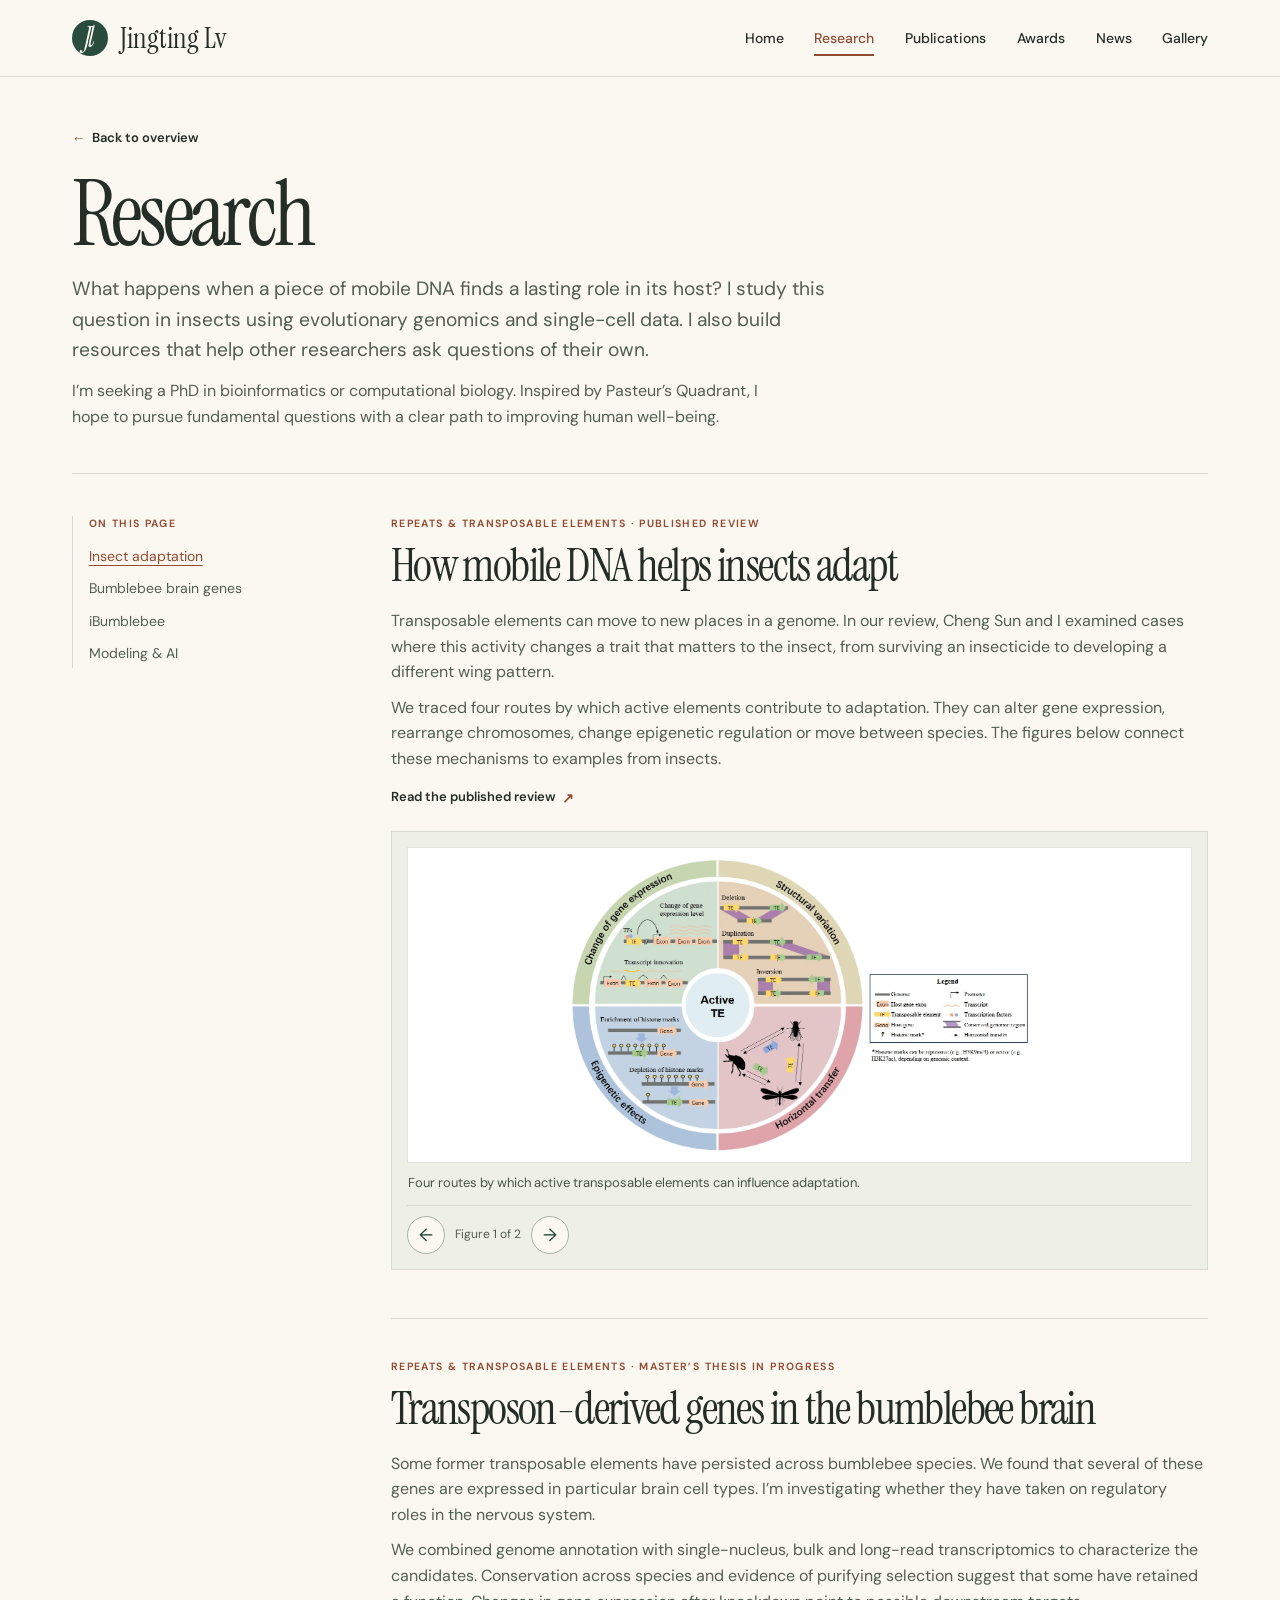
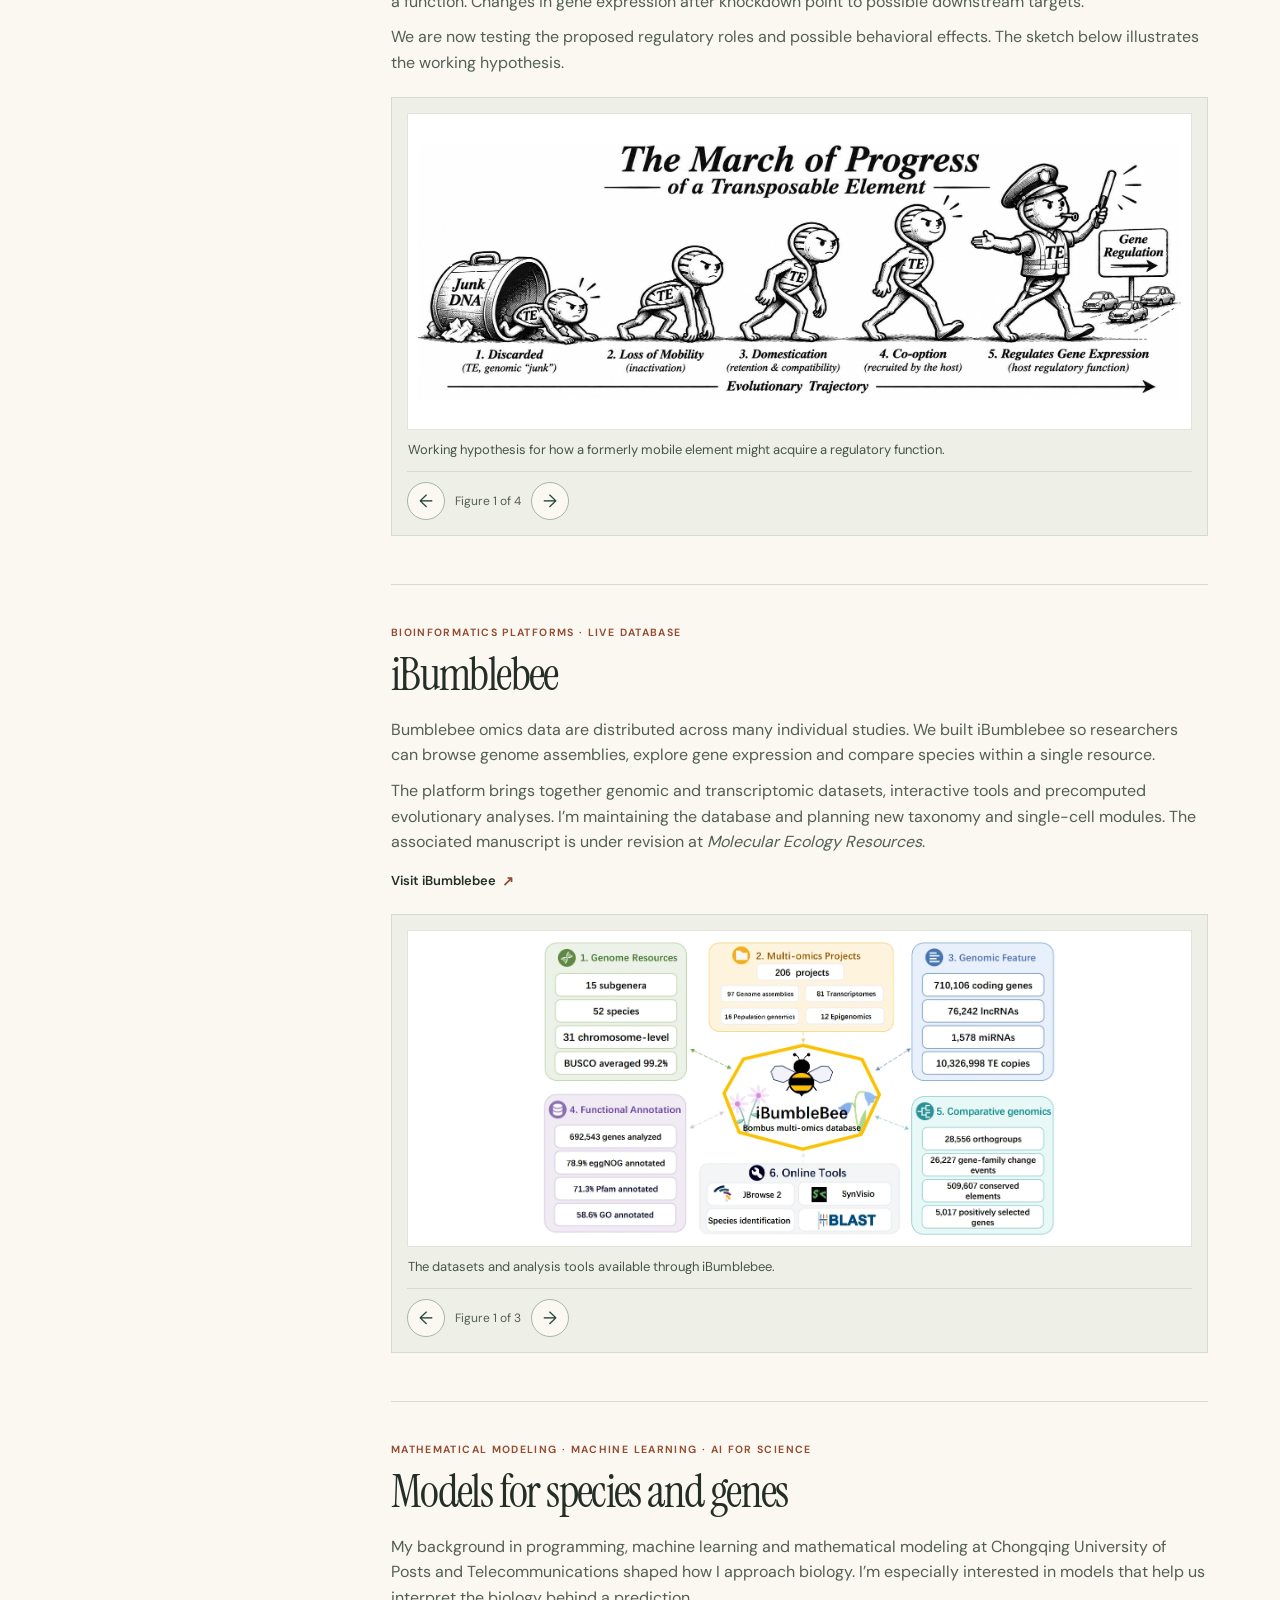
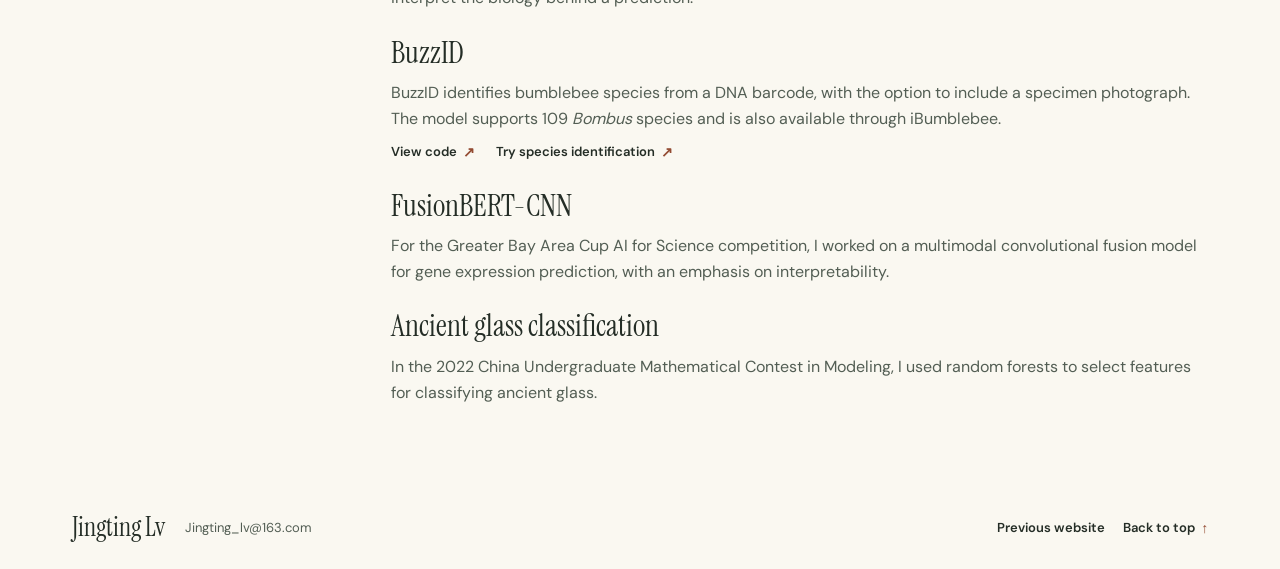
==== research.html @ 0dcce484 "Publish academic portfolio and preserve the previous site under old/" ====
<!doctype html>
<html lang="en">
<head>
  <meta charset="utf-8">
  <meta name="viewport" content="width=device-width, initial-scale=1">
  <meta name="theme-color" content="#faf8f1">
  <meta name="description" content="Jingting Lv’s research on transposable elements, bumblebee multi-omics and scientific machine learning, with figures and project links.">
  <title>Research · Jingting Lv</title>
  <link rel="icon" href="assets/favicon.png">
  <link rel="stylesheet" href="assets/site.css">
  <script src="assets/site.js" defer></script>
</head>
<body id="top">
  <a class="skip" href="#main">Skip to content</a>
  <header class="masthead">
    <div class="wrap header-inner">
      <a class="brand" href="index.html#home"><span class="monogram" aria-hidden="true">Jl</span>Jingting Lv</a>
      <button class="menu-toggle" type="button" aria-expanded="false" aria-controls="primary-nav">Menu <span aria-hidden="true">☰</span></button>
      <nav id="primary-nav" aria-label="Main navigation">
        <a href="index.html#home">Home</a><a href="#top" aria-current="page">Research</a><a href="index.html#publications">Publications</a><a href="index.html#awards">Awards</a><a href="index.html#news">News</a><a href="index.html#gallery">Gallery</a>
      </nav>
    </div>
  </header>

  <main id="main" class="wrap research-main">
    <header class="research-intro">
      <a class="more back" href="index.html#research"><span aria-hidden="true">←</span> Back to overview</a>
      <h1>Research</h1>
      <p>What happens when a piece of mobile DNA finds a lasting role in its host? I study this question in insects using evolutionary genomics and single-cell data. I also build resources that help other researchers ask questions of their own.</p>
      <p class="phd-interest">I’m seeking a PhD in bioinformatics or computational biology. Inspired by Pasteur’s Quadrant, I hope to pursue fundamental questions with a clear path to improving human well-being.</p>
    </header>
    <div class="research-layout">
      <nav class="contents" aria-label="Research projects">
        <p class="kicker">On this page</p>
        <a href="#insect-adaptation">Insect adaptation</a>
        <a href="#bumblebee-brain">Bumblebee brain genes</a>
        <a href="#ibumblebee">iBumblebee</a>
        <a href="#modeling">Modeling &amp; AI</a>
      </nav>
      <div class="research-articles">
        <article class="research-article" id="insect-adaptation">
          <p class="kicker">Repeats &amp; transposable elements · Published review</p>
          <h2>How mobile DNA helps insects adapt</h2>
          <p>Transposable elements can move to new places in a genome. In our review, Cheng Sun and I examined cases where this activity changes a trait that matters to the insect, from surviving an insecticide to developing a different wing pattern.</p>
          <p>We traced four routes by which active elements contribute to adaptation. They can alter gene expression, rearrange chromosomes, change epigenetic regulation or move between species. The figures below connect these mechanisms to examples from insects.</p>
          <a class="more" href="https://doi.org/10.1016/j.cois.2026.101619">Read the published review <span aria-hidden="true">↗</span></a>
          <div class="figure-set" aria-label="Review figures">
              <figure><a href="assets/images/te-mechanisms.webp" data-enlarge><img src="assets/images/te-mechanisms.webp" alt="Diagram of gene expression, structural variation, epigenetic effects and horizontal transfer." loading="lazy"></a><figcaption>Four routes by which active transposable elements can influence adaptation.</figcaption></figure>
              <figure><a href="assets/images/te-traits.webp" data-enlarge><img src="assets/images/te-traits.webp" alt="Six panels show insect traits associated with transposable element activity." loading="lazy"></a><figcaption>Examples include insecticide resistance, wing coloration and tolerance of harsh climates.</figcaption></figure>
          </div>
        </article>

        <article class="research-article" id="bumblebee-brain">
          <p class="kicker">Repeats &amp; transposable elements · Master’s thesis in progress</p>
          <h2>Transposon-derived genes in the bumblebee brain</h2>
          <p>Some former transposable elements have persisted across bumblebee species. We found that several of these genes are expressed in particular brain cell types. I’m investigating whether they have taken on regulatory roles in the nervous system.</p>
          <p>We combined genome annotation with single-nucleus, bulk and long-read transcriptomics to characterize the candidates. Conservation across species and evidence of purifying selection suggest that some have retained a function. Changes in gene expression after knockdown point to possible downstream targets.</p>
          <p>We are now testing the proposed regulatory roles and possible behavioral effects. The sketch below illustrates the working hypothesis.</p>
          <div class="figure-set" aria-label="Thesis figures">
              <figure><a href="assets/images/domestication.webp" data-enlarge><img src="assets/images/domestication.webp" alt="Conceptual illustration of a transposable element losing mobility and taking on a regulatory role." loading="lazy"></a><figcaption>Working hypothesis for how a formerly mobile element might acquire a regulatory function.</figcaption></figure>
              <figure><a href="assets/images/cell-expression.webp" data-enlarge><img src="assets/images/cell-expression.webp" alt="Heatmap comparing average expression across cell types." loading="lazy"></a><figcaption>Average expression of candidate genes across cell types.</figcaption></figure>
              <figure><a href="assets/images/gene-expression.webp" data-enlarge><img src="assets/images/gene-expression.webp" alt="Dot plot showing expression patterns of selected genes in brain cell populations." loading="lazy"></a><figcaption>Expression of selected genes across bumblebee brain cell populations.</figcaption></figure>
              <figure><a href="assets/images/evolution.webp" data-enlarge><img src="assets/images/evolution.webp" alt="Phylogenetic tree with inferred insertion events mapped onto branches." loading="lazy"></a><figcaption>Inferred timing of transposable element insertions across the species tree.</figcaption></figure>
          </div>
        </article>

        <article class="research-article" id="ibumblebee">
          <p class="kicker">Bioinformatics platforms · Live database</p>
          <h2>iBumblebee</h2>
          <p>Bumblebee omics data are distributed across many individual studies. We built iBumblebee so researchers can browse genome assemblies, explore gene expression and compare species within a single resource.</p>
          <p>The platform brings together genomic and transcriptomic datasets, interactive tools and precomputed evolutionary analyses. I’m maintaining the database and planning new taxonomy and single-cell modules. The associated manuscript is under revision at <i>Molecular Ecology Resources</i>.</p>
          <a class="more" href="https://ngdc.cncb.ac.cn/ibumblebee/">Visit iBumblebee <span aria-hidden="true">↗</span></a>
          <div class="figure-set" aria-label="Database figures">
              <figure><a href="assets/images/ibumblebee.webp" data-enlarge><img src="assets/images/ibumblebee.webp" alt="Overview of the genomic resources, omics projects, annotations and analysis tools in iBumblebee." loading="lazy"></a><figcaption>The datasets and analysis tools available through iBumblebee.</figcaption></figure>
              <figure><a href="assets/images/database-browser.webp" data-enlarge><img src="assets/images/database-browser.webp" alt="Examples of the genome browser, annotation results and comparative analyses." loading="lazy"></a><figcaption>Exploring genome annotations and comparative data in iBumblebee.</figcaption></figure>
              <figure><a href="assets/images/database-tools.webp" data-enlarge><img src="assets/images/database-tools.webp" alt="Examples of comparative genomics, species identification and genome comparison tools." loading="lazy"></a><figcaption>Comparative and identification tools available through the database.</figcaption></figure>
          </div>
        </article>

        <article class="research-article" id="modeling">
          <p class="kicker">Mathematical modeling · Machine learning · AI for Science</p>
          <h2>Models for species and genes</h2>
          <p>My background in programming, machine learning and mathematical modeling at Chongqing University of Posts and Telecommunications shaped how I approach biology. I’m especially interested in models that help us interpret the biology behind a prediction.</p>
          <h3>BuzzID</h3><p>BuzzID identifies bumblebee species from a DNA barcode, with the option to include a specimen photograph. The model supports 109 <i>Bombus</i> species and is also available through iBumblebee.</p>
          <div class="article-links"><a class="more" href="https://github.com/jingtinglv/Buzzid">View code <span aria-hidden="true">↗</span></a><a class="more" href="https://ngdc.cncb.ac.cn/ibumblebee/species-identification">Try species identification <span aria-hidden="true">↗</span></a></div>
          <h3>FusionBERT-CNN</h3><p>For the Greater Bay Area Cup AI for Science competition, I worked on a multimodal convolutional fusion model for gene expression prediction, with an emphasis on interpretability.</p>
          <h3>Ancient glass classification</h3><p>In the 2022 China Undergraduate Mathematical Contest in Modeling, I used random forests to select features for classifying ancient glass.</p>
        </article>
      </div>
    </div>
  </main>
  <footer><div class="wrap footer-inner"><div><strong>Jingting Lv</strong><a href="mailto:Jingting_lv@163.com">Jingting_lv@163.com</a></div><nav class="footer-links" aria-label="Footer"><a class="more" href="old/index.html">Previous website</a><a class="more" href="#top">Back to top <span aria-hidden="true">↑</span></a></nav></div></footer>
</body>
</html>
---- assets/site.css ----
@font-face {
  font-family: "Instrument Serif"; src: url("fonts/instrument-serif.woff2") format("woff2");
  font-weight: 400; font-style: normal; font-display: swap;
}
@font-face {
  font-family: "Instrument Serif"; src: url("fonts/instrument-serif-italic.woff2") format("woff2");
  font-weight: 400; font-style: italic; font-display: swap;
}
@font-face {
  font-family: "DM Sans"; src: url("fonts/dm-sans.woff2") format("woff2");
  font-weight: 100 1000; font-style: normal; font-display: swap;
}
:root {
  --paper: #faf8f1; --ink: #242d26; --muted: #535e54; --rule: #d9dacf;
  --pine: #294c3e; --rust: #934b32; --pale: #eeefe6;
  --serif: "Instrument Serif", Georgia, serif; --sans: "DM Sans", Arial, sans-serif;
  --gutter: clamp(22px, 5.6vw, 86px); --header: 76px;
}
* { box-sizing: border-box; }
html { scroll-padding-top: calc(var(--header) + 20px); }
body { margin: 0; color: var(--ink); background: var(--paper); font: 400 16px/1.6 var(--sans); }
button { font: inherit; }
a { color: inherit; text-decoration: none; }
a:hover { color: var(--rust); }
a:focus-visible, button:focus-visible { outline: 3px solid #aa623f; outline-offset: 4px; }
img { display: block; max-width: 100%; }
figure, p, ul, h1, h2, h3 { margin: 0; }
h1, h2, h3 { font-weight: 400; }
h1, h2, .project-card h3, .publication h3, .research-article h3 { font-family: var(--serif); }
h2 { font-size: clamp(42px, 4.2vw, 64px); line-height: 1.04; letter-spacing: -.035em; }
.wrap { width: min(1200px, calc(100% - 2 * var(--gutter))); margin-inline: auto; }
.skip { position: fixed; left: 15px; top: -90px; z-index: 30; padding: 10px 18px; background: white; }
.skip:focus { top: 8px; }
.masthead { position: sticky; z-index: 10; top: 0; border-bottom: 1px solid var(--rule); background: var(--paper); }
.header-inner { min-height: var(--header); display: flex; justify-content: space-between; align-items: center; gap: 18px; }
.brand { display: inline-flex; align-items: center; gap: 12px; font: 400 29px/1 var(--serif); white-space: nowrap; }
.monogram {
  width: 36px; height: 36px; display: inline-grid; place-content: center; padding-right: 3px;
  border-radius: 50%; background: var(--pine); color: var(--paper); font: italic 28px/.95 var(--serif); letter-spacing: -.11em;
}
#primary-nav { display: flex; align-items: center; gap: clamp(18px, 2.4vw, 36px); }
#primary-nav a { position: relative; font-size: 14px; font-weight: 500; line-height: 1.5; padding: 9px 0; }
#primary-nav a[aria-current] { color: var(--rust); }
#primary-nav a[aria-current]::after { content:""; position:absolute; height:2px; bottom:2px; left:0; right:0; background: currentColor; }
.menu-toggle { display: none; }
.hero {
  display: grid; grid-template-columns: minmax(0,1.2fr) minmax(0,1fr); align-items: center;
  gap: clamp(48px, 7vw, 114px); padding-block: clamp(54px,5.4vw,82px) clamp(58px,5.3vw,84px);
}
.availability { display: inline-flex; align-items: center; gap: 10px; font-size: 12px; font-weight: 650; line-height: 1.4; color: #405f47; }
.status-dot { width: 8px; height: 8px; border-radius: 50%; background: #587854; box-shadow: 0 0 0 4px #e5eadc; margin-left: 4px; }
.hero h1 { margin: 22px 0 20px; font-size: clamp(72px, 7.6vw, 116px); line-height: .92; letter-spacing: -.045em; }
.greeting { display: block; font-size: .47em; line-height: 1.12; letter-spacing: -.026em; margin-bottom: 6px; }
.hero h1 em { font-weight: 400; color: var(--rust); }
.intro { max-width: 53ch; font-size: clamp(16px, 1.21vw, 18px); line-height: 1.66; color: #465049; }
.intro strong { color: var(--ink); font-weight: 650; }
.interests { display: flex; flex-wrap: wrap; gap: 6px; max-width: 530px; margin: 19px 0 25px; list-style: none; padding: 0; }
.interests li { border: 1px solid #d8dbce; background: #f1f2e9; color: #445348; padding: 3px 10px; border-radius: 99px; font-size: 11.5px; line-height: 1.5; font-weight: 500; }
.profile-links, .article-links { display: flex; align-items: center; flex-wrap: wrap; gap: 12px 21px; }
.button { background: var(--pine); color: white; display: inline-flex; gap: 9px; align-items: center; padding: 11px 18px; border-radius: 5px; font-size: 13px; font-weight: 600; }
.button:hover { background: #183d30; color: white; }
.envelope { width: 15px; height: 11px; border: 1.3px solid currentColor; border-radius: 2px; position: relative; overflow: hidden; }
.envelope::before { content: ""; position: absolute; width: 9px; height: 9px; top: -6px; left: 1.4px; border-right: 1px solid; border-bottom: 1px solid; transform: rotate(45deg); }
.link, .more { display: inline-flex; align-items: center; gap: 6px; font-size: 13px; font-weight: 600; }
.link { padding: 7px 0; }
.link span, .more span { font-family: Arial, sans-serif; color: var(--rust); font-size: 1.08em; }
.more:hover, .link:hover { text-decoration: underline; text-underline-offset: 4px; }
.portrait-board { position: relative; isolation: isolate; width: 100%; padding: 28px 25px 27px 11px; }
.portrait-board::before {
  content: ""; position: absolute; z-index: -1; inset: 15px 1px 12px 9px; transform: rotate(2.8deg);
  border: 1px solid #c5c9b7; background-color: #e4e8d9;
  background-image: linear-gradient(#b8c5b566 1px, transparent 1px), linear-gradient(90deg,#b8c5b566 1px,transparent 1px); background-size: 15px 15px;
}
.portrait-print {
  position: relative; padding: 10px 10px 0; background: #fffef8; transform: rotate(-3deg);
  border: 1px solid #e3dfd2; box-shadow: 0 6px 14px -7px #3c392b66;
}
.portrait-print::before {
  content: ""; position: absolute; z-index: 1; width: 82px; height: 24px; top: -10px; left: calc(50% - 41px);
  transform: rotate(3.2deg); background: #dacba3cc; box-shadow: inset 0 1px 1px #fff6;
  clip-path: polygon(0 5%,98% 0,100% 14%,97% 28%,100% 43%,97% 56%,100% 73%,98% 87%,100% 98%,1% 100%,2% 83%,0 68%,2% 54%,0 40%,2% 26%);
}
.portrait-print img { width: 100%; height: auto; aspect-ratio: 1.16; object-fit: cover; object-position: 50% 51%; }
.portrait-print figcaption { display: flex; align-items: baseline; justify-content: space-between; gap: 10px; padding: 12px 7px 14px; font: italic 25px/1 var(--serif); }
.photo-place { font: 500 10.5px/1 var(--sans); text-transform: uppercase; letter-spacing: .12em; color: var(--muted); }
.now-band { background: var(--pine); color: #faf8ed; }
.now-inner { display: grid; grid-template-columns: 1.03fr 1.65fr 1fr 1fr; gap: 25px; padding-block: 32px 34px; }
.now-heading h2 { font-size: clamp(39px, 3.2vw, 50px); font-style: italic; letter-spacing: -.02em; }
.now-heading p { font-size: 12px; color: #c7d4bd; margin-top: 8px; }
.now-note { border-left: 1px solid #adc0a84a; padding: 2px 0 1px 23px; }
.now-note h3, .kicker, .news-entry time { font: 650 10.5px/1.5 var(--sans); text-transform: uppercase; letter-spacing: .13em; }
.now-note h3 { color: #d6dfb8; margin-bottom: 8px; }
.now-note p { color: #f1f3e7; font-size: 13.5px; line-height: 1.6; }
.now-note a { color: inherit; text-decoration: underline; text-underline-offset: 3px; }
.section, .paper-layout { padding-block: clamp(58px, 6.1vw, 92px); }
.section-head { display: flex; align-items: baseline; justify-content: space-between; flex-wrap: wrap; gap: 14px; margin-bottom: 30px; }
.project-grid { display: grid; grid-template-columns: repeat(3, minmax(0,1fr)); gap: clamp(18px,2.5vw,37px); }
.project-image { display: grid; place-items: center; border: 1px solid #d4d8c9; overflow: hidden; padding: 7.5%; aspect-ratio: 1.83; }
.project-image img { width: 100%; height: 100%; min-height: 0; object-fit: contain; mix-blend-mode: multiply; }
.project-image:hover { border-color: #839b87; }
.sage { background: #e6ebde; } .sand { background: #f3e9d6; } .blue { background: #e3ece8; }
.kicker { color: var(--rust); }
.project-card .kicker { margin: 20px 0 8px; }
.project-card h3 { font-size: clamp(29px,2.6vw,38px); line-height: 1.04; letter-spacing: -.025em; }
.project-card h3 a:hover, .publication h3 a:hover { text-decoration: underline; text-decoration-thickness: 1px; text-underline-offset: 4px; }
.project-card > p:last-child { color: var(--muted); font-size: 14px; margin-top: 11px; }
.project-extra { display: flex; align-items: center; justify-content: space-between; margin-top: 30px; border-top: 1px solid var(--rule); border-bottom: 1px solid var(--rule); padding: 13px 0; color: var(--pine); font-size: 14px; font-weight: 600; }
.project-extra span:last-child { font-size: 19px; color: var(--rust); }
.paper-band, .gallery-band { background: var(--pale); border-block: 1px solid var(--rule); }
.paper-layout, .split-section { display: grid; grid-template-columns: minmax(210px,.72fr) minmax(0,1.65fr); gap: clamp(32px,6vw,96px); }
.side-heading .more { margin-top: 20px; }
.publication + .publication { margin-top: 25px; padding-top: 24px; border-top: 1px solid #cbd2c1; }
.publication h3 { margin-block: 8px 10px; font-size: clamp(28px,2.8vw,41px); line-height: 1.1; letter-spacing: -.02em; }
.publication p:not(.kicker) { margin-top: 4px; font-size: 14px; color: var(--muted); }
.publication .more, .news-entry .more { margin-top: 12px; }
.award-list { list-style: none; padding: 0; }
.award-list li { display: grid; grid-template-columns: 88px 1fr; gap: 12px; padding: 15px 0; border-bottom: 1px solid var(--rule); }
.award-list li:first-child { padding-top: 0; } .award-list li:last-child { padding-bottom: 0; border: none; }
.award-list li > span { font-size: 12px; font-weight: 650; color: var(--rust); padding-top: 3px; }
.award-list h3 { font: 600 16px/1.45 var(--sans); }
.award-list p { margin-top: 2px; color: var(--muted); font-size: 13px; }
.ruled { border-top: 1px solid var(--rule); }
.news-entry time { color: var(--rust); }
.news-entry p { margin-top: 8px; max-width: 70ch; }
.gallery-grid { display: grid; grid-template-columns: 1fr 1.45fr; gap: clamp(17px,2.5vw,36px); }
.gallery-grid figure { display: flex; flex-direction: column; }
.gallery-grid a { height: clamp(200px, 22vw, 317px); border: 1px solid #d3d7c8; overflow: hidden; display: grid; place-items: center; }
.gallery-grid a img { width: 100%; height: 100%; min-height: 0; }
.gallery-photo img { object-fit: cover; object-position: 50% 42%; }
.gallery-illustration { padding: 18px; background: #faf8f0; }
.gallery-illustration img { object-fit: contain; mix-blend-mode: multiply; }
.gallery-grid figcaption { padding-top: 10px; font: italic 24px/1.2 var(--serif); }
[data-enlarge] { cursor: zoom-in; }
footer { background: var(--paper); }
.footer-inner { display: flex; justify-content: space-between; gap: 18px; align-items: center; padding-block: 26px; }
.footer-inner > div { display: flex; align-items: center; gap: 20px; }
.footer-links { display: flex; align-items: center; flex-wrap: wrap; justify-content: flex-end; gap: 5px 18px; }
.footer-inner strong { font: 26px/1.15 var(--serif); }
.footer-inner > div a { color: var(--muted); font-size: 13px; }
.footer-inner > div a:hover { text-decoration: underline; }

/* Research articles and their progressively enhanced figure galleries. */
.research-intro { max-width: 790px; padding-block: 48px 44px; }
.research-intro h1 { font-size: clamp(64px,7vw,105px); line-height: 1.02; font-weight: 400; letter-spacing: -.048em; margin-block: 18px 14px; }
.research-intro > p { color: var(--muted); font-size: clamp(16px,1.5vw,20px); max-width: 66ch; }
.research-intro > .phd-interest { margin-top: 12px; font-size: 16px; }
.research-layout { border-top: 1px solid var(--rule); display: grid; grid-template-columns: .64fr 2fr; gap: clamp(26px,4.5vw,80px); padding-block: 42px 72px; }
.contents { position: sticky; top: calc(var(--header) + 28px); align-self: start; display: grid; gap: 4px; border-left: 1px solid var(--rule); padding-left: 16px; }
.contents .kicker { margin-bottom: 6px; }
.contents a { font-size: 14px; color: var(--muted); width: fit-content; padding: 3px 0; }
.contents a[aria-current], .contents a:hover { color: var(--rust); text-decoration: underline; text-underline-offset: 4px; }
.research-article h2 { font-size: clamp(39px,3.6vw,56px); margin: 10px 0 18px; }
.research-article h3 { font-size: 30px; line-height: 1.15; margin-top: 25px; }
.research-article > p:not(.kicker) { color: var(--muted); margin-block: 10px; max-width: 74ch; }
.research-article > .more, .article-links { margin-top: 5px; }
.research-article + .research-article { border-top: 1px solid var(--rule); margin-top: 48px; padding-top: 40px; }
.figure-set { margin-top: 22px; padding: 15px; background: #eeefe6; border: 1px solid var(--rule); }
.figure-set figure + figure { margin-top: 16px; }
.figure-set.enhanced figure { margin: 0; }
.figure-set figure > a { display: grid; place-items: center; padding: 10px; background: #fff; border: 1px solid #e2e4da; }
.figure-set img { width: 100%; height: clamp(200px,23vw,330px); object-fit: contain; }
.figure-set figcaption { margin: 10px 1px 0; color: #475449; font-size: 13px; line-height: 1.5; }
.carousel-controls { display: flex; align-items: center; gap: 10px; border-top: 1px solid var(--rule); margin-top: 12px; padding-top: 10px; }
.carousel-controls button, .lightbox button { cursor: pointer; border: 1px solid #a8b6a6; background: var(--paper); color: var(--pine); border-radius: 50%; width: 38px; height: 38px; font: 18px/1 var(--sans); }
.carousel-controls button:hover, .lightbox button:hover { background: #dde4d8; }
.slide-count { color: var(--muted); font-size: 12px; font-variant-numeric: tabular-nums; }
.lightbox { width: fit-content; max-width: 94vw; max-height: 92vh; padding: 15px; color: var(--ink); background: var(--paper); border-radius: 7px; border: 1px solid var(--rule); box-shadow: 0 12px 60px #162b2670; }
.lightbox::backdrop { background: #18291fe6; }
.lightbox img { max-width: min(85vw,1250px); max-height: 71vh; object-fit: contain; margin: auto; }
.lightbox-bar { display: flex; justify-content: space-between; align-items: center; gap: 18px; margin-top: 12px; }
.lightbox-bar p { font-size: 14px; }
.lightbox button { flex: none; }
body:has(.lightbox[open]) { overflow: hidden; }
[hidden] { display: none !important; }

@media (max-width: 960px) {
  .hero { gap: 38px; grid-template-columns: 1.15fr 1fr; }
  .portrait-board { padding: 18px 13px 18px 4px; }
  .now-inner { gap: 17px; grid-template-columns: .85fr 1.45fr 1fr 1fr; }
  .now-note { padding-left: 16px; }
}
@media (max-width: 760px) {
  :root { --header: 64px; }
  .brand { font-size: 25px; gap: 8px; }
  .monogram { width: 32px; height: 32px; font-size: 25px; }
  .header-inner { flex-wrap: wrap; gap: 0; }
  #primary-nav { flex: 1 0 100%; flex-wrap: wrap; gap: 2px 20px; margin-bottom: 10px; }
  .header-inner > .brand { min-height: var(--header); }
  .menu-ready .menu-toggle { display: inline-flex; align-items: center; gap: 8px; padding: 8px 13px; color: var(--ink); background: transparent; border: 1px solid var(--rule); border-radius: 4px; cursor:pointer; font-size: 13px; }
  .menu-ready .menu-toggle[aria-expanded="false"] + #primary-nav { display:none; }
  .hero { grid-template-columns: 1fr; gap: 25px; padding-block: 42px 40px; }
  .hero h1 { font-size: clamp(71px,12vw,93px); margin: 18px 0; }
  .hero-copy { max-width: 610px; }
  .hero .intro { max-width: 60ch; }
  .portrait-board { justify-self: center; width: min(86%, 420px); }
  .portrait-print img { aspect-ratio: 1.38; }
  .interests { margin: 15px 0 18px; }
  .now-inner { grid-template-columns: 1fr 1.35fr; row-gap: 24px; padding-block: 27px; }
  .now-note:nth-child(3) { border: 0; padding-left: 0; }
  .project-grid { grid-template-columns: 1fr; gap: 23px; }
  .project-card { display: grid; grid-template-columns: minmax(116px,.75fr) minmax(0,1.3fr); gap: 0 20px; align-content: start; }
  .project-image { grid-row: 1 / span 3; align-self: start; aspect-ratio: 1.5; }
  .project-card .kicker { margin: 1px 0 4px; }
  .project-card h3 { font-size: 30px; }
  .project-card > p:last-child { margin-top: 5px; }
  .paper-layout, .split-section { grid-template-columns: 1fr; gap: 25px; }
  .side-heading .more { margin-top: 10px; }
  .research-layout { grid-template-columns: 1fr; gap: 24px; padding-top: 20px; }
  .contents { position: static; display: flex; align-items: baseline; flex-wrap: wrap; gap: 4px 15px; border-left: 0; border-bottom: 1px solid var(--rule); padding: 0 0 18px; }
  .contents .kicker { width: 100%; }
  .research-intro { padding-block: 32px; }
}
@media (max-width: 480px) {
  .intro { font-size: 16px; }
  .profile-links { gap: 6px 12px; }
  .profile-links .link { font-size: 12px; }
  .button { padding: 10px 12px; }
  .portrait-board { width: 89%; }
  .portrait-print figcaption { font-size: 21px; padding: 9px 3px 10px; }
  .photo-place { font-size: 9px; }
  .now-inner { grid-template-columns: 1fr; row-gap: 16px; }
  .now-heading { display: flex; align-items: baseline; justify-content: space-between; gap: 12px; }
  .now-note, .now-note:nth-child(3) { padding: 13px 0 0; border: 0; border-top: 1px solid #adc0a84a; }
  .now-note h3 { margin-bottom: 3px; }
  .project-card { display: block; }
  .project-image { aspect-ratio: 1.95; }
  .project-card .kicker { margin-top: 13px; }
  .gallery-grid { grid-template-columns: 1fr; gap: 23px; }
  .gallery-grid a { height: 210px; }
  .gallery-grid a.gallery-illustration { height: auto; aspect-ratio: 1.75; }
  .footer-inner > div { flex-direction: column; align-items: start; gap: 3px; }
  .award-list li { grid-template-columns: 69px minmax(0,1fr); gap: 8px; }
  .figure-set { padding: 9px; }
}
@media print {
  .masthead, .skip, .menu-toggle, .carousel-controls, .contents, .back, .lightbox, .footer-inner > .more { display: none !important; }
  body { background: white; }
  .wrap { width: 100%; }
  .research-layout { display: block; }
  .figure-set figure[hidden] { display: block !important; }
  .project-card, figure, .publication, .award-list li { break-inside: avoid; }
}
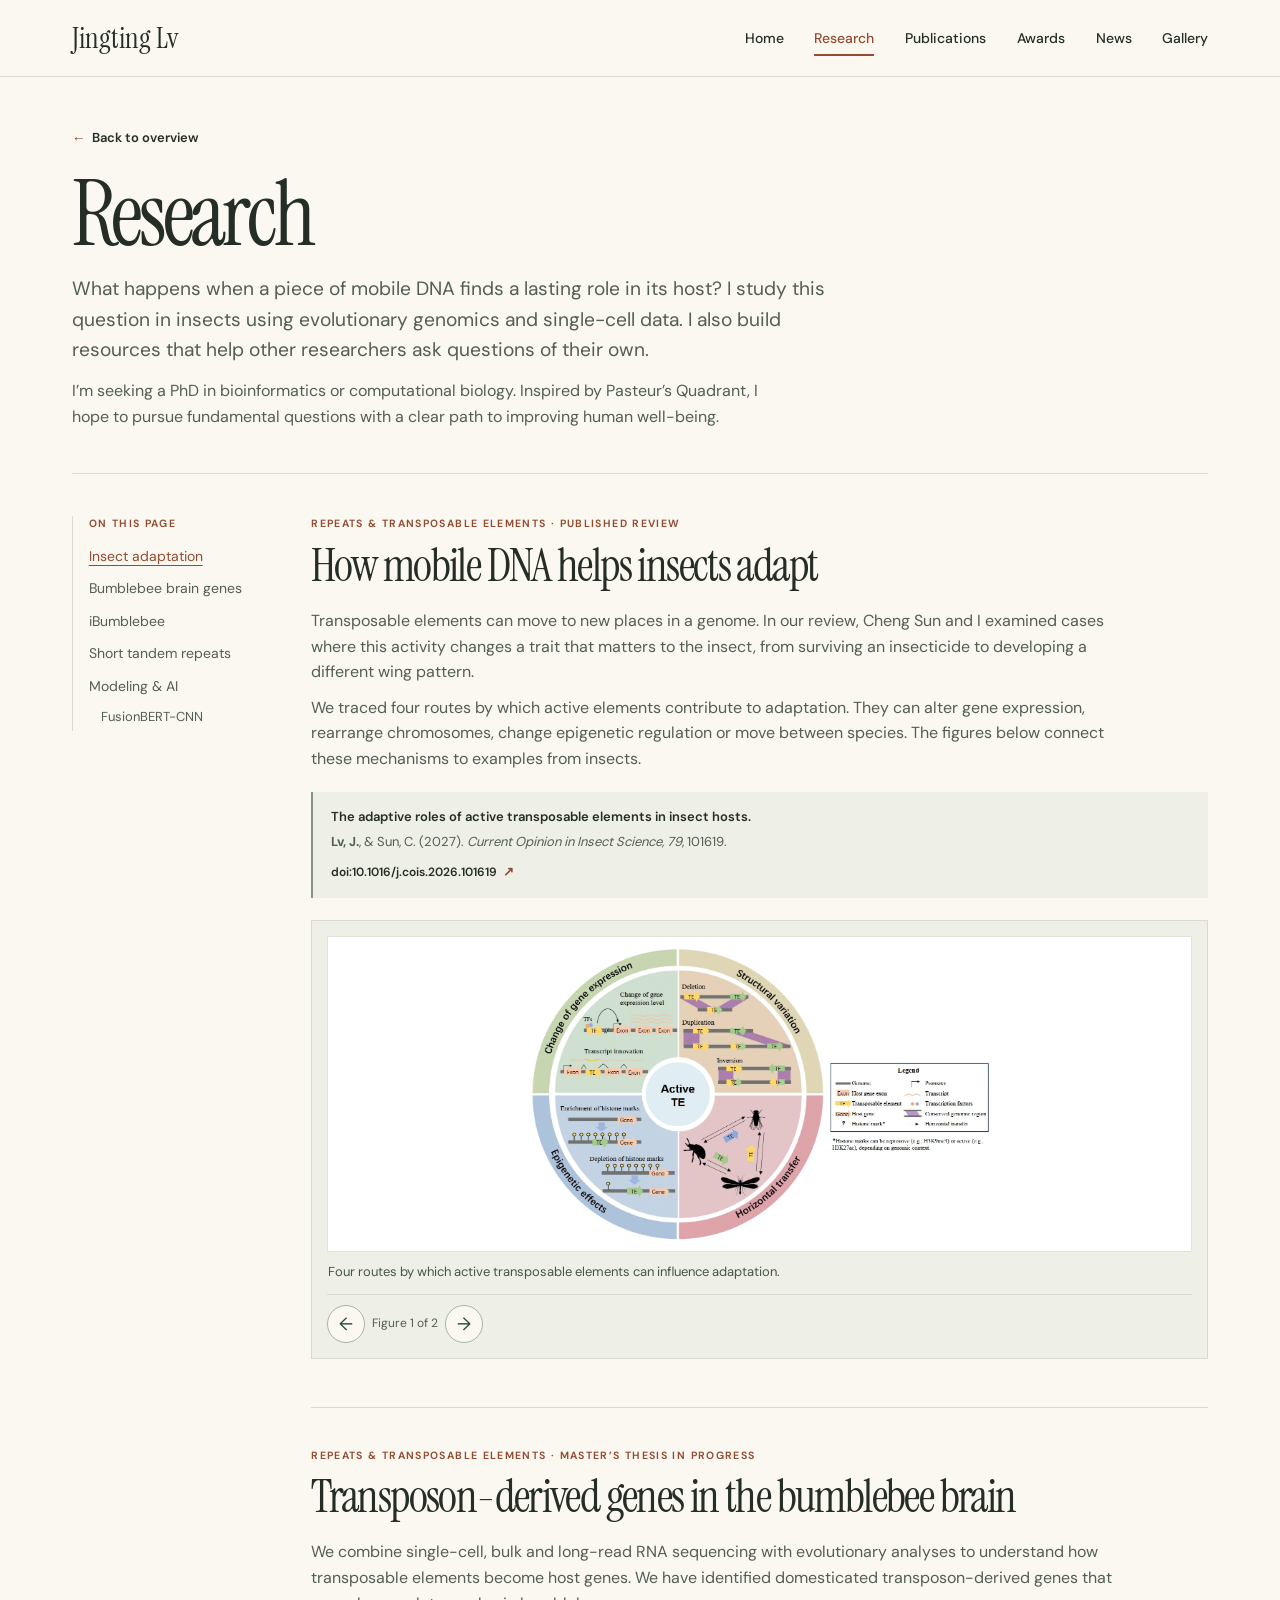
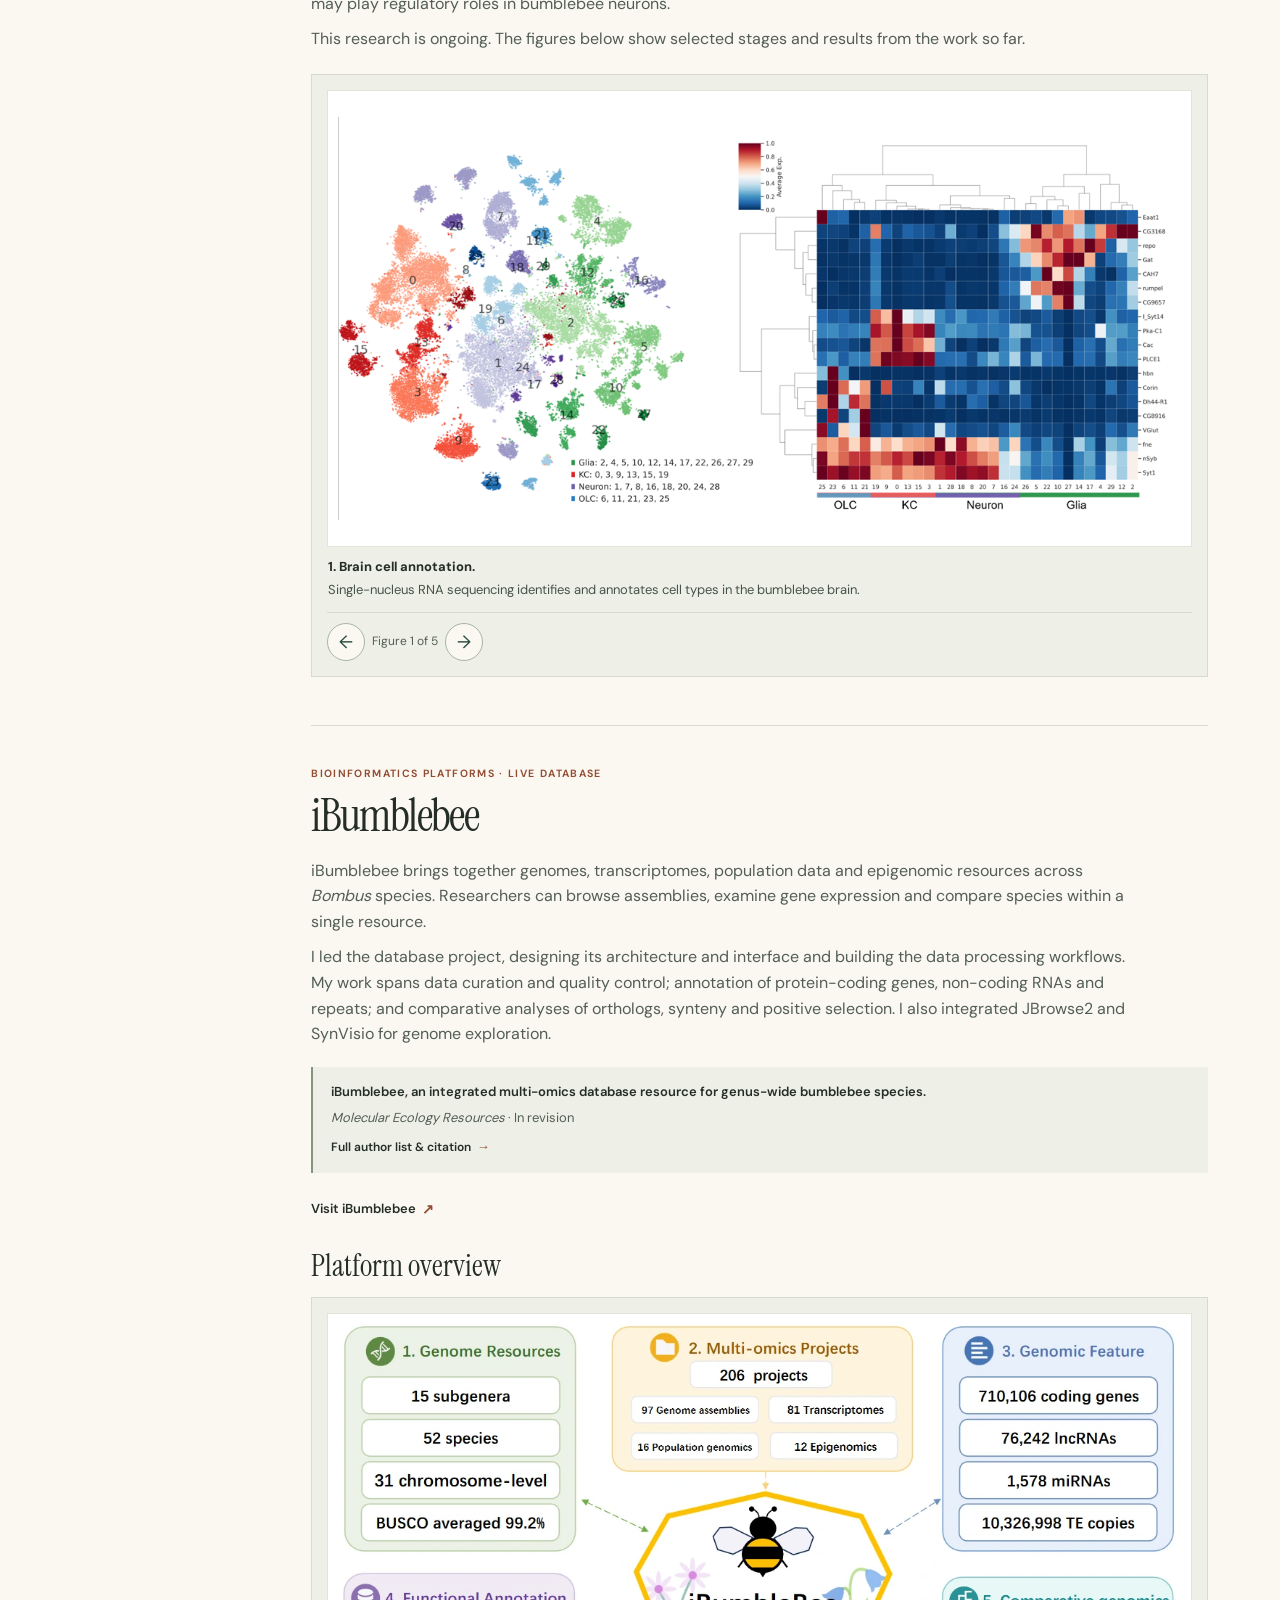
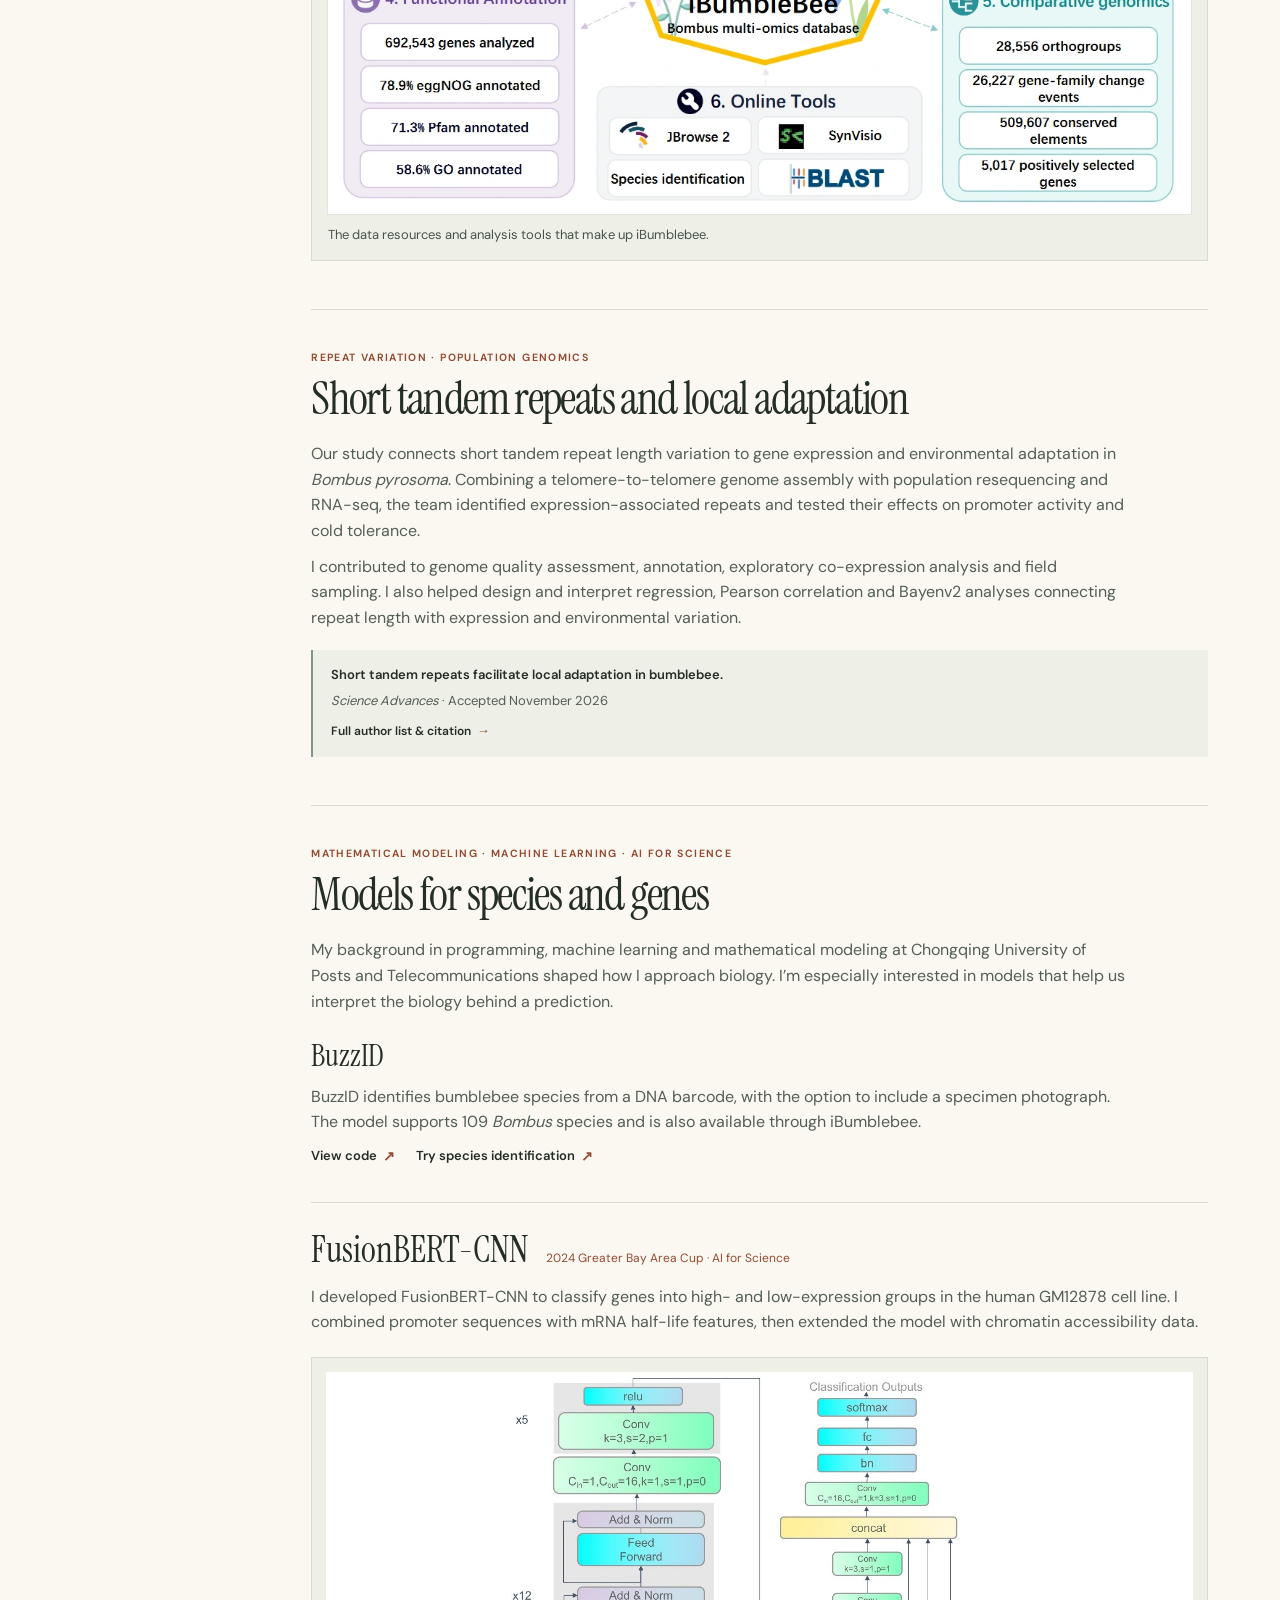
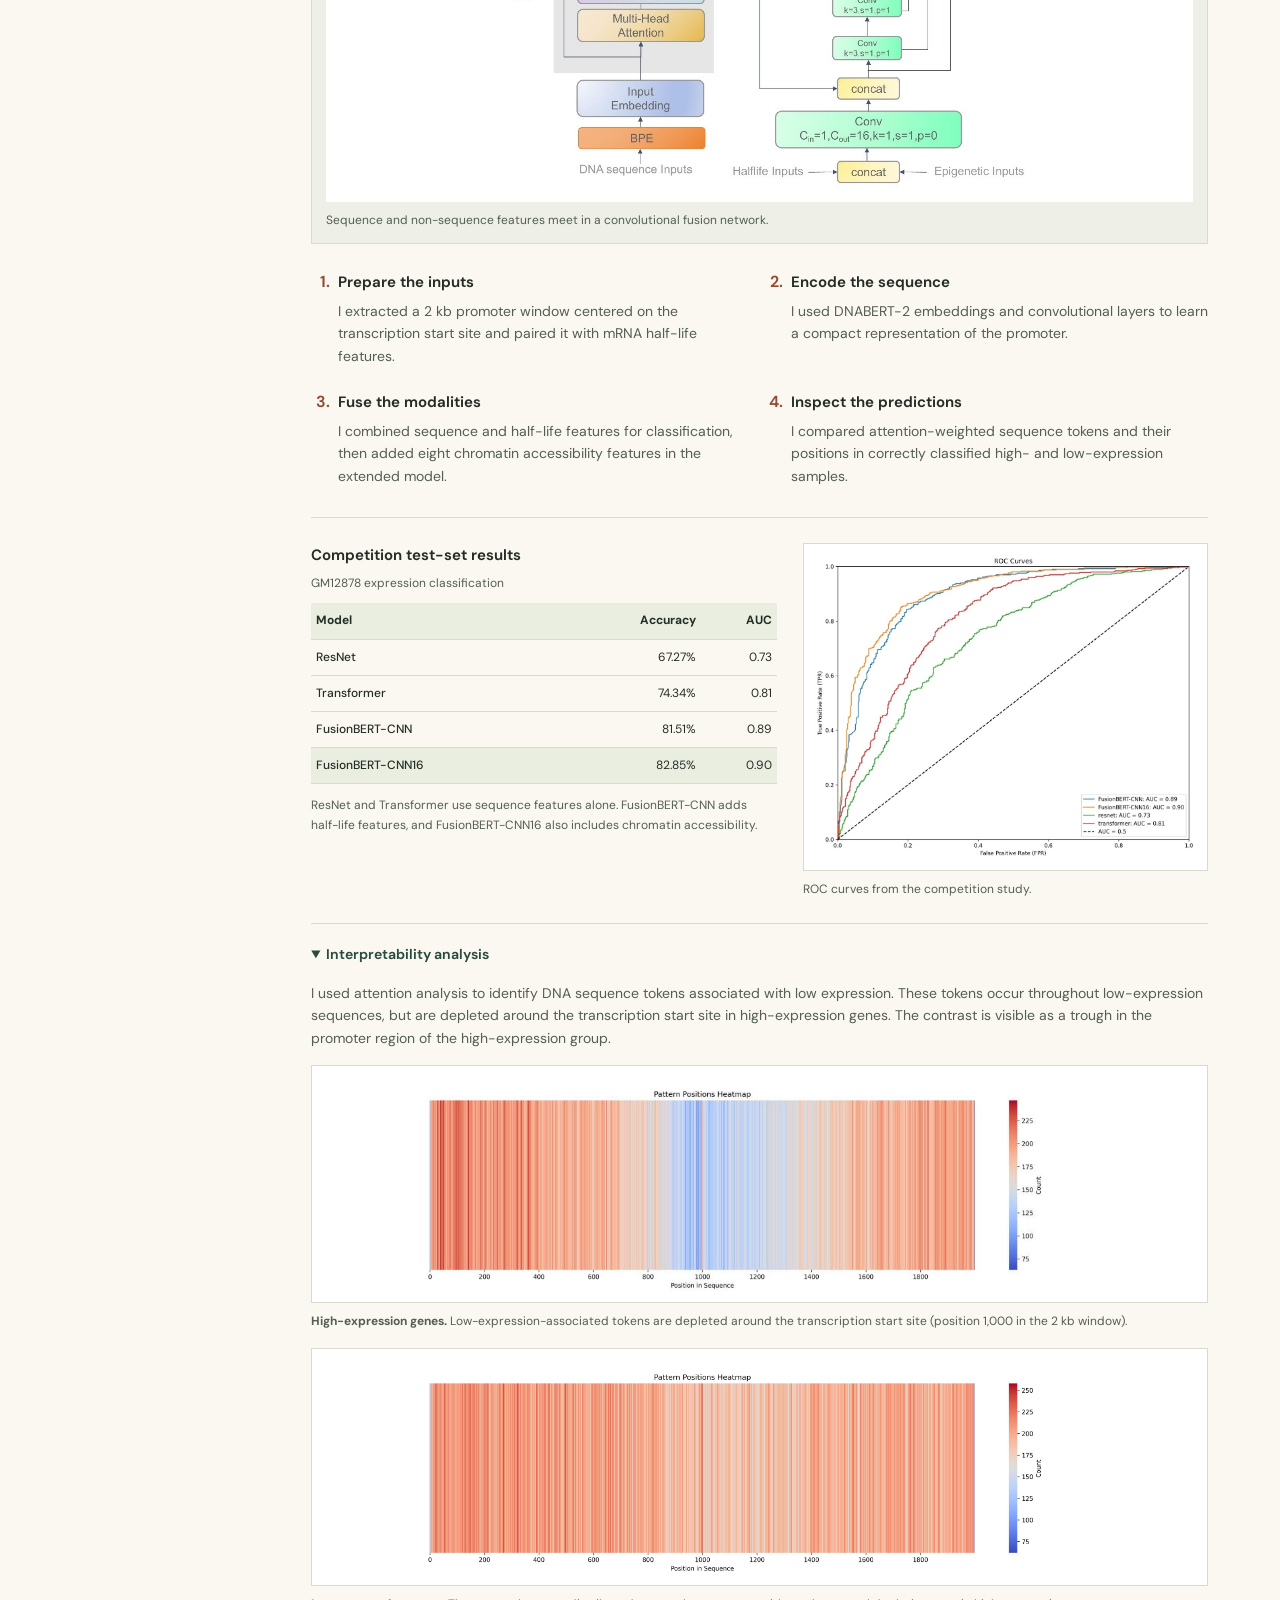
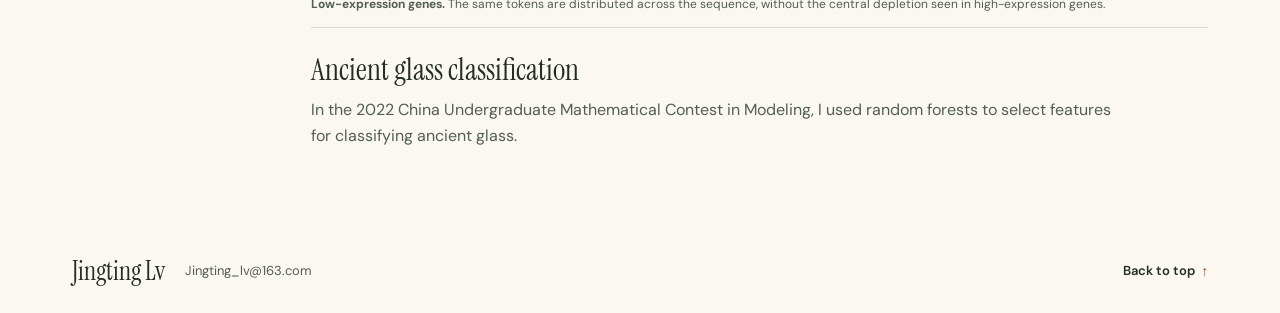
==== commit fecd1914: "Update research portfolio and preserve previous site versions" ====
--- a/research.html
+++ b/research.html
@@ -6,7 +6,6 @@
   <meta name="theme-color" content="#faf8f1">
   <meta name="description" content="Jingting Lv’s research on transposable elements, bumblebee multi-omics and scientific machine learning, with figures and project links.">
   <title>Research · Jingting Lv</title>
-  <link rel="icon" href="assets/favicon.png">
   <link rel="stylesheet" href="assets/site.css">
   <script src="assets/site.js" defer></script>
 </head>
@@ -14,7 +13,7 @@
   <a class="skip" href="#main">Skip to content</a>
   <header class="masthead">
     <div class="wrap header-inner">
-      <a class="brand" href="index.html#home"><span class="monogram" aria-hidden="true">Jl</span>Jingting Lv</a>
+      <a class="brand" href="index.html#home">Jingting Lv</a>
       <button class="menu-toggle" type="button" aria-expanded="false" aria-controls="primary-nav">Menu <span aria-hidden="true">☰</span></button>
       <nav id="primary-nav" aria-label="Main navigation">
         <a href="index.html#home">Home</a><a href="#top" aria-current="page">Research</a><a href="index.html#publications">Publications</a><a href="index.html#awards">Awards</a><a href="index.html#news">News</a><a href="index.html#gallery">Gallery</a>
@@ -35,7 +34,9 @@
         <a href="#insect-adaptation">Insect adaptation</a>
         <a href="#bumblebee-brain">Bumblebee brain genes</a>
         <a href="#ibumblebee">iBumblebee</a>
+        <a href="#short-tandem-repeats">Short tandem repeats</a>
         <a href="#modeling">Modeling &amp; AI</a>
+        <a href="#fusionbert" class="contents-sub">FusionBERT-CNN</a>
       </nav>
       <div class="research-articles">
         <article class="research-article" id="insect-adaptation">
@@ -43,38 +44,48 @@
           <h2>How mobile DNA helps insects adapt</h2>
           <p>Transposable elements can move to new places in a genome. In our review, Cheng Sun and I examined cases where this activity changes a trait that matters to the insect, from surviving an insecticide to developing a different wing pattern.</p>
           <p>We traced four routes by which active elements contribute to adaptation. They can alter gene expression, rearrange chromosomes, change epigenetic regulation or move between species. The figures below connect these mechanisms to examples from insects.</p>
-          <a class="more" href="https://doi.org/10.1016/j.cois.2026.101619">Read the published review <span aria-hidden="true">↗</span></a>
+          <aside class="article-paper" aria-label="Related publication"><p>The adaptive roles of active transposable elements in insect hosts.</p><p><strong>Lv, J.</strong>, &amp; Sun, C. (2027). <i>Current Opinion in Insect Science, 79</i>, 101619.</p><a class="more" href="https://doi.org/10.1016/j.cois.2026.101619">doi:10.1016/j.cois.2026.101619 <span aria-hidden="true">↗</span></a></aside>
           <div class="figure-set" aria-label="Review figures">
-              <figure><a href="assets/images/te-mechanisms.webp" data-enlarge><img src="assets/images/te-mechanisms.webp" alt="Diagram of gene expression, structural variation, epigenetic effects and horizontal transfer." loading="lazy"></a><figcaption>Four routes by which active transposable elements can influence adaptation.</figcaption></figure>
-              <figure><a href="assets/images/te-traits.webp" data-enlarge><img src="assets/images/te-traits.webp" alt="Six panels show insect traits associated with transposable element activity." loading="lazy"></a><figcaption>Examples include insecticide resistance, wing coloration and tolerance of harsh climates.</figcaption></figure>
+              <figure><a href="assets/images/te-mechanisms.webp" data-enlarge><img src="assets/images/te-mechanisms.webp" alt="Diagram of gene expression, structural variation, epigenetic effects and horizontal transfer." loading="lazy" width="1290" height="823"></a><figcaption>Four routes by which active transposable elements can influence adaptation.</figcaption></figure>
+              <figure><a href="assets/images/te-traits.webp" data-enlarge><img src="assets/images/te-traits.webp" alt="Six panels show insect traits associated with transposable element activity." loading="lazy" width="1391" height="685"></a><figcaption>Examples include insecticide resistance, wing coloration and tolerance of harsh climates.</figcaption></figure>
           </div>
         </article>
 
         <article class="research-article" id="bumblebee-brain">
           <p class="kicker">Repeats &amp; transposable elements · Master’s thesis in progress</p>
           <h2>Transposon-derived genes in the bumblebee brain</h2>
-          <p>Some former transposable elements have persisted across bumblebee species. We found that several of these genes are expressed in particular brain cell types. I’m investigating whether they have taken on regulatory roles in the nervous system.</p>
-          <p>We combined genome annotation with single-nucleus, bulk and long-read transcriptomics to characterize the candidates. Conservation across species and evidence of purifying selection suggest that some have retained a function. Changes in gene expression after knockdown point to possible downstream targets.</p>
-          <p>We are now testing the proposed regulatory roles and possible behavioral effects. The sketch below illustrates the working hypothesis.</p>
-          <div class="figure-set" aria-label="Thesis figures">
-              <figure><a href="assets/images/domestication.webp" data-enlarge><img src="assets/images/domestication.webp" alt="Conceptual illustration of a transposable element losing mobility and taking on a regulatory role." loading="lazy"></a><figcaption>Working hypothesis for how a formerly mobile element might acquire a regulatory function.</figcaption></figure>
-              <figure><a href="assets/images/cell-expression.webp" data-enlarge><img src="assets/images/cell-expression.webp" alt="Heatmap comparing average expression across cell types." loading="lazy"></a><figcaption>Average expression of candidate genes across cell types.</figcaption></figure>
-              <figure><a href="assets/images/gene-expression.webp" data-enlarge><img src="assets/images/gene-expression.webp" alt="Dot plot showing expression patterns of selected genes in brain cell populations." loading="lazy"></a><figcaption>Expression of selected genes across bumblebee brain cell populations.</figcaption></figure>
-              <figure><a href="assets/images/evolution.webp" data-enlarge><img src="assets/images/evolution.webp" alt="Phylogenetic tree with inferred insertion events mapped onto branches." loading="lazy"></a><figcaption>Inferred timing of transposable element insertions across the species tree.</figcaption></figure>
+          <p>We combine single-cell, bulk and long-read RNA sequencing with evolutionary analyses to understand how transposable elements become host genes. We have identified domesticated transposon-derived genes that may play regulatory roles in bumblebee neurons.</p>
+          <p>This research is ongoing. The figures below show selected stages and results from the work so far.</p>
+          <div class="figure-set thesis-figures" aria-label="Bumblebee brain research figures">
+              <figure><a href="assets/images/te-brain-1.png" data-enlarge><img src="assets/images/te-brain-1.png" alt="Single-nucleus RNA-seq annotation of the bumblebee brain, with cell clusters and marker-gene expression." loading="lazy" width="1113" height="533"></a><figcaption><strong>1. Brain cell annotation.</strong> Single-nucleus RNA sequencing identifies and annotates cell types in the bumblebee brain.</figcaption></figure>
+              <figure><a href="assets/images/te-brain-2.png" data-enlarge><img src="assets/images/te-brain-2.png" alt="Cell-type expression heatmap and violin plots for four domesticated transposon-derived genes." loading="lazy" width="1335" height="762"></a><figcaption><strong>2. Neuron-specific expression.</strong> The first four genes in the heatmap show neuron-specific expression. The violin plots below resolve their expression across neuronal cell types.</figcaption></figure>
+              <figure><a href="assets/images/te-brain-3.png" data-enlarge><img src="assets/images/te-brain-3.png" alt="Bulk RNA-seq expression profiles of domesticated transposon-derived genes across head and other tissues." loading="lazy" width="1152" height="912"></a><figcaption><strong>3. Tissue expression profiles.</strong> Bulk RNA-seq profiles reveal head-specific expression among domesticated transposon-derived genes.</figcaption></figure>
+              <figure><a href="assets/images/te-brain-4.png" data-enlarge><img src="assets/images/te-brain-4.png" alt="Long-read transcript evidence for independent expression of a mariner insertion within ARV1." loading="lazy" width="1295" height="913"></a><figcaption><strong>4. An independently expressed mariner insertion.</strong> Long-read sequencing resolves a mariner insertion within ARV1: the inserted element is expressed independently, without forming a chimeric ARV1–mariner transcript.</figcaption></figure>
+              <figure><a href="assets/images/te-brain-5.png" data-enlarge><img src="assets/images/te-brain-5.png" alt="Transcriptional activation domain predictions and the domain structure of a piggyBac-derived protein, showing the DDD-to-DDN catalytic motif change." loading="lazy" width="1807" height="694"></a><figcaption><strong>5. Domestication as a regulatory factor.</strong> The N-terminus of this piggyBac-derived protein may contain a transcriptional activation domain. The catalytic motif has degenerated from DDD to DDN, while the DNA-binding domain is retained, reflecting domestication as a regulatory factor.</figcaption></figure>
           </div>
         </article>
 
         <article class="research-article" id="ibumblebee">
           <p class="kicker">Bioinformatics platforms · Live database</p>
           <h2>iBumblebee</h2>
-          <p>Bumblebee omics data are distributed across many individual studies. We built iBumblebee so researchers can browse genome assemblies, explore gene expression and compare species within a single resource.</p>
-          <p>The platform brings together genomic and transcriptomic datasets, interactive tools and precomputed evolutionary analyses. I’m maintaining the database and planning new taxonomy and single-cell modules. The associated manuscript is under revision at <i>Molecular Ecology Resources</i>.</p>
+          <p>iBumblebee brings together genomes, transcriptomes, population data and epigenomic resources across <i>Bombus</i> species. Researchers can browse assemblies, examine gene expression and compare species within a single resource.</p>
+          <p>I led the database project, designing its architecture and interface and building the data processing workflows. My work spans data curation and quality control; annotation of protein-coding genes, non-coding RNAs and repeats; and comparative analyses of orthologs, synteny and positive selection. I also integrated JBrowse2 and SynVisio for genome exploration.</p>
+          <aside class="article-paper" aria-label="Related manuscript"><p>iBumblebee, an integrated multi-omics database resource for genus-wide bumblebee species.</p><p><i>Molecular Ecology Resources</i> · In revision</p><a class="more" href="index.html#pub-ibumblebee">Full author list &amp; citation <span aria-hidden="true">→</span></a></aside>
           <a class="more" href="https://ngdc.cncb.ac.cn/ibumblebee/">Visit iBumblebee <span aria-hidden="true">↗</span></a>
-          <div class="figure-set" aria-label="Database figures">
-              <figure><a href="assets/images/ibumblebee.webp" data-enlarge><img src="assets/images/ibumblebee.webp" alt="Overview of the genomic resources, omics projects, annotations and analysis tools in iBumblebee." loading="lazy"></a><figcaption>The datasets and analysis tools available through iBumblebee.</figcaption></figure>
-              <figure><a href="assets/images/database-browser.webp" data-enlarge><img src="assets/images/database-browser.webp" alt="Examples of the genome browser, annotation results and comparative analyses." loading="lazy"></a><figcaption>Exploring genome annotations and comparative data in iBumblebee.</figcaption></figure>
-              <figure><a href="assets/images/database-tools.webp" data-enlarge><img src="assets/images/database-tools.webp" alt="Examples of comparative genomics, species identification and genome comparison tools." loading="lazy"></a><figcaption>Comparative and identification tools available through the database.</figcaption></figure>
-          </div>
+          <section class="database-overview" aria-labelledby="overview-title">
+              <h3 id="overview-title">Platform overview</h3>
+              <div class="figure-set" aria-label="Database architecture">
+                <figure><a href="assets/images/ibumblebee.webp" data-enlarge><img src="assets/images/ibumblebee.webp" width="1157" height="662" alt="Architecture overview of genomic resources, annotations and analysis tools in iBumblebee." loading="lazy"></a><figcaption>The data resources and analysis tools that make up iBumblebee.</figcaption></figure>
+              </div>
+          </section>
+        </article>
+
+        <article class="research-article" id="short-tandem-repeats">
+          <p class="kicker">Repeat variation · Population genomics</p>
+          <h2>Short tandem repeats and local adaptation</h2>
+          <p>Our study connects short tandem repeat length variation to gene expression and environmental adaptation in <i>Bombus pyrosoma</i>. Combining a telomere-to-telomere genome assembly with population resequencing and RNA-seq, the team identified expression-associated repeats and tested their effects on promoter activity and cold tolerance.</p>
+          <p>I contributed to genome quality assessment, annotation, exploratory co-expression analysis and field sampling. I also helped design and interpret regression, Pearson correlation and Bayenv2 analyses connecting repeat length with expression and environmental variation.</p>
+          <aside class="article-paper" aria-label="Related publication"><p>Short tandem repeats facilitate local adaptation in bumblebee.</p><p><i>Science Advances</i> · Accepted November 2026</p><a class="more" href="index.html#pub-str">Full author list &amp; citation <span aria-hidden="true">→</span></a></aside>
         </article>
 
         <article class="research-article" id="modeling">
@@ -83,12 +94,50 @@
           <p>My background in programming, machine learning and mathematical modeling at Chongqing University of Posts and Telecommunications shaped how I approach biology. I’m especially interested in models that help us interpret the biology behind a prediction.</p>
           <h3>BuzzID</h3><p>BuzzID identifies bumblebee species from a DNA barcode, with the option to include a specimen photograph. The model supports 109 <i>Bombus</i> species and is also available through iBumblebee.</p>
           <div class="article-links"><a class="more" href="https://github.com/jingtinglv/Buzzid">View code <span aria-hidden="true">↗</span></a><a class="more" href="https://ngdc.cncb.ac.cn/ibumblebee/species-identification">Try species identification <span aria-hidden="true">↗</span></a></div>
-          <h3>FusionBERT-CNN</h3><p>For the Greater Bay Area Cup AI for Science competition, I worked on a multimodal convolutional fusion model for gene expression prediction, with an emphasis on interpretability.</p>
+          <section class="fusion-project" id="fusionbert" aria-labelledby="fusion-title">
+            <div class="fusion-heading"><h3 id="fusion-title">FusionBERT-CNN</h3><p>2024 Greater Bay Area Cup · AI for Science</p></div>
+            <p>I developed FusionBERT-CNN to classify genes into high- and low-expression groups in the human GM12878 cell line. I combined promoter sequences with mRNA half-life features, then extended the model with chromatin accessibility data.</p>
+            <figure class="model-architecture">
+              <a href="assets/images/fusion-architecture.jpg" data-enlarge><img src="assets/images/fusion-architecture.jpg" width="1386" height="780" alt="FusionBERT-CNN architecture, showing the DNABERT-2 sequence encoder, convolutional feature extraction, multimodal fusion and expression classifier." loading="lazy"></a>
+              <figcaption>Sequence and non-sequence features meet in a convolutional fusion network.</figcaption>
+            </figure>
+            <ol class="method-steps">
+              <li><h4>Prepare the inputs</h4><p>I extracted a 2 kb promoter window centered on the transcription start site and paired it with mRNA half-life features.</p></li>
+              <li><h4>Encode the sequence</h4><p>I used DNABERT-2 embeddings and convolutional layers to learn a compact representation of the promoter.</p></li>
+              <li><h4>Fuse the modalities</h4><p>I combined sequence and half-life features for classification, then added eight chromatin accessibility features in the extended model.</p></li>
+              <li><h4>Inspect the predictions</h4><p>I compared attention-weighted sequence tokens and their positions in correctly classified high- and low-expression samples.</p></li>
+            </ol>
+            <div class="model-results">
+              <div>
+                <h4>Competition test-set results</h4>
+                <table>
+                  <caption>GM12878 expression classification</caption>
+                  <thead><tr><th scope="col">Model</th><th scope="col">Accuracy</th><th scope="col">AUC</th></tr></thead>
+                  <tbody>
+                    <tr><th scope="row">ResNet</th><td>67.27%</td><td>0.73</td></tr>
+                    <tr><th scope="row">Transformer</th><td>74.34%</td><td>0.81</td></tr>
+                    <tr><th scope="row">FusionBERT-CNN</th><td>81.51%</td><td>0.89</td></tr>
+                    <tr><th scope="row">FusionBERT-CNN16</th><td>82.85%</td><td>0.90</td></tr>
+                  </tbody>
+                </table>
+                <p class="result-note">ResNet and Transformer use sequence features alone. FusionBERT-CNN adds half-life features, and FusionBERT-CNN16 also includes chromatin accessibility.</p>
+              </div>
+              <figure class="roc-figure"><a href="assets/images/fusion-roc.jpg" data-enlarge><img src="assets/images/fusion-roc.jpg" width="1147" height="917" alt="ROC curves for ResNet, Transformer, FusionBERT-CNN and FusionBERT-CNN16 on the competition test set." loading="lazy"></a><figcaption>ROC curves from the competition study.</figcaption></figure>
+            </div>
+            <details class="attention-details" open>
+              <summary>Interpretability analysis</summary>
+              <p>I used attention analysis to identify DNA sequence tokens associated with low expression. These tokens occur throughout low-expression sequences, but are depleted around the transcription start site in high-expression genes. The contrast is visible as a trough in the promoter region of the high-expression group.</p>
+              <div class="attention-figures">
+                <figure><a href="assets/images/fusion-low-tokens-high-expression.jpg" data-enlarge><img src="assets/images/fusion-low-tokens-high-expression.jpg" width="1267" height="317" alt="Position counts of low-expression-associated DNA tokens in high-expression sequences, showing depletion around the transcription start site." loading="lazy"></a><figcaption><strong>High-expression genes.</strong> Low-expression-associated tokens are depleted around the transcription start site (position 1,000 in the 2 kb window).</figcaption></figure>
+                <figure><a href="assets/images/fusion-low-tokens-low-expression.jpg" data-enlarge><img src="assets/images/fusion-low-tokens-low-expression.jpg" width="6000" height="1500" alt="Position counts of the same low-expression-associated tokens distributed throughout low-expression sequences." loading="lazy"></a><figcaption><strong>Low-expression genes.</strong> The same tokens are distributed across the sequence, without the central depletion seen in high-expression genes.</figcaption></figure>
+              </div>
+            </details>
+          </section>
           <h3>Ancient glass classification</h3><p>In the 2022 China Undergraduate Mathematical Contest in Modeling, I used random forests to select features for classifying ancient glass.</p>
         </article>
       </div>
     </div>
   </main>
-  <footer><div class="wrap footer-inner"><div><strong>Jingting Lv</strong><a href="mailto:Jingting_lv@163.com">Jingting_lv@163.com</a></div><nav class="footer-links" aria-label="Footer"><a class="more" href="old/index.html">Previous website</a><a class="more" href="#top">Back to top <span aria-hidden="true">↑</span></a></nav></div></footer>
+  <footer><div class="wrap footer-inner"><div><strong>Jingting Lv</strong><a href="mailto:Jingting_lv@163.com">Jingting_lv@163.com</a></div><nav class="footer-links" aria-label="Footer"><a class="more" href="#top">Back to top <span aria-hidden="true">↑</span></a></nav></div></footer>
 </body>
 </html>
--- a/assets/site.css
+++ b/assets/site.css
@@ -34,10 +34,6 @@
 .masthead { position: sticky; z-index: 10; top: 0; border-bottom: 1px solid var(--rule); background: var(--paper); }
 .header-inner { min-height: var(--header); display: flex; justify-content: space-between; align-items: center; gap: 18px; }
 .brand { display: inline-flex; align-items: center; gap: 12px; font: 400 29px/1 var(--serif); white-space: nowrap; }
-.monogram {
-  width: 36px; height: 36px; display: inline-grid; place-content: center; padding-right: 3px;
-  border-radius: 50%; background: var(--pine); color: var(--paper); font: italic 28px/.95 var(--serif); letter-spacing: -.11em;
-}
 #primary-nav { display: flex; align-items: center; gap: clamp(18px, 2.4vw, 36px); }
 #primary-nav a { position: relative; font-size: 14px; font-weight: 500; line-height: 1.5; padding: 9px 0; }
 #primary-nav a[aria-current] { color: var(--rust); }
@@ -97,15 +93,12 @@
 .project-grid { display: grid; grid-template-columns: repeat(3, minmax(0,1fr)); gap: clamp(18px,2.5vw,37px); }
 .project-image { display: grid; place-items: center; border: 1px solid #d4d8c9; overflow: hidden; padding: 7.5%; aspect-ratio: 1.83; }
 .project-image img { width: 100%; height: 100%; min-height: 0; object-fit: contain; mix-blend-mode: multiply; }
-.project-image:hover { border-color: #839b87; }
 .sage { background: #e6ebde; } .sand { background: #f3e9d6; } .blue { background: #e3ece8; }
 .kicker { color: var(--rust); }
 .project-card .kicker { margin: 20px 0 8px; }
 .project-card h3 { font-size: clamp(29px,2.6vw,38px); line-height: 1.04; letter-spacing: -.025em; }
-.project-card h3 a:hover, .publication h3 a:hover { text-decoration: underline; text-decoration-thickness: 1px; text-underline-offset: 4px; }
-.project-card > p:last-child { color: var(--muted); font-size: 14px; margin-top: 11px; }
-.project-extra { display: flex; align-items: center; justify-content: space-between; margin-top: 30px; border-top: 1px solid var(--rule); border-bottom: 1px solid var(--rule); padding: 13px 0; color: var(--pine); font-size: 14px; font-weight: 600; }
-.project-extra span:last-child { font-size: 19px; color: var(--rust); }
+.project-card:hover h3, .publication h3 a:hover { text-decoration: underline; text-decoration-thickness: 1px; text-underline-offset: 4px; }
+.project-card > .project-summary { color: var(--muted); font-size: 14px; margin-top: 11px; }
 .paper-band, .gallery-band { background: var(--pale); border-block: 1px solid var(--rule); }
 .paper-layout, .split-section { display: grid; grid-template-columns: minmax(210px,.72fr) minmax(0,1.65fr); gap: clamp(32px,6vw,96px); }
 .side-heading .more { margin-top: 20px; }
@@ -144,7 +137,7 @@
 .research-intro h1 { font-size: clamp(64px,7vw,105px); line-height: 1.02; font-weight: 400; letter-spacing: -.048em; margin-block: 18px 14px; }
 .research-intro > p { color: var(--muted); font-size: clamp(16px,1.5vw,20px); max-width: 66ch; }
 .research-intro > .phd-interest { margin-top: 12px; font-size: 16px; }
-.research-layout { border-top: 1px solid var(--rule); display: grid; grid-template-columns: .64fr 2fr; gap: clamp(26px,4.5vw,80px); padding-block: 42px 72px; }
+.research-layout { border-top: 1px solid var(--rule); display: grid; grid-template-columns: .42fr 2fr; gap: clamp(26px,4vw,58px); padding-block: 42px 72px; }
 .contents { position: sticky; top: calc(var(--header) + 28px); align-self: start; display: grid; gap: 4px; border-left: 1px solid var(--rule); padding-left: 16px; }
 .contents .kicker { margin-bottom: 6px; }
 .contents a { font-size: 14px; color: var(--muted); width: fit-content; padding: 3px 0; }
@@ -173,6 +166,79 @@
 body:has(.lightbox[open]) { overflow: hidden; }
 [hidden] { display: none !important; }
 
+/* Project entry points and research figures. */
+.research-heading { align-items: center; }
+.research-heading p { color: var(--muted); margin-top: 12px; font-size: 14px; }
+.project-card { display: flex; flex-direction: column; min-width: 0; border: 1px solid var(--rule); background: #fdfbf5; }
+.project-card:hover { color: var(--ink); border-color: #829780; }
+.project-card .project-image { border: 0; border-bottom: 1px solid var(--rule); }
+.project-card .kicker { margin-inline: 16px; }
+.project-card h3 { padding-inline: 16px; }
+.project-card .project-summary { padding: 0 16px 20px; }
+.project-cta { display: flex; align-items: center; justify-content: space-between; gap: 12px; margin-top: auto; padding: 13px 16px; background: #e9eee1; color: var(--pine); border-top: 1px solid var(--rule); font-size: 13px; font-weight: 650; }
+.project-card:hover .project-cta { background: #dfe7d3; }
+.project-cta > span, .model-cta > span { font: 18px/1 Arial, sans-serif; }
+.model-preview { display: grid; grid-template-columns: 135px minmax(0,1fr) auto; align-items: center; gap: 24px; margin-top: 28px; padding: 20px 23px; border: 1px solid var(--rule); background: #eeefe6; }
+.model-preview > img { width: 135px; height: 100px; object-fit: contain; background: white; }
+.model-preview h3 { font: 34px/1.1 var(--serif); margin-block: 4px 7px; }
+.model-preview p:not(.kicker) { font-size: 14px; color: var(--muted); max-width: 58ch; }
+.model-cta { display: inline-flex; align-items: center; gap: 16px; font-size: 13px; color: var(--pine); font-weight: 650; }
+.model-preview:hover { border-color: #829780; color: var(--ink); }
+.model-preview:hover .model-cta { text-decoration: underline; text-underline-offset: 4px; }
+.contents .contents-sub { margin-left: 12px; font-size: 13px; }
+ .database-overview { margin-top: 28px; }
+.database-overview h3 { font-size: 30px; margin-top: 0; }
+.database-overview .figure-set { margin-top: 14px; }
+.database-overview .figure-set img { height: auto; max-height: 480px; }
+.thesis-figures img { height: clamp(270px,34vw,450px); }
+.thesis-figures figcaption strong { display: block; color: var(--ink); margin-bottom: 4px; }
+.project-publication { margin: auto 16px 20px; padding-top: 13px; border-top: 1px solid var(--rule); color: var(--ink); font-size: 12px; line-height: 1.55; }
+.project-publication p + p { margin-top: 6px; color: var(--rust); }
+.project-publication + .project-cta { margin-top: 0; }
+.paper-preview { display: grid; grid-template-columns: minmax(0,1fr) auto; align-items: center; gap: 24px; margin-top: 28px; padding: 24px; border-block: 1px solid var(--rule); }
+.paper-preview h3 { font: 34px/1.12 var(--serif); margin: 6px 0 10px; max-width: 38ch; }
+.paper-preview p:not(.kicker) { font-size: 14px; color: var(--muted); }
+.paper-preview:hover { color: var(--ink); background: #f2f1e8; }
+.paper-preview:hover h3 { text-decoration: underline; text-decoration-thickness: 1px; text-underline-offset: 4px; }
+.article-paper { margin: 20px 0; padding: 15px 18px; border-left: 2px solid #829780; background: #eeefe6; font-size: 13px; }
+.article-paper p:first-child { font-weight: 600; }
+.article-paper p + p { margin-top: 5px; color: var(--muted); }
+.article-paper .more { margin-top: 9px; font-size: 12px; }
+.publication .citation-authors { line-height: 1.8; }
+.carousel-controls { flex-wrap: wrap; }
+.carousel-controls button { min-width: 38px; flex-shrink: 0; }
+.figure-set .carousel-controls { gap: 7px; }
+.fusion-project { margin-top: 35px; padding-top: 26px; border-top: 1px solid var(--rule); }
+.fusion-heading { display: flex; flex-wrap: wrap; align-items: baseline; gap: 8px 18px; }
+.fusion-heading h3 { margin: 0; font-size: 36px; }
+.fusion-heading p { color: var(--rust); font-size: 12px; }
+.fusion-project > p { margin-top: 13px; color: var(--muted); }
+.model-architecture { margin-top: 22px; background: #eeefe6; padding: 14px; border: 1px solid var(--rule); }
+.model-architecture a { display: block; background: white; }
+.model-architecture img { width: 100%; height: auto; max-height: 430px; object-fit: contain; }
+.model-architecture figcaption, .roc-figure figcaption, .attention-figures figcaption { margin-top: 9px; font-size: 12px; line-height: 1.5; color: var(--muted); }
+.method-steps { display: grid; grid-template-columns: repeat(2,minmax(0,1fr)); gap: 22px 32px; list-style: decimal; padding-left: 23px; margin-block: 25px 30px; }
+.method-steps li { padding-left: 4px; }
+.method-steps li::marker { color: var(--rust); font-weight: 650; }
+.method-steps h4, .model-results h4 { font-size: 15px; font-weight: 650; margin: 0 0 6px; }
+.method-steps p { font-size: 14px; color: var(--muted); }
+.model-results { display: grid; grid-template-columns: minmax(0,1.15fr) minmax(0,1fr); gap: 26px; align-items: start; border-top: 1px solid var(--rule); padding-top: 25px; }
+.model-results table { width: 100%; border-collapse: collapse; font-size: 12px; font-variant-numeric: tabular-nums; }
+.model-results caption { text-align: left; color: var(--muted); font-size: 12px; padding-block: 1px 10px; }
+.model-results th, .model-results td { padding: 8px 5px; border-bottom: 1px solid var(--rule); text-align: right; }
+.model-results th:first-child { text-align: left; }
+.model-results tbody th { font-weight: 500; }
+.model-results tr:last-child { background: #e9eee1; }
+.result-note { color: var(--muted); font-size: 12px; margin-top: 12px; }
+.roc-figure a { display: block; background: white; border: 1px solid var(--rule); padding: 8px; }
+.roc-figure img { width: 100%; height: auto; }
+.attention-details { margin-top: 25px; padding: 14px 0; border-block: 1px solid var(--rule); }
+.attention-details summary { width: fit-content; cursor: pointer; color: var(--pine); font-size: 14px; font-weight: 650; padding: 5px 0; }
+.attention-details summary:focus-visible { outline: 3px solid #aa623f; outline-offset: 4px; }
+.attention-details > p { font-size: 14px; color: var(--muted); margin-block: 12px 16px; }
+.attention-figures { display: grid; gap: 18px; }
+.attention-figures a { display: block; border: 1px solid var(--rule); padding: 8px; background: white; }
+.attention-figures img { width: 100%; height: auto; }
 @media (max-width: 960px) {
   .hero { gap: 38px; grid-template-columns: 1.15fr 1fr; }
   .portrait-board { padding: 18px 13px 18px 4px; }
@@ -182,8 +248,7 @@
 @media (max-width: 760px) {
   :root { --header: 64px; }
   .brand { font-size: 25px; gap: 8px; }
-  .monogram { width: 32px; height: 32px; font-size: 25px; }
-  .header-inner { flex-wrap: wrap; gap: 0; }
+    .header-inner { flex-wrap: wrap; gap: 0; }
   #primary-nav { flex: 1 0 100%; flex-wrap: wrap; gap: 2px 20px; margin-bottom: 10px; }
   .header-inner > .brand { min-height: var(--header); }
   .menu-ready .menu-toggle { display: inline-flex; align-items: center; gap: 8px; padding: 8px 13px; color: var(--ink); background: transparent; border: 1px solid var(--rule); border-radius: 4px; cursor:pointer; font-size: 13px; }
@@ -198,11 +263,18 @@
   .now-inner { grid-template-columns: 1fr 1.35fr; row-gap: 24px; padding-block: 27px; }
   .now-note:nth-child(3) { border: 0; padding-left: 0; }
   .project-grid { grid-template-columns: 1fr; gap: 23px; }
-  .project-card { display: grid; grid-template-columns: minmax(116px,.75fr) minmax(0,1.3fr); gap: 0 20px; align-content: start; }
+   .project-card { display: grid; grid-template-columns: minmax(116px,.75fr) minmax(0,1.3fr); gap: 0 6px; align-content: start; }
+  .project-card .project-cta { grid-column: 1 / -1; margin-top: 12px; }
+  .project-publication { grid-column: 2; margin-top: 0; }
+  .project-card .kicker { padding-top: 12px; }
+  .model-preview { grid-template-columns: 100px minmax(0,1fr); gap: 14px 20px; padding: 16px; }
+  .model-preview > img { width: 100px; height: 85px; }
+  .model-cta { grid-column: 2; }
+
   .project-image { grid-row: 1 / span 3; align-self: start; aspect-ratio: 1.5; }
-  .project-card .kicker { margin: 1px 0 4px; }
+  .project-card .kicker { margin: 1px 16px 4px; }
   .project-card h3 { font-size: 30px; }
-  .project-card > p:last-child { margin-top: 5px; }
+  .project-card > .project-summary { margin-top: 5px; }
   .paper-layout, .split-section { grid-template-columns: 1fr; gap: 25px; }
   .side-heading .more { margin-top: 10px; }
   .research-layout { grid-template-columns: 1fr; gap: 24px; padding-top: 20px; }
@@ -222,7 +294,9 @@
   .now-heading { display: flex; align-items: baseline; justify-content: space-between; gap: 12px; }
   .now-note, .now-note:nth-child(3) { padding: 13px 0 0; border: 0; border-top: 1px solid #adc0a84a; }
   .now-note h3 { margin-bottom: 3px; }
-  .project-card { display: block; }
+  .project-card { display: flex; }
+  .project-card .project-cta { margin-top: auto; }
+  .project-card .kicker { padding-top: 0; }
   .project-image { aspect-ratio: 1.95; }
   .project-card .kicker { margin-top: 13px; }
   .gallery-grid { grid-template-columns: 1fr; gap: 23px; }
@@ -232,6 +306,19 @@
   .award-list li { grid-template-columns: 69px minmax(0,1fr); gap: 8px; }
   .figure-set { padding: 9px; }
 }
+@media (max-width: 620px) {
+  .model-preview { grid-template-columns: 77px minmax(0,1fr); gap: 12px; padding: 14px; }
+  .model-preview > img { width: 77px; height: 72px; }
+  .model-preview h3 { font-size: 28px; }
+  .model-preview .kicker { font-size: 9px; }
+  .model-preview p:not(.kicker) { font-size: 12px; }
+  .model-results, .method-steps { grid-template-columns: minmax(0,1fr); }
+  .paper-preview { grid-template-columns: 1fr; gap: 14px; padding: 22px 16px; }
+  .paper-preview h3 { font-size: 30px; }
+  .paper-preview .model-cta { grid-column: auto; }
+  .model-results { gap: 18px; }
+  .method-steps { gap: 18px; }
+}
 @media print {
   .masthead, .skip, .menu-toggle, .carousel-controls, .contents, .back, .lightbox, .footer-inner > .more { display: none !important; }
   body { background: white; }
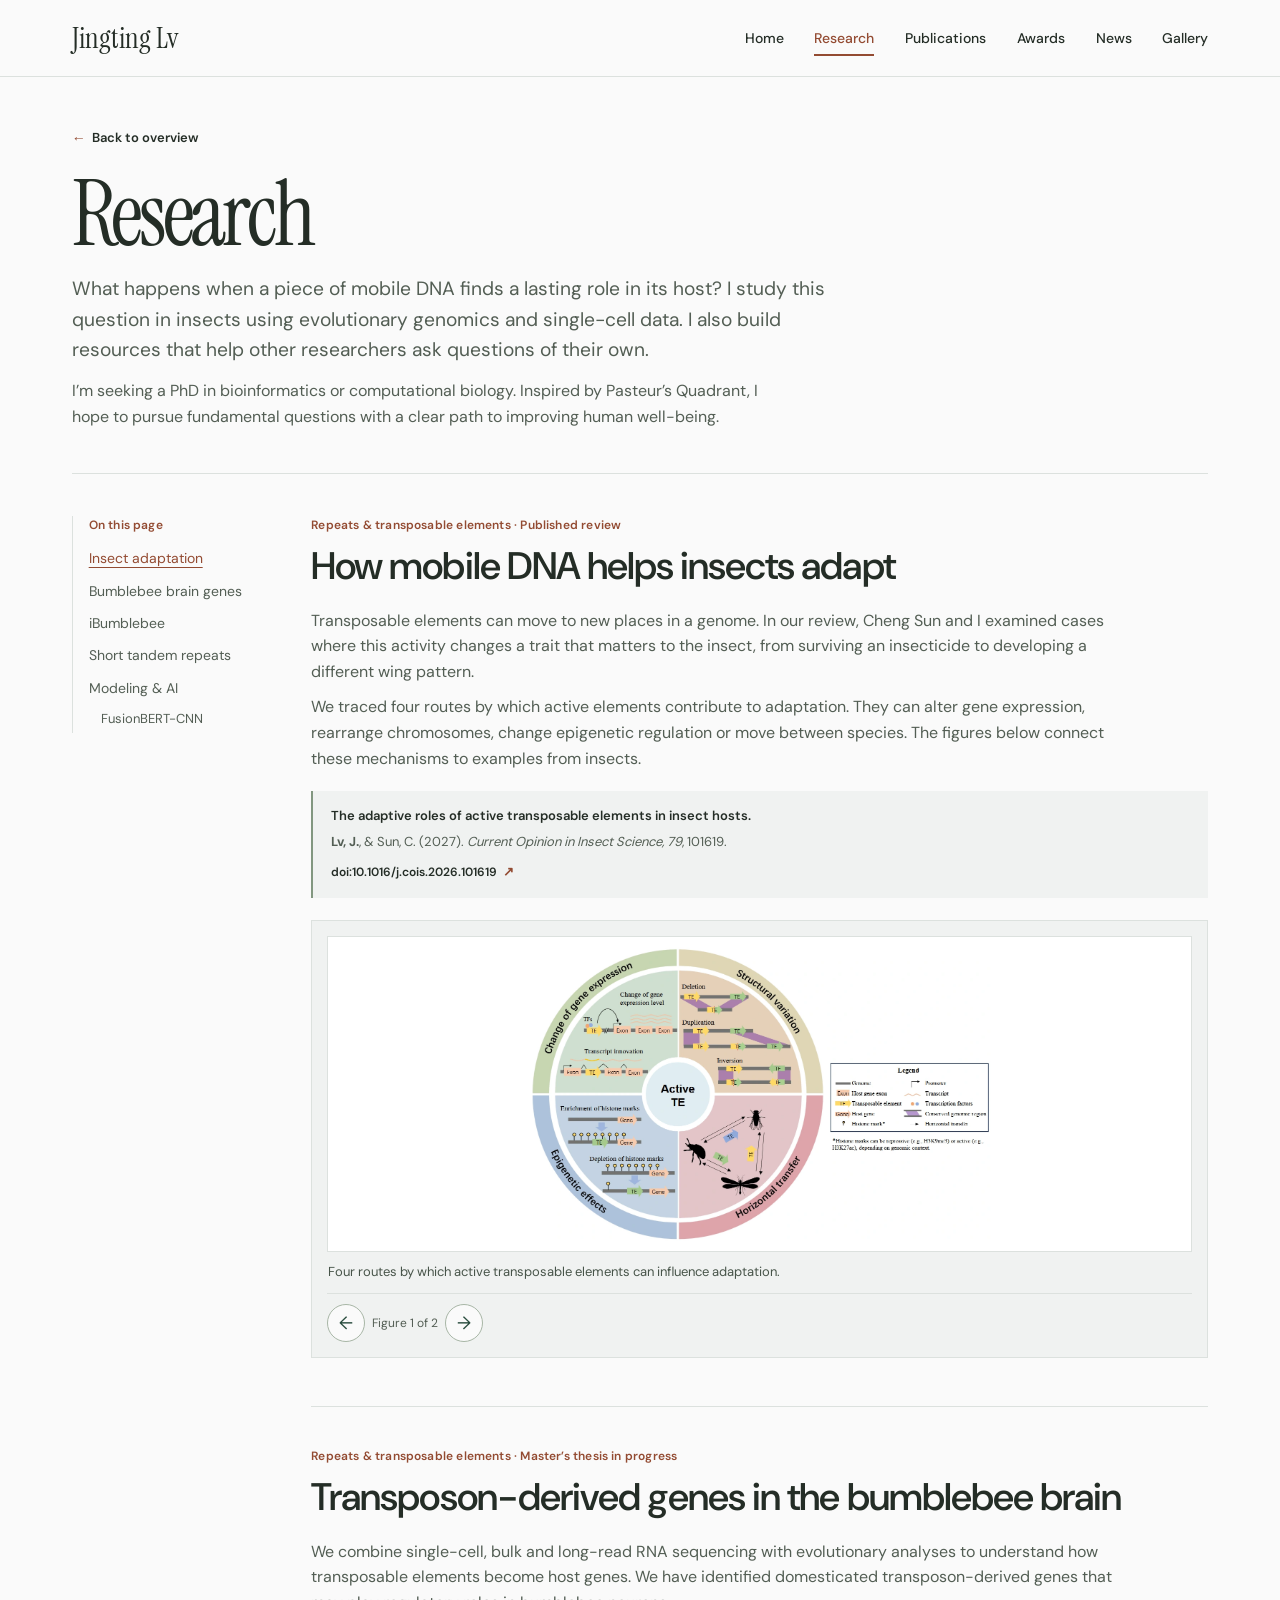
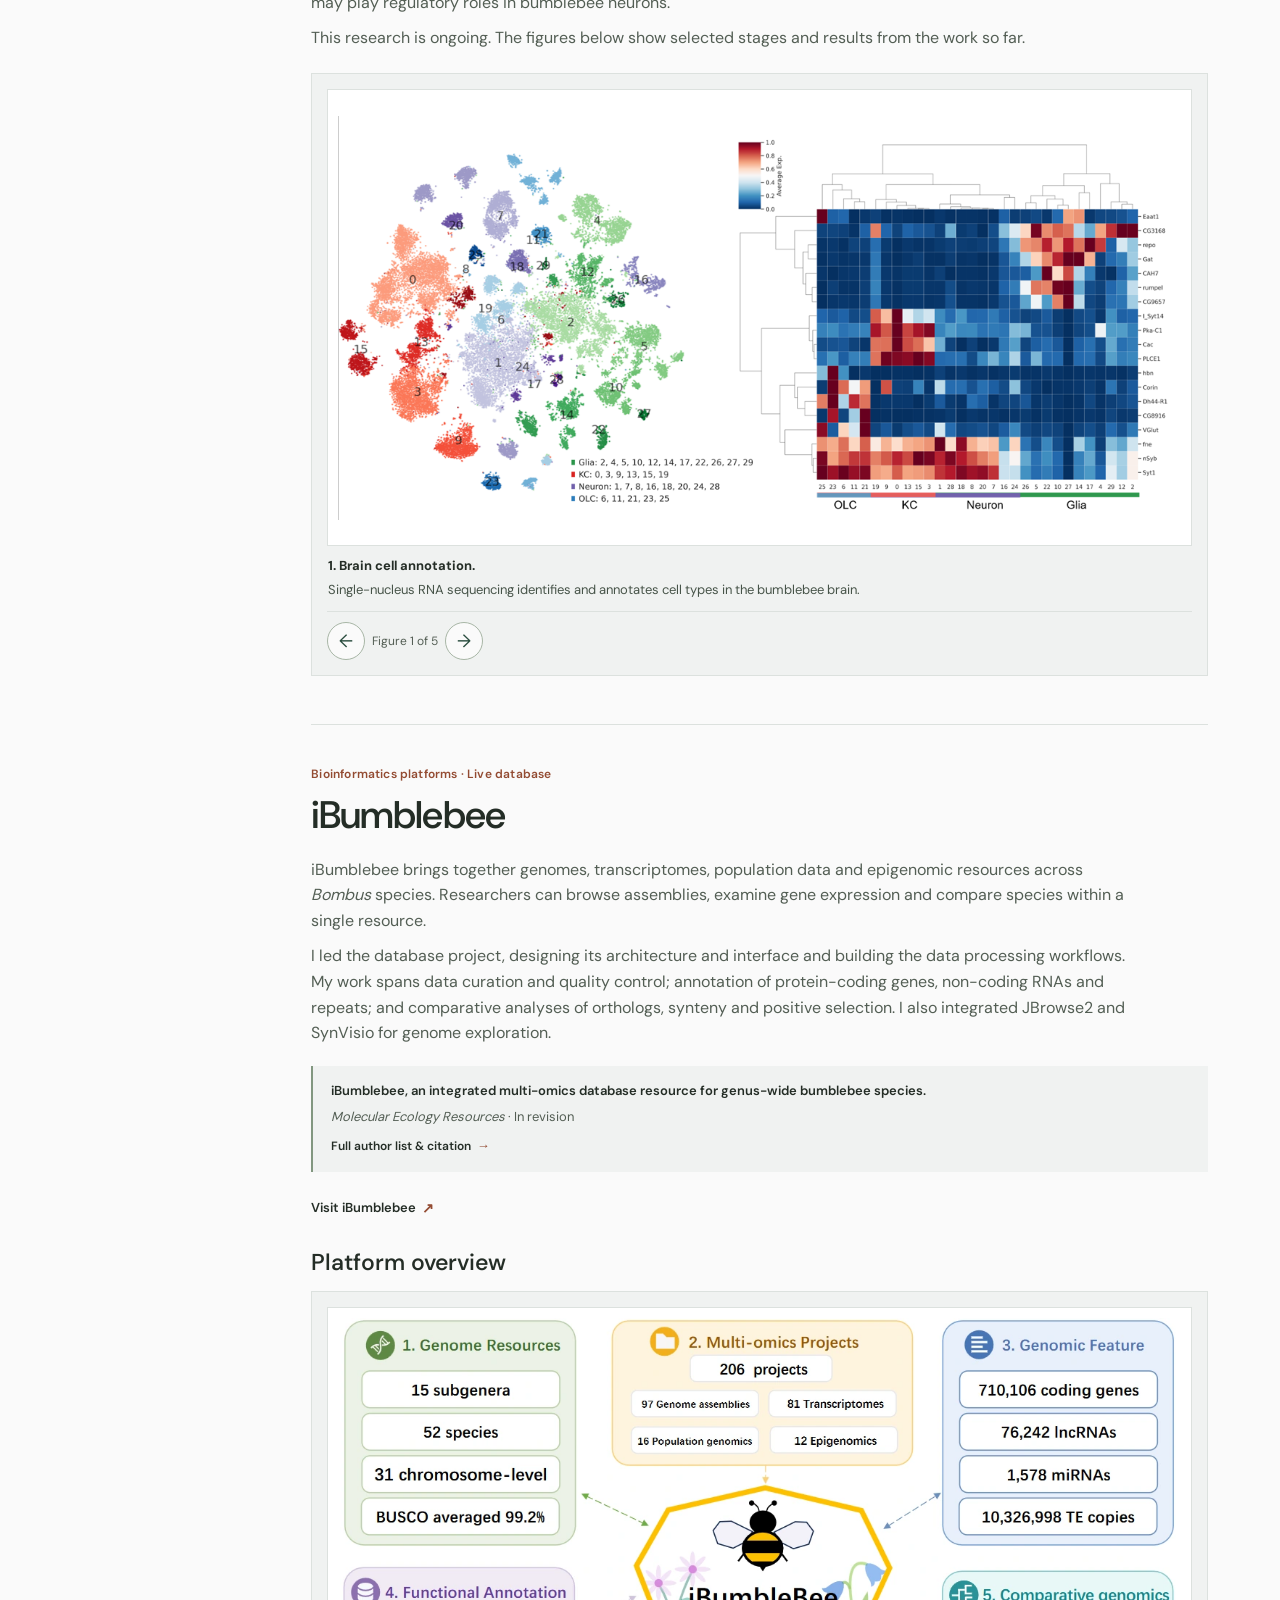
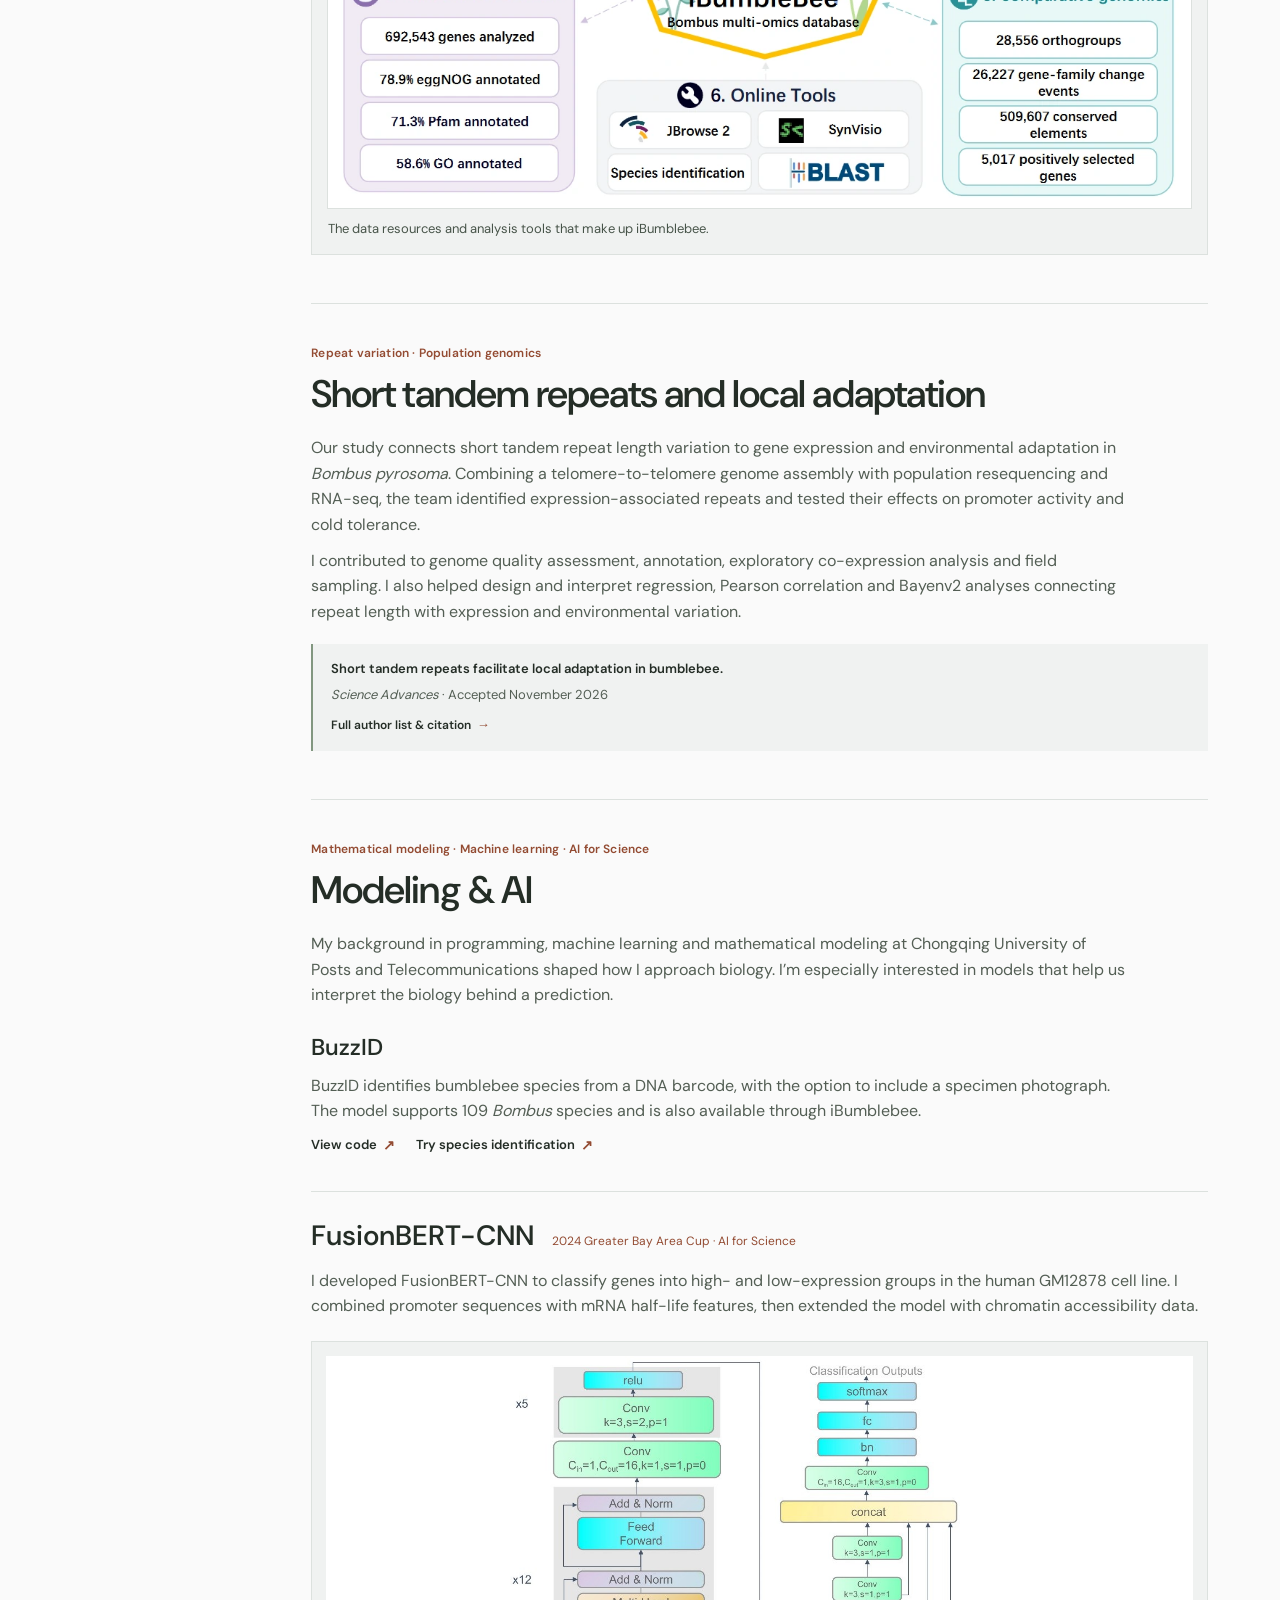
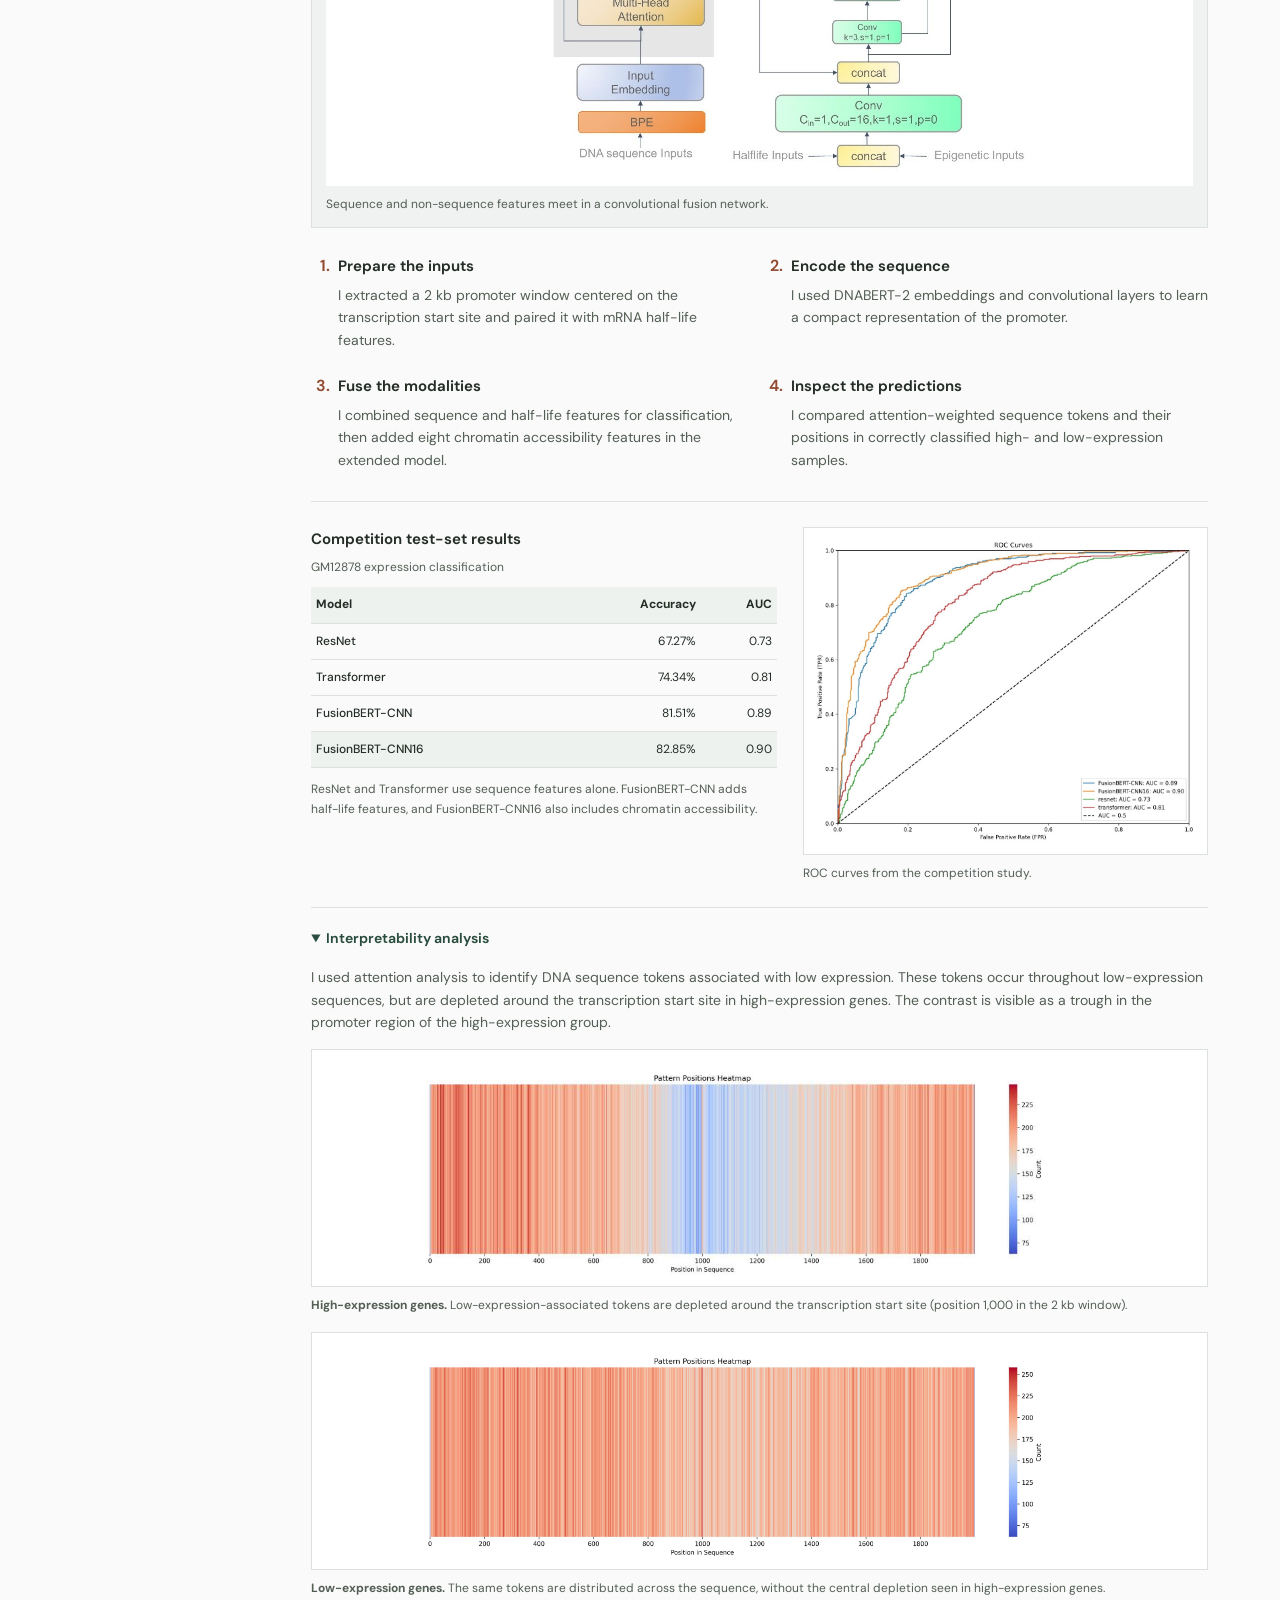
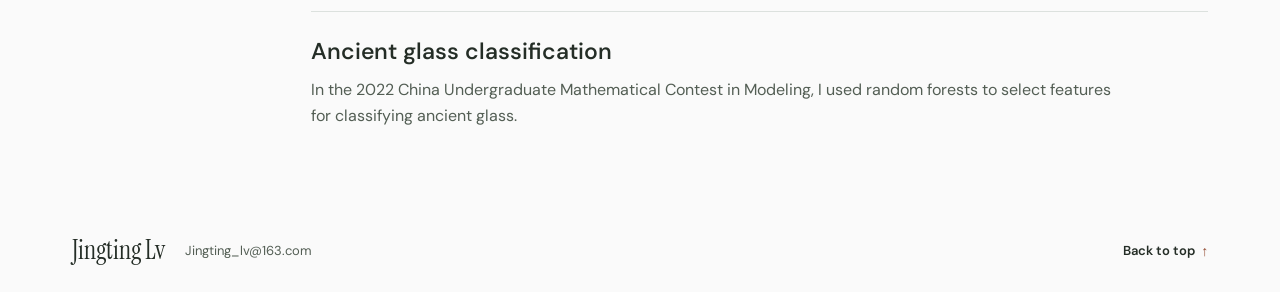
==== commit f52d9159: "Refine portfolio typography, colors and gallery" ====
--- a/research.html
+++ b/research.html
@@ -3,7 +3,7 @@
 <head>
   <meta charset="utf-8">
   <meta name="viewport" content="width=device-width, initial-scale=1">
-  <meta name="theme-color" content="#faf8f1">
+  <meta name="theme-color" content="#fafafa">
   <meta name="description" content="Jingting Lv’s research on transposable elements, bumblebee multi-omics and scientific machine learning, with figures and project links.">
   <title>Research · Jingting Lv</title>
   <link rel="stylesheet" href="assets/site.css">
@@ -90,7 +90,7 @@
 
         <article class="research-article" id="modeling">
           <p class="kicker">Mathematical modeling · Machine learning · AI for Science</p>
-          <h2>Models for species and genes</h2>
+          <h2>Modeling &amp; AI</h2>
           <p>My background in programming, machine learning and mathematical modeling at Chongqing University of Posts and Telecommunications shaped how I approach biology. I’m especially interested in models that help us interpret the biology behind a prediction.</p>
           <h3>BuzzID</h3><p>BuzzID identifies bumblebee species from a DNA barcode, with the option to include a specimen photograph. The model supports 109 <i>Bombus</i> species and is also available through iBumblebee.</p>
           <div class="article-links"><a class="more" href="https://github.com/jingtinglv/Buzzid">View code <span aria-hidden="true">↗</span></a><a class="more" href="https://ngdc.cncb.ac.cn/ibumblebee/species-identification">Try species identification <span aria-hidden="true">↗</span></a></div>
--- a/assets/site.css
+++ b/assets/site.css
@@ -11,8 +11,8 @@
   font-weight: 100 1000; font-style: normal; font-display: swap;
 }
 :root {
-  --paper: #faf8f1; --ink: #242d26; --muted: #535e54; --rule: #d9dacf;
-  --pine: #294c3e; --rust: #934b32; --pale: #eeefe6;
+  --paper: #fafafa; --ink: #242d26; --muted: #535e54; --rule: #dce1de;
+  --pine: #294c3e; --rust: #934b32; --pale: #f0f2f1; --surface: #fff; --soft: #edf2ef;
   --serif: "Instrument Serif", Georgia, serif; --sans: "DM Sans", Arial, sans-serif;
   --gutter: clamp(22px, 5.6vw, 86px); --header: 76px;
 }
@@ -25,9 +25,9 @@
 a:focus-visible, button:focus-visible { outline: 3px solid #aa623f; outline-offset: 4px; }
 img { display: block; max-width: 100%; }
 figure, p, ul, h1, h2, h3 { margin: 0; }
-h1, h2, h3 { font-weight: 400; }
-h1, h2, .project-card h3, .publication h3, .research-article h3 { font-family: var(--serif); }
-h2 { font-size: clamp(42px, 4.2vw, 64px); line-height: 1.04; letter-spacing: -.035em; }
+h1, h2, h3 { font-weight: 550; }
+.hero h1, .research-intro h1 { font-family: var(--serif); font-weight: 400; }
+h2 { font-size: clamp(30px, 3.2vw, 44px); line-height: 1.18; letter-spacing: -.025em; }
 .wrap { width: min(1200px, calc(100% - 2 * var(--gutter))); margin-inline: auto; }
 .skip { position: fixed; left: 15px; top: -90px; z-index: 30; padding: 10px 18px; background: white; }
 .skip:focus { top: 8px; }
@@ -44,14 +44,14 @@
   gap: clamp(48px, 7vw, 114px); padding-block: clamp(54px,5.4vw,82px) clamp(58px,5.3vw,84px);
 }
 .availability { display: inline-flex; align-items: center; gap: 10px; font-size: 12px; font-weight: 650; line-height: 1.4; color: #405f47; }
-.status-dot { width: 8px; height: 8px; border-radius: 50%; background: #587854; box-shadow: 0 0 0 4px #e5eadc; margin-left: 4px; }
+.status-dot { width: 8px; height: 8px; border-radius: 50%; background: #587854; box-shadow: 0 0 0 4px #e7eee9; margin-left: 4px; }
 .hero h1 { margin: 22px 0 20px; font-size: clamp(72px, 7.6vw, 116px); line-height: .92; letter-spacing: -.045em; }
 .greeting { display: block; font-size: .47em; line-height: 1.12; letter-spacing: -.026em; margin-bottom: 6px; }
 .hero h1 em { font-weight: 400; color: var(--rust); }
 .intro { max-width: 53ch; font-size: clamp(16px, 1.21vw, 18px); line-height: 1.66; color: #465049; }
 .intro strong { color: var(--ink); font-weight: 650; }
-.interests { display: flex; flex-wrap: wrap; gap: 6px; max-width: 530px; margin: 19px 0 25px; list-style: none; padding: 0; }
-.interests li { border: 1px solid #d8dbce; background: #f1f2e9; color: #445348; padding: 3px 10px; border-radius: 99px; font-size: 11.5px; line-height: 1.5; font-weight: 500; }
+.interests { display: flex; flex-wrap: wrap; gap: 5px; max-width: 530px; margin: 19px 0 25px; list-style: none; padding: 0; }
+.interests li { border: 1px solid var(--rule); background: var(--pale); color: #445348; padding: 2px 8px; border-radius: 99px; font-size: 10.5px; line-height: 1.5; font-weight: 500; }
 .profile-links, .article-links { display: flex; align-items: center; flex-wrap: wrap; gap: 12px 21px; }
 .button { background: var(--pine); color: white; display: inline-flex; gap: 9px; align-items: center; padding: 11px 18px; border-radius: 5px; font-size: 13px; font-weight: 600; }
 .button:hover { background: #183d30; color: white; }
@@ -64,46 +64,45 @@
 .portrait-board { position: relative; isolation: isolate; width: 100%; padding: 28px 25px 27px 11px; }
 .portrait-board::before {
   content: ""; position: absolute; z-index: -1; inset: 15px 1px 12px 9px; transform: rotate(2.8deg);
-  border: 1px solid #c5c9b7; background-color: #e4e8d9;
-  background-image: linear-gradient(#b8c5b566 1px, transparent 1px), linear-gradient(90deg,#b8c5b566 1px,transparent 1px); background-size: 15px 15px;
+  border: 1px solid #c9d3cd; background-color: #e6ede9;
+  background-image: linear-gradient(#b6c8bd66 1px, transparent 1px), linear-gradient(90deg,#b6c8bd66 1px,transparent 1px); background-size: 15px 15px;
 }
 .portrait-print {
-  position: relative; padding: 10px 10px 0; background: #fffef8; transform: rotate(-3deg);
-  border: 1px solid #e3dfd2; box-shadow: 0 6px 14px -7px #3c392b66;
+  position: relative; padding: 10px 10px 0; background: var(--surface); transform: rotate(-3deg);
+  border: 1px solid var(--rule); box-shadow: 0 6px 14px -7px #3c392b66;
 }
 .portrait-print::before {
   content: ""; position: absolute; z-index: 1; width: 82px; height: 24px; top: -10px; left: calc(50% - 41px);
-  transform: rotate(3.2deg); background: #dacba3cc; box-shadow: inset 0 1px 1px #fff6;
+  transform: rotate(3.2deg); background: #cdd5d0cc; box-shadow: inset 0 1px 1px #fff6;
   clip-path: polygon(0 5%,98% 0,100% 14%,97% 28%,100% 43%,97% 56%,100% 73%,98% 87%,100% 98%,1% 100%,2% 83%,0 68%,2% 54%,0 40%,2% 26%);
 }
 .portrait-print img { width: 100%; height: auto; aspect-ratio: 1.16; object-fit: cover; object-position: 50% 51%; }
 .portrait-print figcaption { display: flex; align-items: baseline; justify-content: space-between; gap: 10px; padding: 12px 7px 14px; font: italic 25px/1 var(--serif); }
 .photo-place { font: 500 10.5px/1 var(--sans); text-transform: uppercase; letter-spacing: .12em; color: var(--muted); }
-.now-band { background: var(--pine); color: #faf8ed; }
+.now-band { background: var(--pine); color: #f7f9f8; }
 .now-inner { display: grid; grid-template-columns: 1.03fr 1.65fr 1fr 1fr; gap: 25px; padding-block: 32px 34px; }
-.now-heading h2 { font-size: clamp(39px, 3.2vw, 50px); font-style: italic; letter-spacing: -.02em; }
-.now-heading p { font-size: 12px; color: #c7d4bd; margin-top: 8px; }
+.now-heading h2 { font-size: clamp(27px, 2.5vw, 34px); letter-spacing: -.02em; }
+.now-heading p { font-size: 12px; color: #c9d9d0; margin-top: 8px; }
 .now-note { border-left: 1px solid #adc0a84a; padding: 2px 0 1px 23px; }
-.now-note h3, .kicker, .news-entry time { font: 650 10.5px/1.5 var(--sans); text-transform: uppercase; letter-spacing: .13em; }
-.now-note h3 { color: #d6dfb8; margin-bottom: 8px; }
-.now-note p { color: #f1f3e7; font-size: 13.5px; line-height: 1.6; }
+.now-note h3, .kicker, .news-entry time { font: 600 12px/1.5 var(--sans); letter-spacing: .015em; }
+.now-note h3 { color: #d9e6df; margin-bottom: 8px; }
+.now-note p { color: #f3f6f4; font-size: 13.5px; line-height: 1.6; }
 .now-note a { color: inherit; text-decoration: underline; text-underline-offset: 3px; }
 .section, .paper-layout { padding-block: clamp(58px, 6.1vw, 92px); }
 .section-head { display: flex; align-items: baseline; justify-content: space-between; flex-wrap: wrap; gap: 14px; margin-bottom: 30px; }
 .project-grid { display: grid; grid-template-columns: repeat(3, minmax(0,1fr)); gap: clamp(18px,2.5vw,37px); }
-.project-image { display: grid; place-items: center; border: 1px solid #d4d8c9; overflow: hidden; padding: 7.5%; aspect-ratio: 1.83; }
-.project-image img { width: 100%; height: 100%; min-height: 0; object-fit: contain; mix-blend-mode: multiply; }
-.sage { background: #e6ebde; } .sand { background: #f3e9d6; } .blue { background: #e3ece8; }
+.project-image { display: grid; place-items: center; border: 1px solid var(--rule); overflow: hidden; padding: 7.5%; aspect-ratio: 1.83; }
+.project-image img { width: 100%; height: 100%; min-height: 0; object-fit: contain; }
 .kicker { color: var(--rust); }
 .project-card .kicker { margin: 20px 0 8px; }
-.project-card h3 { font-size: clamp(29px,2.6vw,38px); line-height: 1.04; letter-spacing: -.025em; }
+.project-card h3 { font-size: clamp(22px,1.9vw,28px); line-height: 1.25; letter-spacing: -.018em; }
 .project-card:hover h3, .publication h3 a:hover { text-decoration: underline; text-decoration-thickness: 1px; text-underline-offset: 4px; }
 .project-card > .project-summary { color: var(--muted); font-size: 14px; margin-top: 11px; }
 .paper-band, .gallery-band { background: var(--pale); border-block: 1px solid var(--rule); }
 .paper-layout, .split-section { display: grid; grid-template-columns: minmax(210px,.72fr) minmax(0,1.65fr); gap: clamp(32px,6vw,96px); }
 .side-heading .more { margin-top: 20px; }
-.publication + .publication { margin-top: 25px; padding-top: 24px; border-top: 1px solid #cbd2c1; }
-.publication h3 { margin-block: 8px 10px; font-size: clamp(28px,2.8vw,41px); line-height: 1.1; letter-spacing: -.02em; }
+.publication + .publication { margin-top: 25px; padding-top: 24px; border-top: 1px solid var(--rule); }
+.publication h3 { margin-block: 8px 10px; font-size: clamp(21px,2vw,27px); line-height: 1.35; letter-spacing: -.015em; }
 .publication p:not(.kicker) { margin-top: 4px; font-size: 14px; color: var(--muted); }
 .publication .more, .news-entry .more { margin-top: 12px; }
 .award-list { list-style: none; padding: 0; }
@@ -115,14 +114,14 @@
 .ruled { border-top: 1px solid var(--rule); }
 .news-entry time { color: var(--rust); }
 .news-entry p { margin-top: 8px; max-width: 70ch; }
-.gallery-grid { display: grid; grid-template-columns: 1fr 1.45fr; gap: clamp(17px,2.5vw,36px); }
+.gallery-grid { display: grid; grid-template-columns: repeat(2, minmax(0, 1fr)); gap: clamp(17px,2.5vw,36px); }
 .gallery-grid figure { display: flex; flex-direction: column; }
-.gallery-grid a { height: clamp(200px, 22vw, 317px); border: 1px solid #d3d7c8; overflow: hidden; display: grid; place-items: center; }
+.gallery-grid a { height: clamp(200px, 22vw, 317px); border: 1px solid var(--rule); overflow: hidden; display: grid; place-items: center; }
 .gallery-grid a img { width: 100%; height: 100%; min-height: 0; }
 .gallery-photo img { object-fit: cover; object-position: 50% 42%; }
-.gallery-illustration { padding: 18px; background: #faf8f0; }
-.gallery-illustration img { object-fit: contain; mix-blend-mode: multiply; }
-.gallery-grid figcaption { padding-top: 10px; font: italic 24px/1.2 var(--serif); }
+.gallery-illustration { padding: 18px; background: var(--surface); }
+.gallery-illustration img { object-fit: contain; }
+.gallery-grid figcaption { padding-top: 10px; font: 500 14px/1.4 var(--sans); }
 [data-enlarge] { cursor: zoom-in; }
 footer { background: var(--paper); }
 .footer-inner { display: flex; justify-content: space-between; gap: 18px; align-items: center; padding-block: 26px; }
@@ -142,20 +141,20 @@
 .contents .kicker { margin-bottom: 6px; }
 .contents a { font-size: 14px; color: var(--muted); width: fit-content; padding: 3px 0; }
 .contents a[aria-current], .contents a:hover { color: var(--rust); text-decoration: underline; text-underline-offset: 4px; }
-.research-article h2 { font-size: clamp(39px,3.6vw,56px); margin: 10px 0 18px; }
-.research-article h3 { font-size: 30px; line-height: 1.15; margin-top: 25px; }
+.research-article h2 { font-size: clamp(28px,3vw,40px); margin: 10px 0 18px; }
+.research-article h3 { font-size: 23px; line-height: 1.3; margin-top: 25px; }
 .research-article > p:not(.kicker) { color: var(--muted); margin-block: 10px; max-width: 74ch; }
 .research-article > .more, .article-links { margin-top: 5px; }
 .research-article + .research-article { border-top: 1px solid var(--rule); margin-top: 48px; padding-top: 40px; }
-.figure-set { margin-top: 22px; padding: 15px; background: #eeefe6; border: 1px solid var(--rule); }
+.figure-set { margin-top: 22px; padding: 15px; background: var(--pale); border: 1px solid var(--rule); }
 .figure-set figure + figure { margin-top: 16px; }
 .figure-set.enhanced figure { margin: 0; }
-.figure-set figure > a { display: grid; place-items: center; padding: 10px; background: #fff; border: 1px solid #e2e4da; }
+.figure-set figure > a { display: grid; place-items: center; padding: 10px; background: #fff; border: 1px solid var(--rule); }
 .figure-set img { width: 100%; height: clamp(200px,23vw,330px); object-fit: contain; }
 .figure-set figcaption { margin: 10px 1px 0; color: #475449; font-size: 13px; line-height: 1.5; }
 .carousel-controls { display: flex; align-items: center; gap: 10px; border-top: 1px solid var(--rule); margin-top: 12px; padding-top: 10px; }
 .carousel-controls button, .lightbox button { cursor: pointer; border: 1px solid #a8b6a6; background: var(--paper); color: var(--pine); border-radius: 50%; width: 38px; height: 38px; font: 18px/1 var(--sans); }
-.carousel-controls button:hover, .lightbox button:hover { background: #dde4d8; }
+.carousel-controls button:hover, .lightbox button:hover { background: #e2ebe6; }
 .slide-count { color: var(--muted); font-size: 12px; font-variant-numeric: tabular-nums; }
 .lightbox { width: fit-content; max-width: 94vw; max-height: 92vh; padding: 15px; color: var(--ink); background: var(--paper); border-radius: 7px; border: 1px solid var(--rule); box-shadow: 0 12px 60px #162b2670; }
 .lightbox::backdrop { background: #18291fe6; }
@@ -169,25 +168,25 @@
 /* Project entry points and research figures. */
 .research-heading { align-items: center; }
 .research-heading p { color: var(--muted); margin-top: 12px; font-size: 14px; }
-.project-card { display: flex; flex-direction: column; min-width: 0; border: 1px solid var(--rule); background: #fdfbf5; }
+.project-card { display: flex; flex-direction: column; min-width: 0; border: 1px solid var(--rule); background: var(--surface); }
 .project-card:hover { color: var(--ink); border-color: #829780; }
 .project-card .project-image { border: 0; border-bottom: 1px solid var(--rule); }
 .project-card .kicker { margin-inline: 16px; }
 .project-card h3 { padding-inline: 16px; }
 .project-card .project-summary { padding: 0 16px 20px; }
-.project-cta { display: flex; align-items: center; justify-content: space-between; gap: 12px; margin-top: auto; padding: 13px 16px; background: #e9eee1; color: var(--pine); border-top: 1px solid var(--rule); font-size: 13px; font-weight: 650; }
-.project-card:hover .project-cta { background: #dfe7d3; }
+.project-cta { display: flex; align-items: center; justify-content: space-between; gap: 12px; margin-top: auto; padding: 13px 16px; background: var(--soft); color: var(--pine); border-top: 1px solid var(--rule); font-size: 13px; font-weight: 650; }
+.project-card:hover .project-cta { background: #e2ebe6; }
 .project-cta > span, .model-cta > span { font: 18px/1 Arial, sans-serif; }
-.model-preview { display: grid; grid-template-columns: 135px minmax(0,1fr) auto; align-items: center; gap: 24px; margin-top: 28px; padding: 20px 23px; border: 1px solid var(--rule); background: #eeefe6; }
+.model-preview { display: grid; grid-template-columns: 135px minmax(0,1fr) auto; align-items: center; gap: 24px; margin-top: 28px; padding: 20px 23px; border: 1px solid var(--rule); background: var(--pale); }
 .model-preview > img { width: 135px; height: 100px; object-fit: contain; background: white; }
-.model-preview h3 { font: 34px/1.1 var(--serif); margin-block: 4px 7px; }
+.model-preview h3 { font: 550 25px/1.25 var(--sans); margin-block: 4px 7px; }
 .model-preview p:not(.kicker) { font-size: 14px; color: var(--muted); max-width: 58ch; }
 .model-cta { display: inline-flex; align-items: center; gap: 16px; font-size: 13px; color: var(--pine); font-weight: 650; }
 .model-preview:hover { border-color: #829780; color: var(--ink); }
 .model-preview:hover .model-cta { text-decoration: underline; text-underline-offset: 4px; }
 .contents .contents-sub { margin-left: 12px; font-size: 13px; }
  .database-overview { margin-top: 28px; }
-.database-overview h3 { font-size: 30px; margin-top: 0; }
+.database-overview h3 { font-size: 23px; margin-top: 0; }
 .database-overview .figure-set { margin-top: 14px; }
 .database-overview .figure-set img { height: auto; max-height: 480px; }
 .thesis-figures img { height: clamp(270px,34vw,450px); }
@@ -196,11 +195,11 @@
 .project-publication p + p { margin-top: 6px; color: var(--rust); }
 .project-publication + .project-cta { margin-top: 0; }
 .paper-preview { display: grid; grid-template-columns: minmax(0,1fr) auto; align-items: center; gap: 24px; margin-top: 28px; padding: 24px; border-block: 1px solid var(--rule); }
-.paper-preview h3 { font: 34px/1.12 var(--serif); margin: 6px 0 10px; max-width: 38ch; }
+.paper-preview h3 { font: 550 26px/1.3 var(--sans); margin: 6px 0 10px; max-width: 44ch; }
 .paper-preview p:not(.kicker) { font-size: 14px; color: var(--muted); }
-.paper-preview:hover { color: var(--ink); background: #f2f1e8; }
+.paper-preview:hover { color: var(--ink); background: var(--pale); }
 .paper-preview:hover h3 { text-decoration: underline; text-decoration-thickness: 1px; text-underline-offset: 4px; }
-.article-paper { margin: 20px 0; padding: 15px 18px; border-left: 2px solid #829780; background: #eeefe6; font-size: 13px; }
+.article-paper { margin: 20px 0; padding: 15px 18px; border-left: 2px solid #829780; background: var(--pale); font-size: 13px; }
 .article-paper p:first-child { font-weight: 600; }
 .article-paper p + p { margin-top: 5px; color: var(--muted); }
 .article-paper .more { margin-top: 9px; font-size: 12px; }
@@ -210,10 +209,10 @@
 .figure-set .carousel-controls { gap: 7px; }
 .fusion-project { margin-top: 35px; padding-top: 26px; border-top: 1px solid var(--rule); }
 .fusion-heading { display: flex; flex-wrap: wrap; align-items: baseline; gap: 8px 18px; }
-.fusion-heading h3 { margin: 0; font-size: 36px; }
+.fusion-heading h3 { margin: 0; font-size: 28px; }
 .fusion-heading p { color: var(--rust); font-size: 12px; }
 .fusion-project > p { margin-top: 13px; color: var(--muted); }
-.model-architecture { margin-top: 22px; background: #eeefe6; padding: 14px; border: 1px solid var(--rule); }
+.model-architecture { margin-top: 22px; background: var(--pale); padding: 14px; border: 1px solid var(--rule); }
 .model-architecture a { display: block; background: white; }
 .model-architecture img { width: 100%; height: auto; max-height: 430px; object-fit: contain; }
 .model-architecture figcaption, .roc-figure figcaption, .attention-figures figcaption { margin-top: 9px; font-size: 12px; line-height: 1.5; color: var(--muted); }
@@ -228,7 +227,7 @@
 .model-results th, .model-results td { padding: 8px 5px; border-bottom: 1px solid var(--rule); text-align: right; }
 .model-results th:first-child { text-align: left; }
 .model-results tbody th { font-weight: 500; }
-.model-results tr:last-child { background: #e9eee1; }
+.model-results tr:last-child { background: var(--soft); }
 .result-note { color: var(--muted); font-size: 12px; margin-top: 12px; }
 .roc-figure a { display: block; background: white; border: 1px solid var(--rule); padding: 8px; }
 .roc-figure img { width: 100%; height: auto; }
@@ -273,7 +272,7 @@
 
   .project-image { grid-row: 1 / span 3; align-self: start; aspect-ratio: 1.5; }
   .project-card .kicker { margin: 1px 16px 4px; }
-  .project-card h3 { font-size: 30px; }
+  .project-card h3 { font-size: 24px; }
   .project-card > .project-summary { margin-top: 5px; }
   .paper-layout, .split-section { grid-template-columns: 1fr; gap: 25px; }
   .side-heading .more { margin-top: 10px; }
@@ -309,12 +308,12 @@
 @media (max-width: 620px) {
   .model-preview { grid-template-columns: 77px minmax(0,1fr); gap: 12px; padding: 14px; }
   .model-preview > img { width: 77px; height: 72px; }
-  .model-preview h3 { font-size: 28px; }
-  .model-preview .kicker { font-size: 9px; }
+  .model-preview h3 { font-size: 23px; }
+  .model-preview .kicker { font-size: 11px; }
   .model-preview p:not(.kicker) { font-size: 12px; }
   .model-results, .method-steps { grid-template-columns: minmax(0,1fr); }
   .paper-preview { grid-template-columns: 1fr; gap: 14px; padding: 22px 16px; }
-  .paper-preview h3 { font-size: 30px; }
+  .paper-preview h3 { font-size: 24px; }
   .paper-preview .model-cta { grid-column: auto; }
   .model-results { gap: 18px; }
   .method-steps { gap: 18px; }
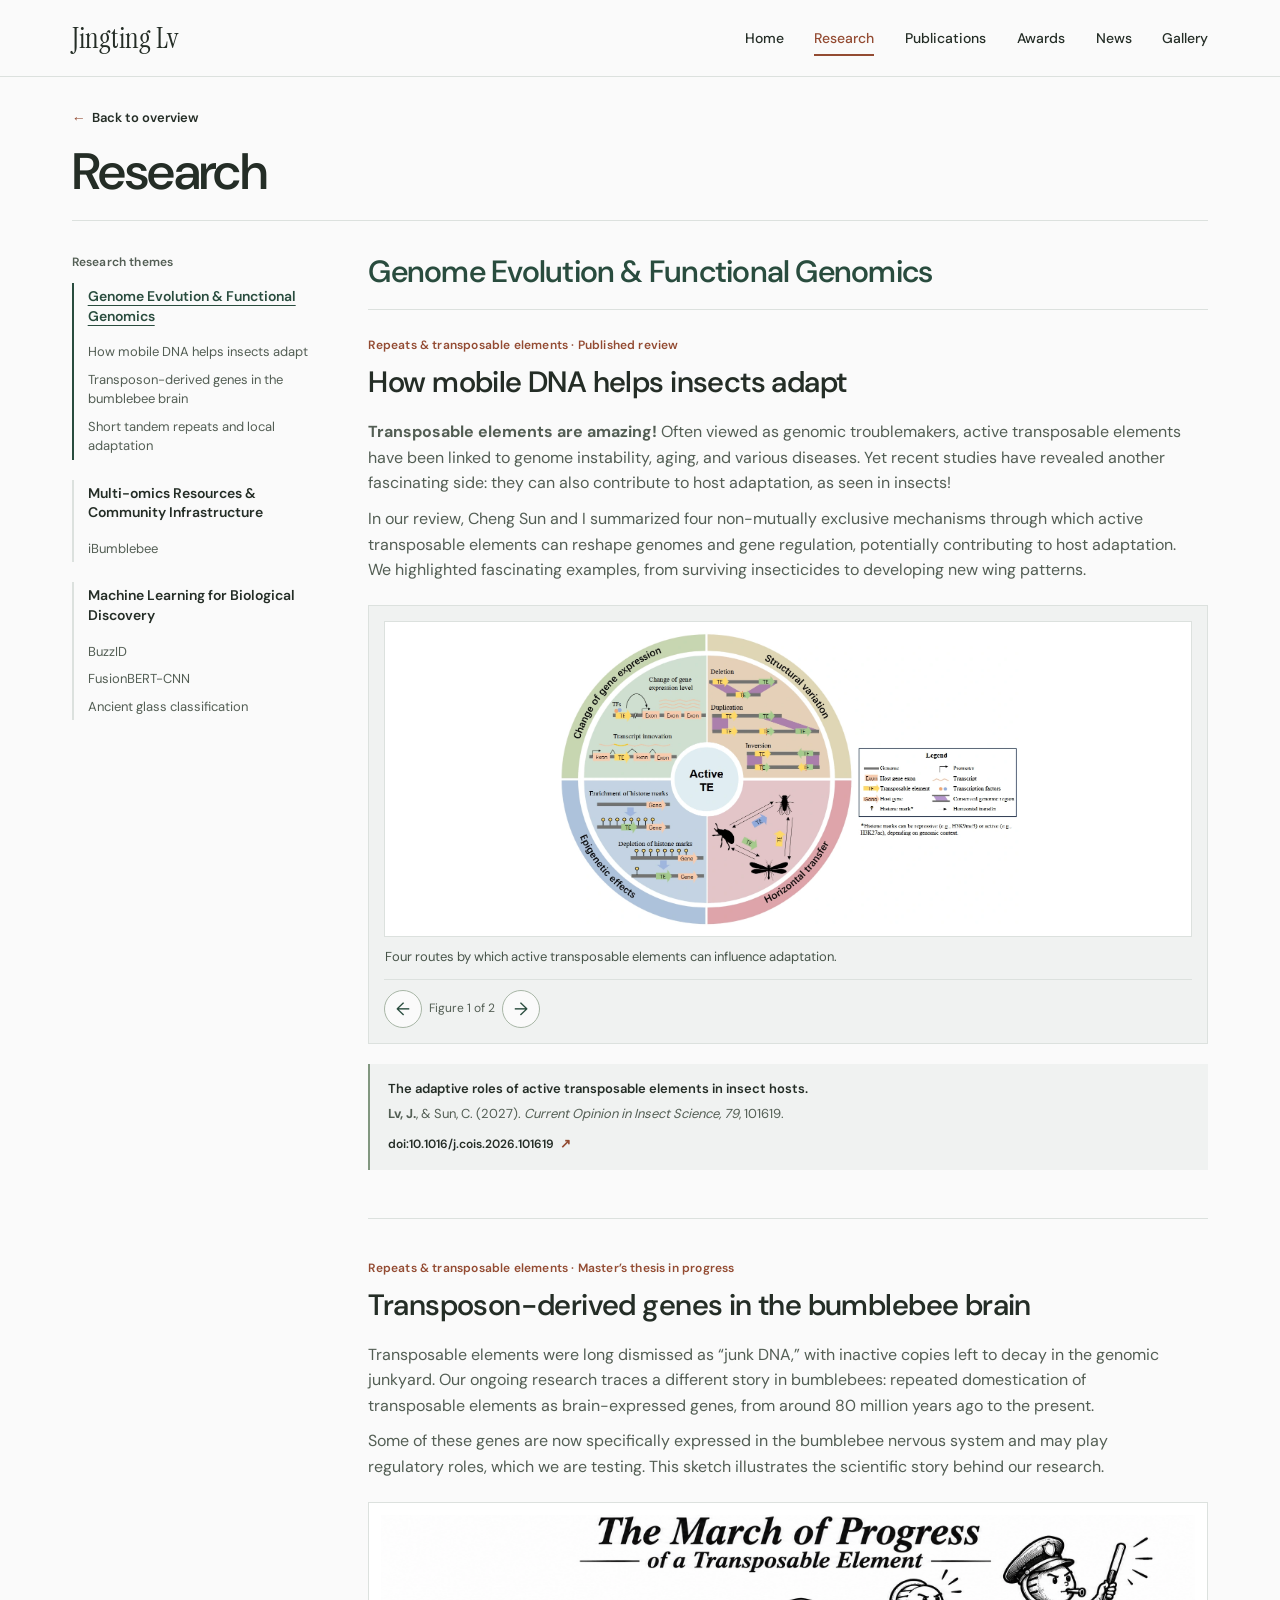
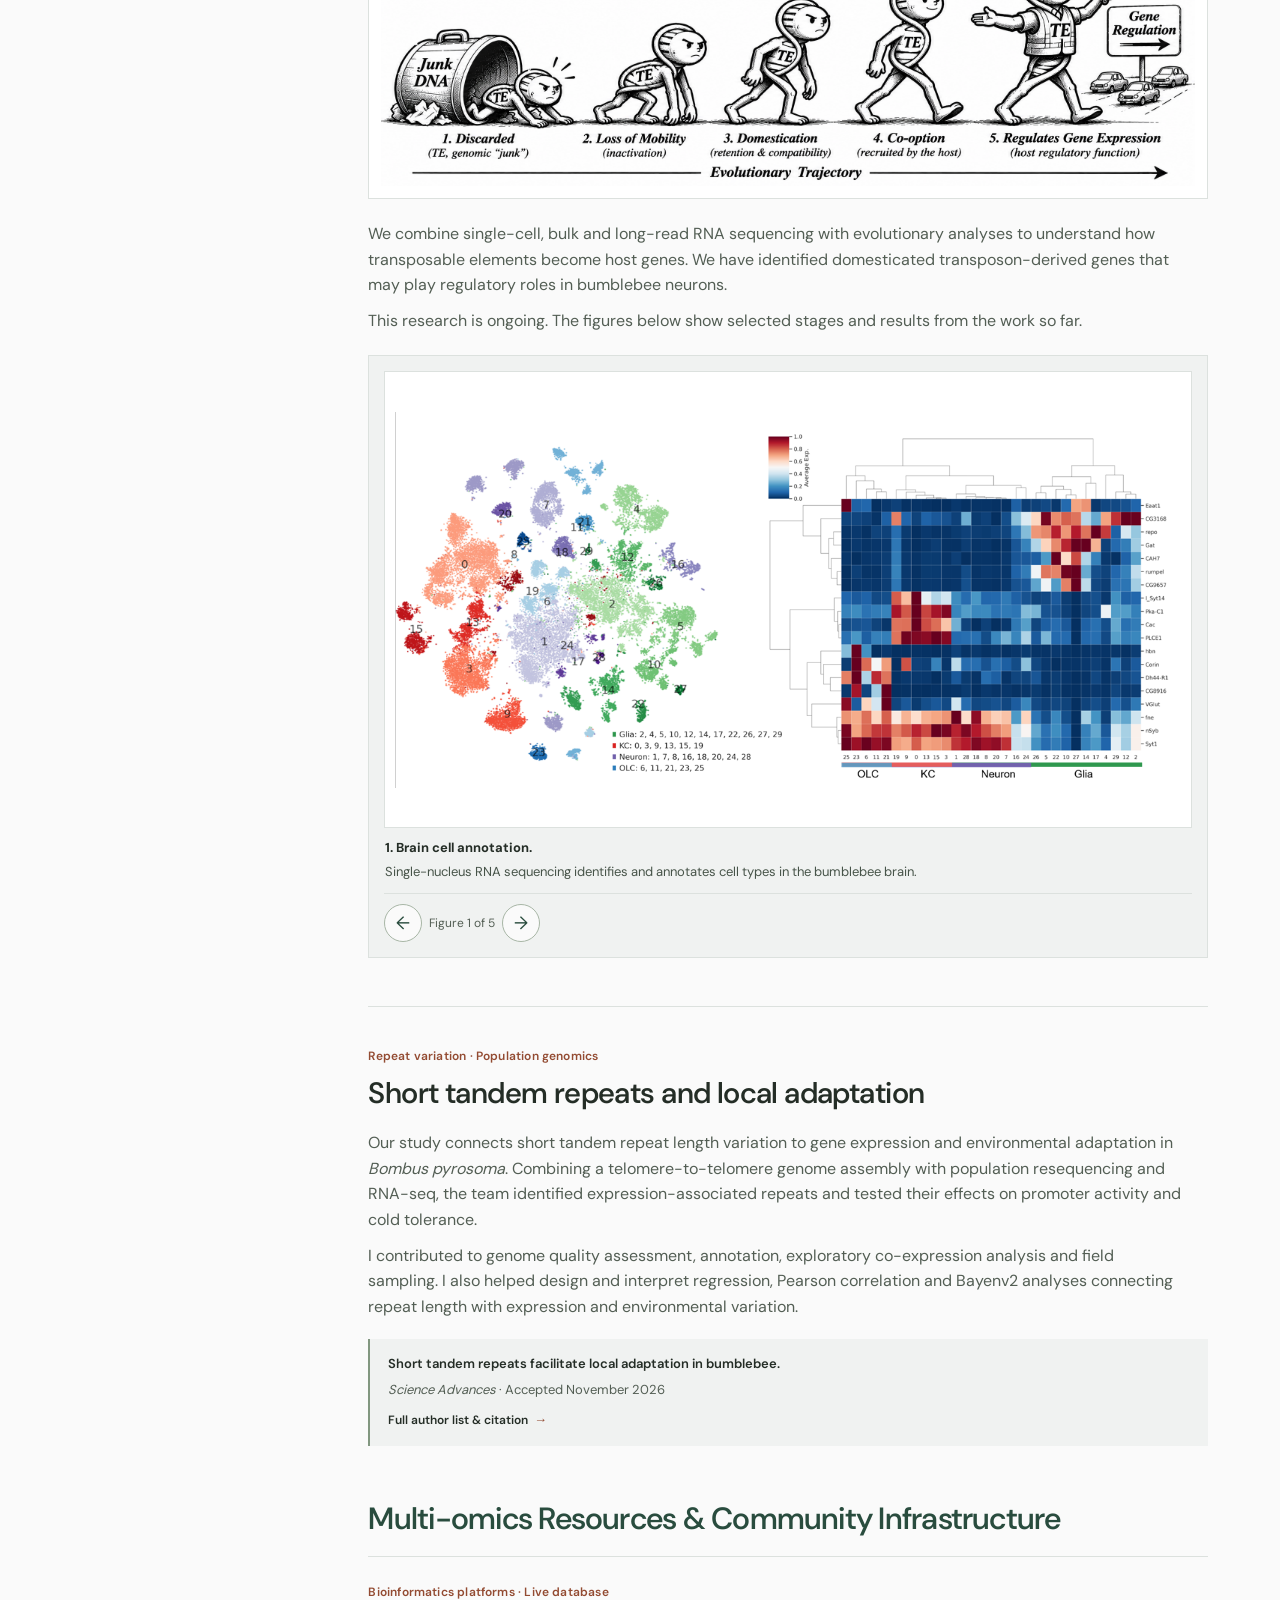
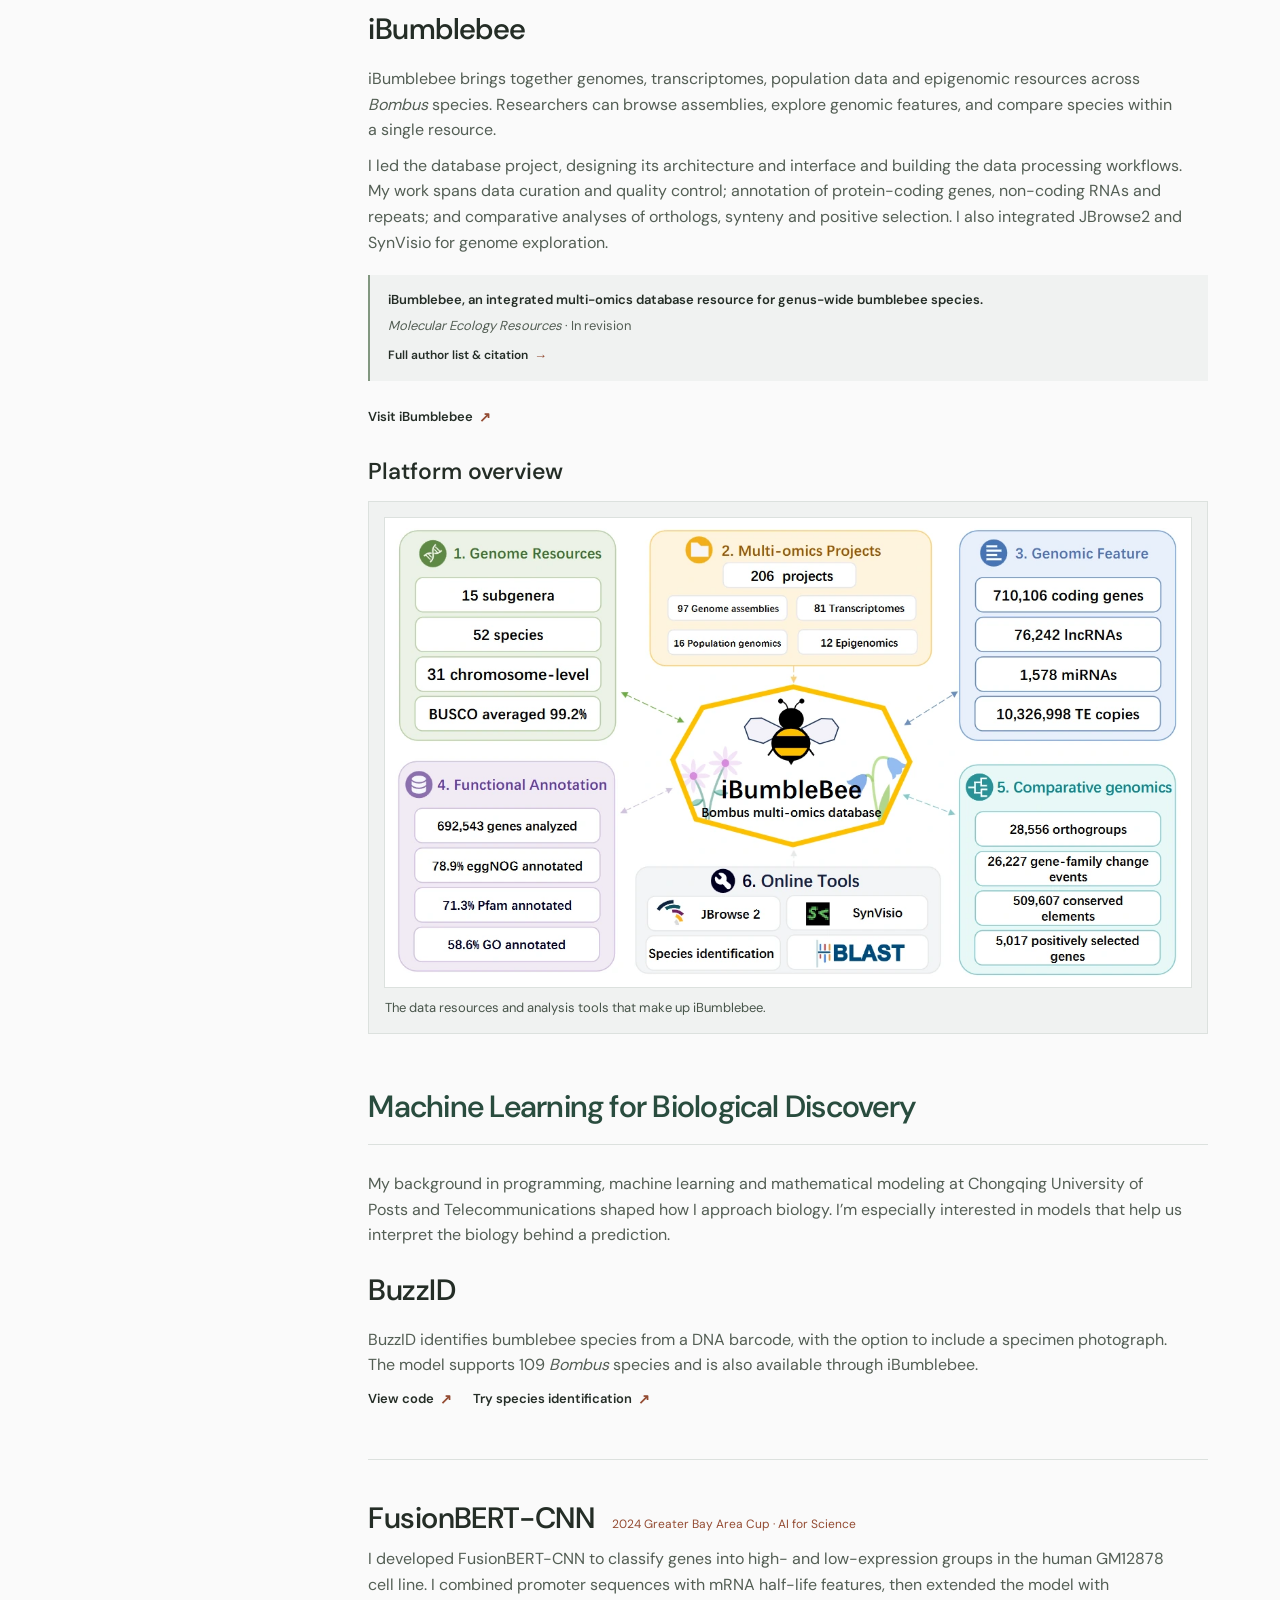
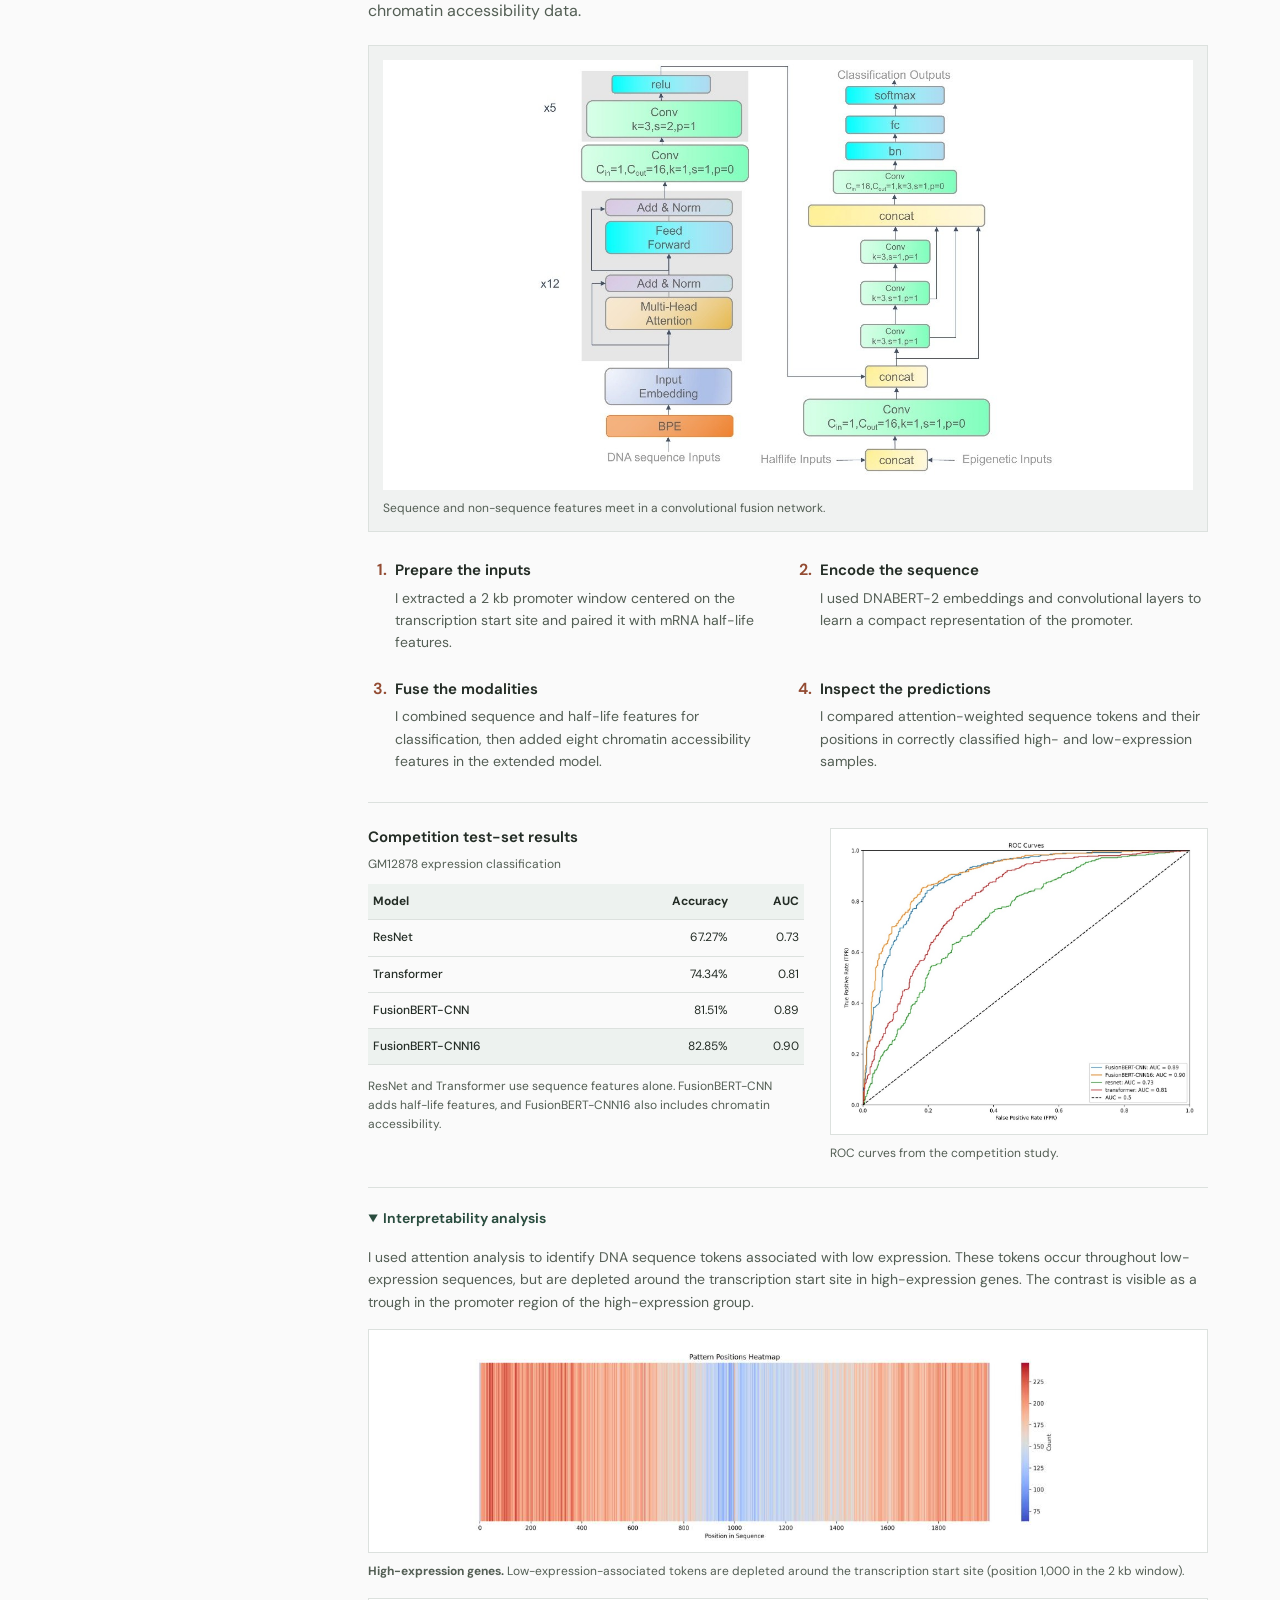
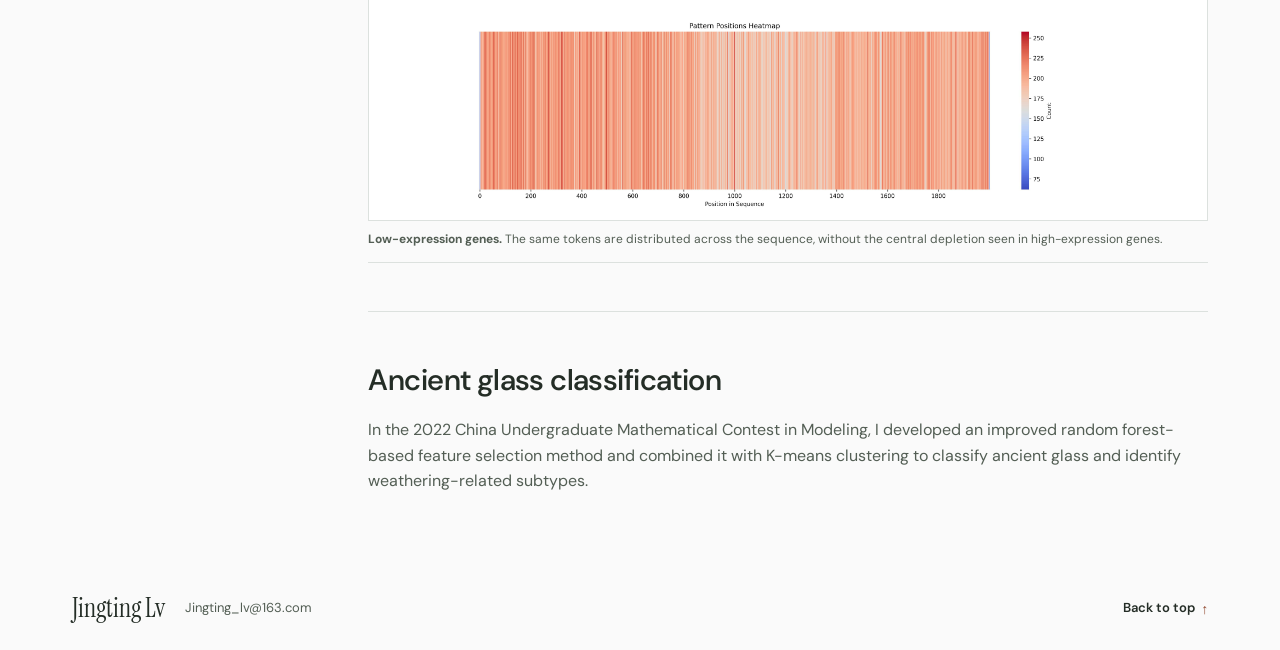
==== commit 2f0c2da9: "Organize research themes and refine portfolio presentation" ====
--- a/research.html
+++ b/research.html
@@ -1,143 +1,174 @@
-<!doctype html>
-<html lang="en">
-<head>
-  <meta charset="utf-8">
-  <meta name="viewport" content="width=device-width, initial-scale=1">
-  <meta name="theme-color" content="#fafafa">
-  <meta name="description" content="Jingting Lv’s research on transposable elements, bumblebee multi-omics and scientific machine learning, with figures and project links.">
-  <title>Research · Jingting Lv</title>
-  <link rel="stylesheet" href="assets/site.css">
-  <script src="assets/site.js" defer></script>
-</head>
-<body id="top">
-  <a class="skip" href="#main">Skip to content</a>
-  <header class="masthead">
-    <div class="wrap header-inner">
-      <a class="brand" href="index.html#home">Jingting Lv</a>
-      <button class="menu-toggle" type="button" aria-expanded="false" aria-controls="primary-nav">Menu <span aria-hidden="true">☰</span></button>
-      <nav id="primary-nav" aria-label="Main navigation">
-        <a href="index.html#home">Home</a><a href="#top" aria-current="page">Research</a><a href="index.html#publications">Publications</a><a href="index.html#awards">Awards</a><a href="index.html#news">News</a><a href="index.html#gallery">Gallery</a>
-      </nav>
-    </div>
-  </header>
-
-  <main id="main" class="wrap research-main">
-    <header class="research-intro">
-      <a class="more back" href="index.html#research"><span aria-hidden="true">←</span> Back to overview</a>
-      <h1>Research</h1>
-      <p>What happens when a piece of mobile DNA finds a lasting role in its host? I study this question in insects using evolutionary genomics and single-cell data. I also build resources that help other researchers ask questions of their own.</p>
-      <p class="phd-interest">I’m seeking a PhD in bioinformatics or computational biology. Inspired by Pasteur’s Quadrant, I hope to pursue fundamental questions with a clear path to improving human well-being.</p>
-    </header>
-    <div class="research-layout">
-      <nav class="contents" aria-label="Research projects">
-        <p class="kicker">On this page</p>
-        <a href="#insect-adaptation">Insect adaptation</a>
-        <a href="#bumblebee-brain">Bumblebee brain genes</a>
-        <a href="#ibumblebee">iBumblebee</a>
-        <a href="#short-tandem-repeats">Short tandem repeats</a>
-        <a href="#modeling">Modeling &amp; AI</a>
-        <a href="#fusionbert" class="contents-sub">FusionBERT-CNN</a>
-      </nav>
-      <div class="research-articles">
-        <article class="research-article" id="insect-adaptation">
-          <p class="kicker">Repeats &amp; transposable elements · Published review</p>
-          <h2>How mobile DNA helps insects adapt</h2>
-          <p>Transposable elements can move to new places in a genome. In our review, Cheng Sun and I examined cases where this activity changes a trait that matters to the insect, from surviving an insecticide to developing a different wing pattern.</p>
-          <p>We traced four routes by which active elements contribute to adaptation. They can alter gene expression, rearrange chromosomes, change epigenetic regulation or move between species. The figures below connect these mechanisms to examples from insects.</p>
-          <aside class="article-paper" aria-label="Related publication"><p>The adaptive roles of active transposable elements in insect hosts.</p><p><strong>Lv, J.</strong>, &amp; Sun, C. (2027). <i>Current Opinion in Insect Science, 79</i>, 101619.</p><a class="more" href="https://doi.org/10.1016/j.cois.2026.101619">doi:10.1016/j.cois.2026.101619 <span aria-hidden="true">↗</span></a></aside>
-          <div class="figure-set" aria-label="Review figures">
-              <figure><a href="assets/images/te-mechanisms.webp" data-enlarge><img src="assets/images/te-mechanisms.webp" alt="Diagram of gene expression, structural variation, epigenetic effects and horizontal transfer." loading="lazy" width="1290" height="823"></a><figcaption>Four routes by which active transposable elements can influence adaptation.</figcaption></figure>
-              <figure><a href="assets/images/te-traits.webp" data-enlarge><img src="assets/images/te-traits.webp" alt="Six panels show insect traits associated with transposable element activity." loading="lazy" width="1391" height="685"></a><figcaption>Examples include insecticide resistance, wing coloration and tolerance of harsh climates.</figcaption></figure>
-          </div>
-        </article>
-
-        <article class="research-article" id="bumblebee-brain">
-          <p class="kicker">Repeats &amp; transposable elements · Master’s thesis in progress</p>
-          <h2>Transposon-derived genes in the bumblebee brain</h2>
-          <p>We combine single-cell, bulk and long-read RNA sequencing with evolutionary analyses to understand how transposable elements become host genes. We have identified domesticated transposon-derived genes that may play regulatory roles in bumblebee neurons.</p>
-          <p>This research is ongoing. The figures below show selected stages and results from the work so far.</p>
-          <div class="figure-set thesis-figures" aria-label="Bumblebee brain research figures">
-              <figure><a href="assets/images/te-brain-1.png" data-enlarge><img src="assets/images/te-brain-1.png" alt="Single-nucleus RNA-seq annotation of the bumblebee brain, with cell clusters and marker-gene expression." loading="lazy" width="1113" height="533"></a><figcaption><strong>1. Brain cell annotation.</strong> Single-nucleus RNA sequencing identifies and annotates cell types in the bumblebee brain.</figcaption></figure>
-              <figure><a href="assets/images/te-brain-2.png" data-enlarge><img src="assets/images/te-brain-2.png" alt="Cell-type expression heatmap and violin plots for four domesticated transposon-derived genes." loading="lazy" width="1335" height="762"></a><figcaption><strong>2. Neuron-specific expression.</strong> The first four genes in the heatmap show neuron-specific expression. The violin plots below resolve their expression across neuronal cell types.</figcaption></figure>
-              <figure><a href="assets/images/te-brain-3.png" data-enlarge><img src="assets/images/te-brain-3.png" alt="Bulk RNA-seq expression profiles of domesticated transposon-derived genes across head and other tissues." loading="lazy" width="1152" height="912"></a><figcaption><strong>3. Tissue expression profiles.</strong> Bulk RNA-seq profiles reveal head-specific expression among domesticated transposon-derived genes.</figcaption></figure>
-              <figure><a href="assets/images/te-brain-4.png" data-enlarge><img src="assets/images/te-brain-4.png" alt="Long-read transcript evidence for independent expression of a mariner insertion within ARV1." loading="lazy" width="1295" height="913"></a><figcaption><strong>4. An independently expressed mariner insertion.</strong> Long-read sequencing resolves a mariner insertion within ARV1: the inserted element is expressed independently, without forming a chimeric ARV1–mariner transcript.</figcaption></figure>
-              <figure><a href="assets/images/te-brain-5.png" data-enlarge><img src="assets/images/te-brain-5.png" alt="Transcriptional activation domain predictions and the domain structure of a piggyBac-derived protein, showing the DDD-to-DDN catalytic motif change." loading="lazy" width="1807" height="694"></a><figcaption><strong>5. Domestication as a regulatory factor.</strong> The N-terminus of this piggyBac-derived protein may contain a transcriptional activation domain. The catalytic motif has degenerated from DDD to DDN, while the DNA-binding domain is retained, reflecting domestication as a regulatory factor.</figcaption></figure>
-          </div>
-        </article>
-
-        <article class="research-article" id="ibumblebee">
-          <p class="kicker">Bioinformatics platforms · Live database</p>
-          <h2>iBumblebee</h2>
-          <p>iBumblebee brings together genomes, transcriptomes, population data and epigenomic resources across <i>Bombus</i> species. Researchers can browse assemblies, examine gene expression and compare species within a single resource.</p>
-          <p>I led the database project, designing its architecture and interface and building the data processing workflows. My work spans data curation and quality control; annotation of protein-coding genes, non-coding RNAs and repeats; and comparative analyses of orthologs, synteny and positive selection. I also integrated JBrowse2 and SynVisio for genome exploration.</p>
-          <aside class="article-paper" aria-label="Related manuscript"><p>iBumblebee, an integrated multi-omics database resource for genus-wide bumblebee species.</p><p><i>Molecular Ecology Resources</i> · In revision</p><a class="more" href="index.html#pub-ibumblebee">Full author list &amp; citation <span aria-hidden="true">→</span></a></aside>
-          <a class="more" href="https://ngdc.cncb.ac.cn/ibumblebee/">Visit iBumblebee <span aria-hidden="true">↗</span></a>
-          <section class="database-overview" aria-labelledby="overview-title">
-              <h3 id="overview-title">Platform overview</h3>
-              <div class="figure-set" aria-label="Database architecture">
-                <figure><a href="assets/images/ibumblebee.webp" data-enlarge><img src="assets/images/ibumblebee.webp" width="1157" height="662" alt="Architecture overview of genomic resources, annotations and analysis tools in iBumblebee." loading="lazy"></a><figcaption>The data resources and analysis tools that make up iBumblebee.</figcaption></figure>
-              </div>
-          </section>
-        </article>
-
-        <article class="research-article" id="short-tandem-repeats">
-          <p class="kicker">Repeat variation · Population genomics</p>
-          <h2>Short tandem repeats and local adaptation</h2>
-          <p>Our study connects short tandem repeat length variation to gene expression and environmental adaptation in <i>Bombus pyrosoma</i>. Combining a telomere-to-telomere genome assembly with population resequencing and RNA-seq, the team identified expression-associated repeats and tested their effects on promoter activity and cold tolerance.</p>
-          <p>I contributed to genome quality assessment, annotation, exploratory co-expression analysis and field sampling. I also helped design and interpret regression, Pearson correlation and Bayenv2 analyses connecting repeat length with expression and environmental variation.</p>
-          <aside class="article-paper" aria-label="Related publication"><p>Short tandem repeats facilitate local adaptation in bumblebee.</p><p><i>Science Advances</i> · Accepted November 2026</p><a class="more" href="index.html#pub-str">Full author list &amp; citation <span aria-hidden="true">→</span></a></aside>
-        </article>
-
-        <article class="research-article" id="modeling">
-          <p class="kicker">Mathematical modeling · Machine learning · AI for Science</p>
-          <h2>Modeling &amp; AI</h2>
-          <p>My background in programming, machine learning and mathematical modeling at Chongqing University of Posts and Telecommunications shaped how I approach biology. I’m especially interested in models that help us interpret the biology behind a prediction.</p>
-          <h3>BuzzID</h3><p>BuzzID identifies bumblebee species from a DNA barcode, with the option to include a specimen photograph. The model supports 109 <i>Bombus</i> species and is also available through iBumblebee.</p>
-          <div class="article-links"><a class="more" href="https://github.com/jingtinglv/Buzzid">View code <span aria-hidden="true">↗</span></a><a class="more" href="https://ngdc.cncb.ac.cn/ibumblebee/species-identification">Try species identification <span aria-hidden="true">↗</span></a></div>
-          <section class="fusion-project" id="fusionbert" aria-labelledby="fusion-title">
-            <div class="fusion-heading"><h3 id="fusion-title">FusionBERT-CNN</h3><p>2024 Greater Bay Area Cup · AI for Science</p></div>
-            <p>I developed FusionBERT-CNN to classify genes into high- and low-expression groups in the human GM12878 cell line. I combined promoter sequences with mRNA half-life features, then extended the model with chromatin accessibility data.</p>
-            <figure class="model-architecture">
-              <a href="assets/images/fusion-architecture.jpg" data-enlarge><img src="assets/images/fusion-architecture.jpg" width="1386" height="780" alt="FusionBERT-CNN architecture, showing the DNABERT-2 sequence encoder, convolutional feature extraction, multimodal fusion and expression classifier." loading="lazy"></a>
-              <figcaption>Sequence and non-sequence features meet in a convolutional fusion network.</figcaption>
-            </figure>
-            <ol class="method-steps">
-              <li><h4>Prepare the inputs</h4><p>I extracted a 2 kb promoter window centered on the transcription start site and paired it with mRNA half-life features.</p></li>
-              <li><h4>Encode the sequence</h4><p>I used DNABERT-2 embeddings and convolutional layers to learn a compact representation of the promoter.</p></li>
-              <li><h4>Fuse the modalities</h4><p>I combined sequence and half-life features for classification, then added eight chromatin accessibility features in the extended model.</p></li>
-              <li><h4>Inspect the predictions</h4><p>I compared attention-weighted sequence tokens and their positions in correctly classified high- and low-expression samples.</p></li>
-            </ol>
-            <div class="model-results">
-              <div>
-                <h4>Competition test-set results</h4>
-                <table>
-                  <caption>GM12878 expression classification</caption>
-                  <thead><tr><th scope="col">Model</th><th scope="col">Accuracy</th><th scope="col">AUC</th></tr></thead>
-                  <tbody>
-                    <tr><th scope="row">ResNet</th><td>67.27%</td><td>0.73</td></tr>
-                    <tr><th scope="row">Transformer</th><td>74.34%</td><td>0.81</td></tr>
-                    <tr><th scope="row">FusionBERT-CNN</th><td>81.51%</td><td>0.89</td></tr>
-                    <tr><th scope="row">FusionBERT-CNN16</th><td>82.85%</td><td>0.90</td></tr>
-                  </tbody>
-                </table>
-                <p class="result-note">ResNet and Transformer use sequence features alone. FusionBERT-CNN adds half-life features, and FusionBERT-CNN16 also includes chromatin accessibility.</p>
-              </div>
-              <figure class="roc-figure"><a href="assets/images/fusion-roc.jpg" data-enlarge><img src="assets/images/fusion-roc.jpg" width="1147" height="917" alt="ROC curves for ResNet, Transformer, FusionBERT-CNN and FusionBERT-CNN16 on the competition test set." loading="lazy"></a><figcaption>ROC curves from the competition study.</figcaption></figure>
-            </div>
-            <details class="attention-details" open>
-              <summary>Interpretability analysis</summary>
-              <p>I used attention analysis to identify DNA sequence tokens associated with low expression. These tokens occur throughout low-expression sequences, but are depleted around the transcription start site in high-expression genes. The contrast is visible as a trough in the promoter region of the high-expression group.</p>
-              <div class="attention-figures">
-                <figure><a href="assets/images/fusion-low-tokens-high-expression.jpg" data-enlarge><img src="assets/images/fusion-low-tokens-high-expression.jpg" width="1267" height="317" alt="Position counts of low-expression-associated DNA tokens in high-expression sequences, showing depletion around the transcription start site." loading="lazy"></a><figcaption><strong>High-expression genes.</strong> Low-expression-associated tokens are depleted around the transcription start site (position 1,000 in the 2 kb window).</figcaption></figure>
-                <figure><a href="assets/images/fusion-low-tokens-low-expression.jpg" data-enlarge><img src="assets/images/fusion-low-tokens-low-expression.jpg" width="6000" height="1500" alt="Position counts of the same low-expression-associated tokens distributed throughout low-expression sequences." loading="lazy"></a><figcaption><strong>Low-expression genes.</strong> The same tokens are distributed across the sequence, without the central depletion seen in high-expression genes.</figcaption></figure>
-              </div>
-            </details>
-          </section>
-          <h3>Ancient glass classification</h3><p>In the 2022 China Undergraduate Mathematical Contest in Modeling, I used random forests to select features for classifying ancient glass.</p>
-        </article>
-      </div>
-    </div>
-  </main>
-  <footer><div class="wrap footer-inner"><div><strong>Jingting Lv</strong><a href="mailto:Jingting_lv@163.com">Jingting_lv@163.com</a></div><nav class="footer-links" aria-label="Footer"><a class="more" href="#top">Back to top <span aria-hidden="true">↑</span></a></nav></div></footer>
-</body>
-</html>
+<!doctype html>
+<html lang="en">
+<head>
+  <meta charset="utf-8">
+  <meta name="viewport" content="width=device-width, initial-scale=1">
+  <meta name="theme-color" content="#fafafa">
+  <meta name="description" content="Jingting Lv’s research on transposable elements, bumblebee multi-omics and scientific machine learning, with figures and project links.">
+  <title>Research · Jingting Lv</title>
+  <link rel="stylesheet" href="assets/site.css">
+  <script src="assets/site.js" defer></script>
+</head>
+<body id="top">
+  <a class="skip" href="#main">Skip to content</a>
+  <header class="masthead">
+    <div class="wrap header-inner">
+      <a class="brand" href="index.html#home">Jingting Lv</a>
+      <button class="menu-toggle" type="button" aria-expanded="false" aria-controls="primary-nav">Menu <span aria-hidden="true">☰</span></button>
+      <nav id="primary-nav" aria-label="Main navigation">
+        <a href="index.html#home">Home</a><a href="#top" aria-current="page">Research</a><a href="index.html#publications">Publications</a><a href="index.html#awards">Awards</a><a href="index.html#news">News</a><a href="index.html#gallery">Gallery</a>
+      </nav>
+    </div>
+  </header>
+
+  <main id="main" class="wrap research-main">
+    <header class="research-intro">
+      <a class="more back" href="index.html#research"><span aria-hidden="true">←</span> Back to overview</a>
+      <h1>Research</h1>
+    </header>
+    <div class="research-layout">
+      <nav class="contents" aria-label="Research themes and projects">
+        <p class="kicker">Research themes</p>
+        <div class="contents-group">
+          <a class="contents-theme" href="#genome-evolution">Genome Evolution &amp; Functional Genomics</a>
+          <ul>
+            <li><a href="#insect-adaptation">How mobile DNA helps insects adapt</a></li>
+            <li><a href="#bumblebee-brain">Transposon-derived genes in the bumblebee brain</a></li>
+            <li><a href="#short-tandem-repeats">Short tandem repeats and local adaptation</a></li>
+          </ul>
+        </div>
+        <div class="contents-group">
+          <a class="contents-theme" href="#multi-omics-resources">Multi-omics Resources &amp; Community Infrastructure</a>
+          <ul>
+            <li><a href="#ibumblebee">iBumblebee</a></li>
+          </ul>
+        </div>
+        <div class="contents-group">
+          <a class="contents-theme" href="#machine-learning">Machine Learning for Biological Discovery</a>
+          <ul>
+            <li><a href="#buzzid">BuzzID</a></li>
+            <li><a href="#fusionbert">FusionBERT-CNN</a></li>
+            <li><a href="#ancient-glass">Ancient glass classification</a></li>
+          </ul>
+        </div>
+      </nav>
+      <div class="research-articles">
+        <section class="research-theme" id="genome-evolution" aria-labelledby="genome-evolution-title">
+          <header class="theme-heading"><h2 id="genome-evolution-title">Genome Evolution &amp; Functional Genomics</h2></header>
+          <article class="research-article" id="insect-adaptation">
+            <p class="kicker">Repeats &amp; transposable elements · Published review</p>
+            <h3 class="article-title">How mobile DNA helps insects adapt</h3>
+            <p><strong>Transposable elements are amazing!</strong> Often viewed as genomic troublemakers, active transposable elements have been linked to genome instability, aging, and various diseases. Yet recent studies have revealed another fascinating side: they can also contribute to host adaptation, as seen in insects!</p>
+            <p>In our review, Cheng Sun and I summarized four non-mutually exclusive mechanisms through which active transposable elements can reshape genomes and gene regulation, potentially contributing to host adaptation. We highlighted fascinating examples, from surviving insecticides to developing new wing patterns.</p>
+            <div class="figure-set" aria-label="Review figures">
+                <figure><a href="assets/images/te-mechanisms.webp" data-enlarge><img src="assets/images/te-mechanisms.webp" alt="Diagram of gene expression, structural variation, epigenetic effects and horizontal transfer." loading="lazy" width="1290" height="823"></a><figcaption>Four routes by which active transposable elements can influence adaptation.</figcaption></figure>
+                <figure><a href="assets/images/te-traits.webp" data-enlarge><img src="assets/images/te-traits.webp" alt="Six panels show insect traits associated with transposable element activity." loading="lazy" width="1391" height="685"></a><figcaption>Examples include insecticide resistance, wing coloration and tolerance of harsh climates.</figcaption></figure>
+            </div>
+            <aside class="article-paper" aria-label="Related publication"><p>The adaptive roles of active transposable elements in insect hosts.</p><p><strong>Lv, J.</strong>, &amp; Sun, C. (2027). <i>Current Opinion in Insect Science, 79</i>, 101619.</p><a class="more" href="https://doi.org/10.1016/j.cois.2026.101619">doi:10.1016/j.cois.2026.101619 <span aria-hidden="true">↗</span></a></aside>
+          </article>
+
+          <article class="research-article" id="bumblebee-brain">
+            <p class="kicker">Repeats &amp; transposable elements · Master’s thesis in progress</p>
+            <h3 class="article-title">Transposon-derived genes in the bumblebee brain</h3>
+            <p>Transposable elements were long dismissed as “junk DNA,” with inactive copies left to decay in the genomic junkyard. Our ongoing research traces a different story in bumblebees: repeated domestication of transposable elements as brain-expressed genes, from around 80 million years ago to the present.</p>
+            <p>Some of these genes are now specifically expressed in the bumblebee nervous system and may play regulatory roles, which we are testing. This sketch illustrates the scientific story behind our research.</p>
+            <figure class="hypothesis-figure">
+              <a href="assets/images/transposon-domestication.png" data-enlarge><img src="assets/images/transposon-domestication.png" width="2172" height="724" alt="The March of Progress of a Transposable Element, illustrating the scientific story behind our research on transposon-derived brain-expressed genes." loading="lazy"></a>
+            </figure>
+            <p>We combine single-cell, bulk and long-read RNA sequencing with evolutionary analyses to understand how transposable elements become host genes. We have identified domesticated transposon-derived genes that may play regulatory roles in bumblebee neurons.</p>
+            <p>This research is ongoing. The figures below show selected stages and results from the work so far.</p>
+            <div class="figure-set thesis-figures" aria-label="Bumblebee brain research figures">
+                <figure><a href="assets/images/te-brain-1.png" data-enlarge><img src="assets/images/te-brain-1.png" alt="Single-nucleus RNA-seq annotation of the bumblebee brain, with cell clusters and marker-gene expression." loading="lazy" width="1113" height="533"></a><figcaption><strong>1. Brain cell annotation.</strong> Single-nucleus RNA sequencing identifies and annotates cell types in the bumblebee brain.</figcaption></figure>
+                <figure><a href="assets/images/te-brain-2.png" data-enlarge><img src="assets/images/te-brain-2.png" alt="Cell-type expression heatmap and violin plots for four domesticated transposon-derived genes." loading="lazy" width="1335" height="762"></a><figcaption><strong>2. Neuron-specific expression.</strong> The first four genes in the heatmap show neuron-specific expression. The violin plots below resolve their expression across neuronal cell types.</figcaption></figure>
+                <figure><a href="assets/images/te-brain-3.png" data-enlarge><img src="assets/images/te-brain-3.png" alt="Bulk RNA-seq expression profiles of domesticated transposon-derived genes across head and other tissues." loading="lazy" width="1152" height="912"></a><figcaption><strong>3. Tissue expression profiles.</strong> Bulk RNA-seq profiles reveal head-specific expression among domesticated transposon-derived genes.</figcaption></figure>
+                <figure><a href="assets/images/te-brain-4.png" data-enlarge><img src="assets/images/te-brain-4.png" alt="Long-read transcript evidence for independent expression of a mariner insertion within ARV1." loading="lazy" width="1295" height="913"></a><figcaption><strong>4. An independently expressed mariner insertion.</strong> Long-read sequencing resolves a mariner insertion within ARV1: the inserted element is expressed independently, without forming a chimeric ARV1–mariner transcript.</figcaption></figure>
+                <figure><a href="assets/images/te-brain-5.png" data-enlarge><img src="assets/images/te-brain-5.png" alt="Transcriptional activation domain predictions and the domain structure of a piggyBac-derived protein, showing the DDD-to-DDN catalytic motif change." loading="lazy" width="1807" height="694"></a><figcaption><strong>5. Domestication as a potential regulatory factor.</strong> The N-terminus of this piggyBac-derived protein may contain a transcriptional activation domain. The catalytic motif has degenerated from DDD to DDN, while the DNA-binding domain is retained, reflecting domestication as a potential regulatory factor.</figcaption></figure>
+            </div>
+          </article>
+
+          <article class="research-article" id="short-tandem-repeats">
+            <p class="kicker">Repeat variation · Population genomics</p>
+            <h3 class="article-title">Short tandem repeats and local adaptation</h3>
+            <p>Our study connects short tandem repeat length variation to gene expression and environmental adaptation in <i>Bombus pyrosoma</i>. Combining a telomere-to-telomere genome assembly with population resequencing and RNA-seq, the team identified expression-associated repeats and tested their effects on promoter activity and cold tolerance.</p>
+            <p>I contributed to genome quality assessment, annotation, exploratory co-expression analysis and field sampling. I also helped design and interpret regression, Pearson correlation and Bayenv2 analyses connecting repeat length with expression and environmental variation.</p>
+            <aside class="article-paper" aria-label="Related publication"><p>Short tandem repeats facilitate local adaptation in bumblebee.</p><p><i>Science Advances</i> · Accepted November 2026</p><a class="more" href="index.html#pub-str">Full author list &amp; citation <span aria-hidden="true">→</span></a></aside>
+          </article>
+        </section>
+
+        <section class="research-theme" id="multi-omics-resources" aria-labelledby="multi-omics-resources-title">
+          <header class="theme-heading"><h2 id="multi-omics-resources-title">Multi-omics Resources &amp; Community Infrastructure</h2></header>
+          <article class="research-article" id="ibumblebee">
+            <p class="kicker">Bioinformatics platforms · Live database</p>
+            <h3 class="article-title">iBumblebee</h3>
+            <p>iBumblebee brings together genomes, transcriptomes, population data and epigenomic resources across <i>Bombus</i> species. Researchers can browse assemblies, explore genomic features, and compare species within a single resource.</p>
+            <p>I led the database project, designing its architecture and interface and building the data processing workflows. My work spans data curation and quality control; annotation of protein-coding genes, non-coding RNAs and repeats; and comparative analyses of orthologs, synteny and positive selection. I also integrated JBrowse2 and SynVisio for genome exploration.</p>
+            <aside class="article-paper" aria-label="Related manuscript"><p>iBumblebee, an integrated multi-omics database resource for genus-wide bumblebee species.</p><p><i>Molecular Ecology Resources</i> · In revision</p><a class="more" href="index.html#pub-ibumblebee">Full author list &amp; citation <span aria-hidden="true">→</span></a></aside>
+            <a class="more" href="https://ngdc.cncb.ac.cn/ibumblebee/">Visit iBumblebee <span aria-hidden="true">↗</span></a>
+            <section class="database-overview" aria-labelledby="overview-title">
+                <h4 id="overview-title">Platform overview</h4>
+                <div class="figure-set" aria-label="Database architecture">
+                  <figure><a href="assets/images/ibumblebee.webp" data-enlarge><img src="assets/images/ibumblebee.webp" width="1157" height="662" alt="Architecture overview of genomic resources, annotations and analysis tools in iBumblebee." loading="lazy"></a><figcaption>The data resources and analysis tools that make up iBumblebee.</figcaption></figure>
+                </div>
+            </section>
+          </article>
+        </section>
+
+        <section class="research-theme" id="machine-learning" aria-labelledby="machine-learning-title">
+          <header class="theme-heading"><h2 id="machine-learning-title">Machine Learning for Biological Discovery</h2></header>
+          <p class="theme-intro" id="modeling">My background in programming, machine learning and mathematical modeling at Chongqing University of Posts and Telecommunications shaped how I approach biology. I’m especially interested in models that help us interpret the biology behind a prediction.</p>
+          <article class="research-article" id="buzzid">
+            <h3 class="article-title">BuzzID</h3><p>BuzzID identifies bumblebee species from a DNA barcode, with the option to include a specimen photograph. The model supports 109 <i>Bombus</i> species and is also available through iBumblebee.</p>
+            <div class="article-links"><a class="more" href="https://github.com/jingtinglv/Buzzid">View code <span aria-hidden="true">↗</span></a><a class="more" href="https://ngdc.cncb.ac.cn/ibumblebee/species-identification">Try species identification <span aria-hidden="true">↗</span></a></div>
+          </article>
+
+          <article class="research-article fusion-project" id="fusionbert" aria-labelledby="fusion-title">
+            <div class="fusion-heading"><h3 class="article-title" id="fusion-title">FusionBERT-CNN</h3><p>2024 Greater Bay Area Cup · AI for Science</p></div>
+            <p>I developed FusionBERT-CNN to classify genes into high- and low-expression groups in the human GM12878 cell line. I combined promoter sequences with mRNA half-life features, then extended the model with chromatin accessibility data.</p>
+            <figure class="model-architecture">
+              <a href="assets/images/fusion-architecture.jpg" data-enlarge><img src="assets/images/fusion-architecture.jpg" width="1386" height="780" alt="FusionBERT-CNN architecture, showing the DNABERT-2 sequence encoder, convolutional feature extraction, multimodal fusion and expression classifier." loading="lazy"></a>
+              <figcaption>Sequence and non-sequence features meet in a convolutional fusion network.</figcaption>
+            </figure>
+            <ol class="method-steps">
+              <li><h4>Prepare the inputs</h4><p>I extracted a 2 kb promoter window centered on the transcription start site and paired it with mRNA half-life features.</p></li>
+              <li><h4>Encode the sequence</h4><p>I used DNABERT-2 embeddings and convolutional layers to learn a compact representation of the promoter.</p></li>
+              <li><h4>Fuse the modalities</h4><p>I combined sequence and half-life features for classification, then added eight chromatin accessibility features in the extended model.</p></li>
+              <li><h4>Inspect the predictions</h4><p>I compared attention-weighted sequence tokens and their positions in correctly classified high- and low-expression samples.</p></li>
+            </ol>
+            <div class="model-results">
+              <div>
+                <h4>Competition test-set results</h4>
+                <table>
+                  <caption>GM12878 expression classification</caption>
+                  <thead><tr><th scope="col">Model</th><th scope="col">Accuracy</th><th scope="col">AUC</th></tr></thead>
+                  <tbody>
+                    <tr><th scope="row">ResNet</th><td>67.27%</td><td>0.73</td></tr>
+                    <tr><th scope="row">Transformer</th><td>74.34%</td><td>0.81</td></tr>
+                    <tr><th scope="row">FusionBERT-CNN</th><td>81.51%</td><td>0.89</td></tr>
+                    <tr><th scope="row">FusionBERT-CNN16</th><td>82.85%</td><td>0.90</td></tr>
+                  </tbody>
+                </table>
+                <p class="result-note">ResNet and Transformer use sequence features alone. FusionBERT-CNN adds half-life features, and FusionBERT-CNN16 also includes chromatin accessibility.</p>
+              </div>
+              <figure class="roc-figure"><a href="assets/images/fusion-roc.jpg" data-enlarge><img src="assets/images/fusion-roc.jpg" width="1147" height="917" alt="ROC curves for ResNet, Transformer, FusionBERT-CNN and FusionBERT-CNN16 on the competition test set." loading="lazy"></a><figcaption>ROC curves from the competition study.</figcaption></figure>
+            </div>
+            <details class="attention-details" open>
+              <summary>Interpretability analysis</summary>
+              <p>I used attention analysis to identify DNA sequence tokens associated with low expression. These tokens occur throughout low-expression sequences, but are depleted around the transcription start site in high-expression genes. The contrast is visible as a trough in the promoter region of the high-expression group.</p>
+              <div class="attention-figures">
+                <figure><a href="assets/images/fusion-low-tokens-high-expression.jpg" data-enlarge><img src="assets/images/fusion-low-tokens-high-expression.jpg" width="1267" height="317" alt="Position counts of low-expression-associated DNA tokens in high-expression sequences, showing depletion around the transcription start site." loading="lazy"></a><figcaption><strong>High-expression genes.</strong> Low-expression-associated tokens are depleted around the transcription start site (position 1,000 in the 2 kb window).</figcaption></figure>
+                <figure><a href="assets/images/fusion-low-tokens-low-expression.jpg" data-enlarge><img src="assets/images/fusion-low-tokens-low-expression.jpg" width="6000" height="1500" alt="Position counts of the same low-expression-associated tokens distributed throughout low-expression sequences." loading="lazy"></a><figcaption><strong>Low-expression genes.</strong> The same tokens are distributed across the sequence, without the central depletion seen in high-expression genes.</figcaption></figure>
+              </div>
+            </details>
+          </article>
+
+          <article class="research-article" id="ancient-glass">
+            <h3 class="article-title">Ancient glass classification</h3>
+            <p>In the 2022 China Undergraduate Mathematical Contest in Modeling, I developed an improved random forest-based feature selection method and combined it with K-means clustering to classify ancient glass and identify weathering-related subtypes.</p>
+          </article>
+        </section>
+      </div>
+    </div>
+  </main>
+  <footer><div class="wrap footer-inner"><div><strong>Jingting Lv</strong><a href="mailto:Jingting_lv@163.com">Jingting_lv@163.com</a></div><nav class="footer-links" aria-label="Footer"><a class="more" href="#top">Back to top <span aria-hidden="true">↑</span></a></nav></div></footer>
+</body>
+</html>
--- a/assets/site.css
+++ b/assets/site.css
@@ -1,328 +1,351 @@
-@font-face {
-  font-family: "Instrument Serif"; src: url("fonts/instrument-serif.woff2") format("woff2");
-  font-weight: 400; font-style: normal; font-display: swap;
-}
-@font-face {
-  font-family: "Instrument Serif"; src: url("fonts/instrument-serif-italic.woff2") format("woff2");
-  font-weight: 400; font-style: italic; font-display: swap;
-}
-@font-face {
-  font-family: "DM Sans"; src: url("fonts/dm-sans.woff2") format("woff2");
-  font-weight: 100 1000; font-style: normal; font-display: swap;
-}
-:root {
-  --paper: #fafafa; --ink: #242d26; --muted: #535e54; --rule: #dce1de;
-  --pine: #294c3e; --rust: #934b32; --pale: #f0f2f1; --surface: #fff; --soft: #edf2ef;
-  --serif: "Instrument Serif", Georgia, serif; --sans: "DM Sans", Arial, sans-serif;
-  --gutter: clamp(22px, 5.6vw, 86px); --header: 76px;
-}
-* { box-sizing: border-box; }
-html { scroll-padding-top: calc(var(--header) + 20px); }
-body { margin: 0; color: var(--ink); background: var(--paper); font: 400 16px/1.6 var(--sans); }
-button { font: inherit; }
-a { color: inherit; text-decoration: none; }
-a:hover { color: var(--rust); }
-a:focus-visible, button:focus-visible { outline: 3px solid #aa623f; outline-offset: 4px; }
-img { display: block; max-width: 100%; }
-figure, p, ul, h1, h2, h3 { margin: 0; }
-h1, h2, h3 { font-weight: 550; }
-.hero h1, .research-intro h1 { font-family: var(--serif); font-weight: 400; }
-h2 { font-size: clamp(30px, 3.2vw, 44px); line-height: 1.18; letter-spacing: -.025em; }
-.wrap { width: min(1200px, calc(100% - 2 * var(--gutter))); margin-inline: auto; }
-.skip { position: fixed; left: 15px; top: -90px; z-index: 30; padding: 10px 18px; background: white; }
-.skip:focus { top: 8px; }
-.masthead { position: sticky; z-index: 10; top: 0; border-bottom: 1px solid var(--rule); background: var(--paper); }
-.header-inner { min-height: var(--header); display: flex; justify-content: space-between; align-items: center; gap: 18px; }
-.brand { display: inline-flex; align-items: center; gap: 12px; font: 400 29px/1 var(--serif); white-space: nowrap; }
-#primary-nav { display: flex; align-items: center; gap: clamp(18px, 2.4vw, 36px); }
-#primary-nav a { position: relative; font-size: 14px; font-weight: 500; line-height: 1.5; padding: 9px 0; }
-#primary-nav a[aria-current] { color: var(--rust); }
-#primary-nav a[aria-current]::after { content:""; position:absolute; height:2px; bottom:2px; left:0; right:0; background: currentColor; }
-.menu-toggle { display: none; }
-.hero {
-  display: grid; grid-template-columns: minmax(0,1.2fr) minmax(0,1fr); align-items: center;
-  gap: clamp(48px, 7vw, 114px); padding-block: clamp(54px,5.4vw,82px) clamp(58px,5.3vw,84px);
-}
-.availability { display: inline-flex; align-items: center; gap: 10px; font-size: 12px; font-weight: 650; line-height: 1.4; color: #405f47; }
-.status-dot { width: 8px; height: 8px; border-radius: 50%; background: #587854; box-shadow: 0 0 0 4px #e7eee9; margin-left: 4px; }
-.hero h1 { margin: 22px 0 20px; font-size: clamp(72px, 7.6vw, 116px); line-height: .92; letter-spacing: -.045em; }
-.greeting { display: block; font-size: .47em; line-height: 1.12; letter-spacing: -.026em; margin-bottom: 6px; }
-.hero h1 em { font-weight: 400; color: var(--rust); }
-.intro { max-width: 53ch; font-size: clamp(16px, 1.21vw, 18px); line-height: 1.66; color: #465049; }
-.intro strong { color: var(--ink); font-weight: 650; }
-.interests { display: flex; flex-wrap: wrap; gap: 5px; max-width: 530px; margin: 19px 0 25px; list-style: none; padding: 0; }
-.interests li { border: 1px solid var(--rule); background: var(--pale); color: #445348; padding: 2px 8px; border-radius: 99px; font-size: 10.5px; line-height: 1.5; font-weight: 500; }
-.profile-links, .article-links { display: flex; align-items: center; flex-wrap: wrap; gap: 12px 21px; }
-.button { background: var(--pine); color: white; display: inline-flex; gap: 9px; align-items: center; padding: 11px 18px; border-radius: 5px; font-size: 13px; font-weight: 600; }
-.button:hover { background: #183d30; color: white; }
-.envelope { width: 15px; height: 11px; border: 1.3px solid currentColor; border-radius: 2px; position: relative; overflow: hidden; }
-.envelope::before { content: ""; position: absolute; width: 9px; height: 9px; top: -6px; left: 1.4px; border-right: 1px solid; border-bottom: 1px solid; transform: rotate(45deg); }
-.link, .more { display: inline-flex; align-items: center; gap: 6px; font-size: 13px; font-weight: 600; }
-.link { padding: 7px 0; }
-.link span, .more span { font-family: Arial, sans-serif; color: var(--rust); font-size: 1.08em; }
-.more:hover, .link:hover { text-decoration: underline; text-underline-offset: 4px; }
-.portrait-board { position: relative; isolation: isolate; width: 100%; padding: 28px 25px 27px 11px; }
-.portrait-board::before {
-  content: ""; position: absolute; z-index: -1; inset: 15px 1px 12px 9px; transform: rotate(2.8deg);
-  border: 1px solid #c9d3cd; background-color: #e6ede9;
-  background-image: linear-gradient(#b6c8bd66 1px, transparent 1px), linear-gradient(90deg,#b6c8bd66 1px,transparent 1px); background-size: 15px 15px;
-}
-.portrait-print {
-  position: relative; padding: 10px 10px 0; background: var(--surface); transform: rotate(-3deg);
-  border: 1px solid var(--rule); box-shadow: 0 6px 14px -7px #3c392b66;
-}
-.portrait-print::before {
-  content: ""; position: absolute; z-index: 1; width: 82px; height: 24px; top: -10px; left: calc(50% - 41px);
-  transform: rotate(3.2deg); background: #cdd5d0cc; box-shadow: inset 0 1px 1px #fff6;
-  clip-path: polygon(0 5%,98% 0,100% 14%,97% 28%,100% 43%,97% 56%,100% 73%,98% 87%,100% 98%,1% 100%,2% 83%,0 68%,2% 54%,0 40%,2% 26%);
-}
-.portrait-print img { width: 100%; height: auto; aspect-ratio: 1.16; object-fit: cover; object-position: 50% 51%; }
-.portrait-print figcaption { display: flex; align-items: baseline; justify-content: space-between; gap: 10px; padding: 12px 7px 14px; font: italic 25px/1 var(--serif); }
-.photo-place { font: 500 10.5px/1 var(--sans); text-transform: uppercase; letter-spacing: .12em; color: var(--muted); }
-.now-band { background: var(--pine); color: #f7f9f8; }
-.now-inner { display: grid; grid-template-columns: 1.03fr 1.65fr 1fr 1fr; gap: 25px; padding-block: 32px 34px; }
-.now-heading h2 { font-size: clamp(27px, 2.5vw, 34px); letter-spacing: -.02em; }
-.now-heading p { font-size: 12px; color: #c9d9d0; margin-top: 8px; }
-.now-note { border-left: 1px solid #adc0a84a; padding: 2px 0 1px 23px; }
-.now-note h3, .kicker, .news-entry time { font: 600 12px/1.5 var(--sans); letter-spacing: .015em; }
-.now-note h3 { color: #d9e6df; margin-bottom: 8px; }
-.now-note p { color: #f3f6f4; font-size: 13.5px; line-height: 1.6; }
-.now-note a { color: inherit; text-decoration: underline; text-underline-offset: 3px; }
-.section, .paper-layout { padding-block: clamp(58px, 6.1vw, 92px); }
-.section-head { display: flex; align-items: baseline; justify-content: space-between; flex-wrap: wrap; gap: 14px; margin-bottom: 30px; }
-.project-grid { display: grid; grid-template-columns: repeat(3, minmax(0,1fr)); gap: clamp(18px,2.5vw,37px); }
-.project-image { display: grid; place-items: center; border: 1px solid var(--rule); overflow: hidden; padding: 7.5%; aspect-ratio: 1.83; }
-.project-image img { width: 100%; height: 100%; min-height: 0; object-fit: contain; }
-.kicker { color: var(--rust); }
-.project-card .kicker { margin: 20px 0 8px; }
-.project-card h3 { font-size: clamp(22px,1.9vw,28px); line-height: 1.25; letter-spacing: -.018em; }
-.project-card:hover h3, .publication h3 a:hover { text-decoration: underline; text-decoration-thickness: 1px; text-underline-offset: 4px; }
-.project-card > .project-summary { color: var(--muted); font-size: 14px; margin-top: 11px; }
-.paper-band, .gallery-band { background: var(--pale); border-block: 1px solid var(--rule); }
-.paper-layout, .split-section { display: grid; grid-template-columns: minmax(210px,.72fr) minmax(0,1.65fr); gap: clamp(32px,6vw,96px); }
-.side-heading .more { margin-top: 20px; }
-.publication + .publication { margin-top: 25px; padding-top: 24px; border-top: 1px solid var(--rule); }
-.publication h3 { margin-block: 8px 10px; font-size: clamp(21px,2vw,27px); line-height: 1.35; letter-spacing: -.015em; }
-.publication p:not(.kicker) { margin-top: 4px; font-size: 14px; color: var(--muted); }
-.publication .more, .news-entry .more { margin-top: 12px; }
-.award-list { list-style: none; padding: 0; }
-.award-list li { display: grid; grid-template-columns: 88px 1fr; gap: 12px; padding: 15px 0; border-bottom: 1px solid var(--rule); }
-.award-list li:first-child { padding-top: 0; } .award-list li:last-child { padding-bottom: 0; border: none; }
-.award-list li > span { font-size: 12px; font-weight: 650; color: var(--rust); padding-top: 3px; }
-.award-list h3 { font: 600 16px/1.45 var(--sans); }
-.award-list p { margin-top: 2px; color: var(--muted); font-size: 13px; }
-.ruled { border-top: 1px solid var(--rule); }
-.news-entry time { color: var(--rust); }
-.news-entry p { margin-top: 8px; max-width: 70ch; }
-.gallery-grid { display: grid; grid-template-columns: repeat(2, minmax(0, 1fr)); gap: clamp(17px,2.5vw,36px); }
-.gallery-grid figure { display: flex; flex-direction: column; }
-.gallery-grid a { height: clamp(200px, 22vw, 317px); border: 1px solid var(--rule); overflow: hidden; display: grid; place-items: center; }
-.gallery-grid a img { width: 100%; height: 100%; min-height: 0; }
-.gallery-photo img { object-fit: cover; object-position: 50% 42%; }
-.gallery-illustration { padding: 18px; background: var(--surface); }
-.gallery-illustration img { object-fit: contain; }
-.gallery-grid figcaption { padding-top: 10px; font: 500 14px/1.4 var(--sans); }
-[data-enlarge] { cursor: zoom-in; }
-footer { background: var(--paper); }
-.footer-inner { display: flex; justify-content: space-between; gap: 18px; align-items: center; padding-block: 26px; }
-.footer-inner > div { display: flex; align-items: center; gap: 20px; }
-.footer-links { display: flex; align-items: center; flex-wrap: wrap; justify-content: flex-end; gap: 5px 18px; }
-.footer-inner strong { font: 26px/1.15 var(--serif); }
-.footer-inner > div a { color: var(--muted); font-size: 13px; }
-.footer-inner > div a:hover { text-decoration: underline; }
-
-/* Research articles and their progressively enhanced figure galleries. */
-.research-intro { max-width: 790px; padding-block: 48px 44px; }
-.research-intro h1 { font-size: clamp(64px,7vw,105px); line-height: 1.02; font-weight: 400; letter-spacing: -.048em; margin-block: 18px 14px; }
-.research-intro > p { color: var(--muted); font-size: clamp(16px,1.5vw,20px); max-width: 66ch; }
-.research-intro > .phd-interest { margin-top: 12px; font-size: 16px; }
-.research-layout { border-top: 1px solid var(--rule); display: grid; grid-template-columns: .42fr 2fr; gap: clamp(26px,4vw,58px); padding-block: 42px 72px; }
-.contents { position: sticky; top: calc(var(--header) + 28px); align-self: start; display: grid; gap: 4px; border-left: 1px solid var(--rule); padding-left: 16px; }
-.contents .kicker { margin-bottom: 6px; }
-.contents a { font-size: 14px; color: var(--muted); width: fit-content; padding: 3px 0; }
-.contents a[aria-current], .contents a:hover { color: var(--rust); text-decoration: underline; text-underline-offset: 4px; }
-.research-article h2 { font-size: clamp(28px,3vw,40px); margin: 10px 0 18px; }
-.research-article h3 { font-size: 23px; line-height: 1.3; margin-top: 25px; }
-.research-article > p:not(.kicker) { color: var(--muted); margin-block: 10px; max-width: 74ch; }
-.research-article > .more, .article-links { margin-top: 5px; }
-.research-article + .research-article { border-top: 1px solid var(--rule); margin-top: 48px; padding-top: 40px; }
-.figure-set { margin-top: 22px; padding: 15px; background: var(--pale); border: 1px solid var(--rule); }
-.figure-set figure + figure { margin-top: 16px; }
-.figure-set.enhanced figure { margin: 0; }
-.figure-set figure > a { display: grid; place-items: center; padding: 10px; background: #fff; border: 1px solid var(--rule); }
-.figure-set img { width: 100%; height: clamp(200px,23vw,330px); object-fit: contain; }
-.figure-set figcaption { margin: 10px 1px 0; color: #475449; font-size: 13px; line-height: 1.5; }
-.carousel-controls { display: flex; align-items: center; gap: 10px; border-top: 1px solid var(--rule); margin-top: 12px; padding-top: 10px; }
-.carousel-controls button, .lightbox button { cursor: pointer; border: 1px solid #a8b6a6; background: var(--paper); color: var(--pine); border-radius: 50%; width: 38px; height: 38px; font: 18px/1 var(--sans); }
-.carousel-controls button:hover, .lightbox button:hover { background: #e2ebe6; }
-.slide-count { color: var(--muted); font-size: 12px; font-variant-numeric: tabular-nums; }
-.lightbox { width: fit-content; max-width: 94vw; max-height: 92vh; padding: 15px; color: var(--ink); background: var(--paper); border-radius: 7px; border: 1px solid var(--rule); box-shadow: 0 12px 60px #162b2670; }
-.lightbox::backdrop { background: #18291fe6; }
-.lightbox img { max-width: min(85vw,1250px); max-height: 71vh; object-fit: contain; margin: auto; }
-.lightbox-bar { display: flex; justify-content: space-between; align-items: center; gap: 18px; margin-top: 12px; }
-.lightbox-bar p { font-size: 14px; }
-.lightbox button { flex: none; }
-body:has(.lightbox[open]) { overflow: hidden; }
-[hidden] { display: none !important; }
-
-/* Project entry points and research figures. */
-.research-heading { align-items: center; }
-.research-heading p { color: var(--muted); margin-top: 12px; font-size: 14px; }
-.project-card { display: flex; flex-direction: column; min-width: 0; border: 1px solid var(--rule); background: var(--surface); }
-.project-card:hover { color: var(--ink); border-color: #829780; }
-.project-card .project-image { border: 0; border-bottom: 1px solid var(--rule); }
-.project-card .kicker { margin-inline: 16px; }
-.project-card h3 { padding-inline: 16px; }
-.project-card .project-summary { padding: 0 16px 20px; }
-.project-cta { display: flex; align-items: center; justify-content: space-between; gap: 12px; margin-top: auto; padding: 13px 16px; background: var(--soft); color: var(--pine); border-top: 1px solid var(--rule); font-size: 13px; font-weight: 650; }
-.project-card:hover .project-cta { background: #e2ebe6; }
-.project-cta > span, .model-cta > span { font: 18px/1 Arial, sans-serif; }
-.model-preview { display: grid; grid-template-columns: 135px minmax(0,1fr) auto; align-items: center; gap: 24px; margin-top: 28px; padding: 20px 23px; border: 1px solid var(--rule); background: var(--pale); }
-.model-preview > img { width: 135px; height: 100px; object-fit: contain; background: white; }
-.model-preview h3 { font: 550 25px/1.25 var(--sans); margin-block: 4px 7px; }
-.model-preview p:not(.kicker) { font-size: 14px; color: var(--muted); max-width: 58ch; }
-.model-cta { display: inline-flex; align-items: center; gap: 16px; font-size: 13px; color: var(--pine); font-weight: 650; }
-.model-preview:hover { border-color: #829780; color: var(--ink); }
-.model-preview:hover .model-cta { text-decoration: underline; text-underline-offset: 4px; }
-.contents .contents-sub { margin-left: 12px; font-size: 13px; }
- .database-overview { margin-top: 28px; }
-.database-overview h3 { font-size: 23px; margin-top: 0; }
-.database-overview .figure-set { margin-top: 14px; }
-.database-overview .figure-set img { height: auto; max-height: 480px; }
-.thesis-figures img { height: clamp(270px,34vw,450px); }
-.thesis-figures figcaption strong { display: block; color: var(--ink); margin-bottom: 4px; }
-.project-publication { margin: auto 16px 20px; padding-top: 13px; border-top: 1px solid var(--rule); color: var(--ink); font-size: 12px; line-height: 1.55; }
-.project-publication p + p { margin-top: 6px; color: var(--rust); }
-.project-publication + .project-cta { margin-top: 0; }
-.paper-preview { display: grid; grid-template-columns: minmax(0,1fr) auto; align-items: center; gap: 24px; margin-top: 28px; padding: 24px; border-block: 1px solid var(--rule); }
-.paper-preview h3 { font: 550 26px/1.3 var(--sans); margin: 6px 0 10px; max-width: 44ch; }
-.paper-preview p:not(.kicker) { font-size: 14px; color: var(--muted); }
-.paper-preview:hover { color: var(--ink); background: var(--pale); }
-.paper-preview:hover h3 { text-decoration: underline; text-decoration-thickness: 1px; text-underline-offset: 4px; }
-.article-paper { margin: 20px 0; padding: 15px 18px; border-left: 2px solid #829780; background: var(--pale); font-size: 13px; }
-.article-paper p:first-child { font-weight: 600; }
-.article-paper p + p { margin-top: 5px; color: var(--muted); }
-.article-paper .more { margin-top: 9px; font-size: 12px; }
-.publication .citation-authors { line-height: 1.8; }
-.carousel-controls { flex-wrap: wrap; }
-.carousel-controls button { min-width: 38px; flex-shrink: 0; }
-.figure-set .carousel-controls { gap: 7px; }
-.fusion-project { margin-top: 35px; padding-top: 26px; border-top: 1px solid var(--rule); }
-.fusion-heading { display: flex; flex-wrap: wrap; align-items: baseline; gap: 8px 18px; }
-.fusion-heading h3 { margin: 0; font-size: 28px; }
-.fusion-heading p { color: var(--rust); font-size: 12px; }
-.fusion-project > p { margin-top: 13px; color: var(--muted); }
-.model-architecture { margin-top: 22px; background: var(--pale); padding: 14px; border: 1px solid var(--rule); }
-.model-architecture a { display: block; background: white; }
-.model-architecture img { width: 100%; height: auto; max-height: 430px; object-fit: contain; }
-.model-architecture figcaption, .roc-figure figcaption, .attention-figures figcaption { margin-top: 9px; font-size: 12px; line-height: 1.5; color: var(--muted); }
-.method-steps { display: grid; grid-template-columns: repeat(2,minmax(0,1fr)); gap: 22px 32px; list-style: decimal; padding-left: 23px; margin-block: 25px 30px; }
-.method-steps li { padding-left: 4px; }
-.method-steps li::marker { color: var(--rust); font-weight: 650; }
-.method-steps h4, .model-results h4 { font-size: 15px; font-weight: 650; margin: 0 0 6px; }
-.method-steps p { font-size: 14px; color: var(--muted); }
-.model-results { display: grid; grid-template-columns: minmax(0,1.15fr) minmax(0,1fr); gap: 26px; align-items: start; border-top: 1px solid var(--rule); padding-top: 25px; }
-.model-results table { width: 100%; border-collapse: collapse; font-size: 12px; font-variant-numeric: tabular-nums; }
-.model-results caption { text-align: left; color: var(--muted); font-size: 12px; padding-block: 1px 10px; }
-.model-results th, .model-results td { padding: 8px 5px; border-bottom: 1px solid var(--rule); text-align: right; }
-.model-results th:first-child { text-align: left; }
-.model-results tbody th { font-weight: 500; }
-.model-results tr:last-child { background: var(--soft); }
-.result-note { color: var(--muted); font-size: 12px; margin-top: 12px; }
-.roc-figure a { display: block; background: white; border: 1px solid var(--rule); padding: 8px; }
-.roc-figure img { width: 100%; height: auto; }
-.attention-details { margin-top: 25px; padding: 14px 0; border-block: 1px solid var(--rule); }
-.attention-details summary { width: fit-content; cursor: pointer; color: var(--pine); font-size: 14px; font-weight: 650; padding: 5px 0; }
-.attention-details summary:focus-visible { outline: 3px solid #aa623f; outline-offset: 4px; }
-.attention-details > p { font-size: 14px; color: var(--muted); margin-block: 12px 16px; }
-.attention-figures { display: grid; gap: 18px; }
-.attention-figures a { display: block; border: 1px solid var(--rule); padding: 8px; background: white; }
-.attention-figures img { width: 100%; height: auto; }
-@media (max-width: 960px) {
-  .hero { gap: 38px; grid-template-columns: 1.15fr 1fr; }
-  .portrait-board { padding: 18px 13px 18px 4px; }
-  .now-inner { gap: 17px; grid-template-columns: .85fr 1.45fr 1fr 1fr; }
-  .now-note { padding-left: 16px; }
-}
-@media (max-width: 760px) {
-  :root { --header: 64px; }
-  .brand { font-size: 25px; gap: 8px; }
-    .header-inner { flex-wrap: wrap; gap: 0; }
-  #primary-nav { flex: 1 0 100%; flex-wrap: wrap; gap: 2px 20px; margin-bottom: 10px; }
-  .header-inner > .brand { min-height: var(--header); }
-  .menu-ready .menu-toggle { display: inline-flex; align-items: center; gap: 8px; padding: 8px 13px; color: var(--ink); background: transparent; border: 1px solid var(--rule); border-radius: 4px; cursor:pointer; font-size: 13px; }
-  .menu-ready .menu-toggle[aria-expanded="false"] + #primary-nav { display:none; }
-  .hero { grid-template-columns: 1fr; gap: 25px; padding-block: 42px 40px; }
-  .hero h1 { font-size: clamp(71px,12vw,93px); margin: 18px 0; }
-  .hero-copy { max-width: 610px; }
-  .hero .intro { max-width: 60ch; }
-  .portrait-board { justify-self: center; width: min(86%, 420px); }
-  .portrait-print img { aspect-ratio: 1.38; }
-  .interests { margin: 15px 0 18px; }
-  .now-inner { grid-template-columns: 1fr 1.35fr; row-gap: 24px; padding-block: 27px; }
-  .now-note:nth-child(3) { border: 0; padding-left: 0; }
-  .project-grid { grid-template-columns: 1fr; gap: 23px; }
-   .project-card { display: grid; grid-template-columns: minmax(116px,.75fr) minmax(0,1.3fr); gap: 0 6px; align-content: start; }
-  .project-card .project-cta { grid-column: 1 / -1; margin-top: 12px; }
-  .project-publication { grid-column: 2; margin-top: 0; }
-  .project-card .kicker { padding-top: 12px; }
-  .model-preview { grid-template-columns: 100px minmax(0,1fr); gap: 14px 20px; padding: 16px; }
-  .model-preview > img { width: 100px; height: 85px; }
-  .model-cta { grid-column: 2; }
-
-  .project-image { grid-row: 1 / span 3; align-self: start; aspect-ratio: 1.5; }
-  .project-card .kicker { margin: 1px 16px 4px; }
-  .project-card h3 { font-size: 24px; }
-  .project-card > .project-summary { margin-top: 5px; }
-  .paper-layout, .split-section { grid-template-columns: 1fr; gap: 25px; }
-  .side-heading .more { margin-top: 10px; }
-  .research-layout { grid-template-columns: 1fr; gap: 24px; padding-top: 20px; }
-  .contents { position: static; display: flex; align-items: baseline; flex-wrap: wrap; gap: 4px 15px; border-left: 0; border-bottom: 1px solid var(--rule); padding: 0 0 18px; }
-  .contents .kicker { width: 100%; }
-  .research-intro { padding-block: 32px; }
-}
-@media (max-width: 480px) {
-  .intro { font-size: 16px; }
-  .profile-links { gap: 6px 12px; }
-  .profile-links .link { font-size: 12px; }
-  .button { padding: 10px 12px; }
-  .portrait-board { width: 89%; }
-  .portrait-print figcaption { font-size: 21px; padding: 9px 3px 10px; }
-  .photo-place { font-size: 9px; }
-  .now-inner { grid-template-columns: 1fr; row-gap: 16px; }
-  .now-heading { display: flex; align-items: baseline; justify-content: space-between; gap: 12px; }
-  .now-note, .now-note:nth-child(3) { padding: 13px 0 0; border: 0; border-top: 1px solid #adc0a84a; }
-  .now-note h3 { margin-bottom: 3px; }
-  .project-card { display: flex; }
-  .project-card .project-cta { margin-top: auto; }
-  .project-card .kicker { padding-top: 0; }
-  .project-image { aspect-ratio: 1.95; }
-  .project-card .kicker { margin-top: 13px; }
-  .gallery-grid { grid-template-columns: 1fr; gap: 23px; }
-  .gallery-grid a { height: 210px; }
-  .gallery-grid a.gallery-illustration { height: auto; aspect-ratio: 1.75; }
-  .footer-inner > div { flex-direction: column; align-items: start; gap: 3px; }
-  .award-list li { grid-template-columns: 69px minmax(0,1fr); gap: 8px; }
-  .figure-set { padding: 9px; }
-}
-@media (max-width: 620px) {
-  .model-preview { grid-template-columns: 77px minmax(0,1fr); gap: 12px; padding: 14px; }
-  .model-preview > img { width: 77px; height: 72px; }
-  .model-preview h3 { font-size: 23px; }
-  .model-preview .kicker { font-size: 11px; }
-  .model-preview p:not(.kicker) { font-size: 12px; }
-  .model-results, .method-steps { grid-template-columns: minmax(0,1fr); }
-  .paper-preview { grid-template-columns: 1fr; gap: 14px; padding: 22px 16px; }
-  .paper-preview h3 { font-size: 24px; }
-  .paper-preview .model-cta { grid-column: auto; }
-  .model-results { gap: 18px; }
-  .method-steps { gap: 18px; }
-}
-@media print {
-  .masthead, .skip, .menu-toggle, .carousel-controls, .contents, .back, .lightbox, .footer-inner > .more { display: none !important; }
-  body { background: white; }
-  .wrap { width: 100%; }
-  .research-layout { display: block; }
-  .figure-set figure[hidden] { display: block !important; }
-  .project-card, figure, .publication, .award-list li { break-inside: avoid; }
-}
+@font-face {
+  font-family: "Instrument Serif"; src: url("fonts/instrument-serif.woff2") format("woff2");
+  font-weight: 400; font-style: normal; font-display: swap;
+}
+@font-face {
+  font-family: "Instrument Serif"; src: url("fonts/instrument-serif-italic.woff2") format("woff2");
+  font-weight: 400; font-style: italic; font-display: swap;
+}
+@font-face {
+  font-family: "DM Sans"; src: url("fonts/dm-sans.woff2") format("woff2");
+  font-weight: 100 1000; font-style: normal; font-display: swap;
+}
+:root {
+  --paper: #fafafa; --ink: #242d26; --muted: #535e54; --rule: #dce1de;
+  --pine: #294c3e; --rust: #934b32; --pale: #f0f2f1; --surface: #fff; --soft: #edf2ef;
+  --serif: "Instrument Serif", Georgia, serif; --sans: "DM Sans", Arial, sans-serif;
+  --gutter: clamp(22px, 5.6vw, 86px); --header: 76px;
+}
+* { box-sizing: border-box; }
+html { scroll-padding-top: calc(var(--header) + 20px); }
+body { margin: 0; color: var(--ink); background: var(--paper); font: 400 16px/1.6 var(--sans); }
+button { font: inherit; }
+a { color: inherit; text-decoration: none; }
+a:hover { color: var(--rust); }
+a:focus-visible, button:focus-visible { outline: 3px solid #aa623f; outline-offset: 4px; }
+img { display: block; max-width: 100%; }
+figure, p, ul, h1, h2, h3 { margin: 0; }
+h1, h2, h3 { font-weight: 550; }
+.hero h1 { font-family: var(--serif); font-weight: 400; }
+h2 { font-size: clamp(30px, 3.2vw, 44px); line-height: 1.18; letter-spacing: -.025em; }
+.wrap { width: min(1200px, calc(100% - 2 * var(--gutter))); margin-inline: auto; }
+.skip { position: fixed; left: 15px; top: -90px; z-index: 30; padding: 10px 18px; background: white; }
+.skip:focus { top: 8px; }
+.masthead { position: sticky; z-index: 10; top: 0; border-bottom: 1px solid var(--rule); background: var(--paper); }
+.header-inner { min-height: var(--header); display: flex; justify-content: space-between; align-items: center; gap: 18px; }
+.brand { display: inline-flex; align-items: center; gap: 12px; font: 400 29px/1 var(--serif); white-space: nowrap; }
+#primary-nav { display: flex; align-items: center; gap: clamp(18px, 2.4vw, 36px); }
+#primary-nav a { position: relative; font-size: 14px; font-weight: 500; line-height: 1.5; padding: 9px 0; }
+#primary-nav a[aria-current] { color: var(--rust); }
+#primary-nav a[aria-current]::after { content:""; position:absolute; height:2px; bottom:2px; left:0; right:0; background: currentColor; }
+.menu-toggle { display: none; }
+.hero {
+  display: grid; grid-template-columns: minmax(0,1.2fr) minmax(0,1fr); align-items: center;
+  gap: clamp(48px, 7vw, 114px); padding-block: clamp(54px,5.4vw,82px) clamp(58px,5.3vw,84px);
+}
+.availability { display: flex; margin: 0 0 16px; align-items: center; gap: 10px; font-size: 12px; font-weight: 650; line-height: 1.4; color: #405f47; }
+.status-dot { width: 8px; height: 8px; border-radius: 50%; background: #587854; box-shadow: 0 0 0 4px #e7eee9; margin-left: 4px; }
+.hero h1 { margin: 0 0 20px; font-size: clamp(72px, 7.6vw, 116px); line-height: .92; letter-spacing: -.045em; }
+.greeting { display: block; font-size: .47em; line-height: 1.12; letter-spacing: -.026em; margin-bottom: 6px; }
+.hero h1 em { font-weight: 400; color: var(--rust); }
+.intro { max-width: 53ch; font-size: clamp(16px, 1.21vw, 18px); line-height: 1.66; color: #465049; }
+.intro strong { color: var(--ink); font-weight: 650; }
+.interests { display: flex; flex-wrap: wrap; gap: 5px; max-width: 530px; margin: 19px 0 12px; list-style: none; padding: 0; }
+.interests li { border: 1px solid var(--rule); background: var(--pale); color: #445348; padding: 2px 8px; border-radius: 99px; font-size: 10.5px; line-height: 1.5; font-weight: 500; }
+.profile-links, .article-links { display: flex; align-items: center; flex-wrap: wrap; gap: 12px 21px; }
+.button { background: var(--pine); color: white; display: inline-flex; gap: 9px; align-items: center; padding: 11px 18px; border-radius: 5px; font-size: 13px; font-weight: 600; }
+.button:hover { background: #183d30; color: white; }
+.envelope { width: 15px; height: 11px; border: 1.3px solid currentColor; border-radius: 2px; position: relative; overflow: hidden; }
+.envelope::before { content: ""; position: absolute; width: 9px; height: 9px; top: -6px; left: 1.4px; border-right: 1px solid; border-bottom: 1px solid; transform: rotate(45deg); }
+.link, .more { display: inline-flex; align-items: center; gap: 6px; font-size: 13px; font-weight: 600; }
+.link { padding: 7px 0; }
+.link span, .more span { font-family: Arial, sans-serif; color: var(--rust); font-size: 1.08em; }
+.more:hover, .link:hover { text-decoration: underline; text-underline-offset: 4px; }
+.portrait-board { position: relative; isolation: isolate; width: 100%; padding: 28px 25px 27px 11px; }
+.portrait-board::before {
+  content: ""; position: absolute; z-index: -1; inset: 15px 1px 12px 9px; transform: rotate(2.8deg);
+  border: 1px solid #c9d3cd; background-color: #e6ede9;
+  background-image: linear-gradient(#b6c8bd66 1px, transparent 1px), linear-gradient(90deg,#b6c8bd66 1px,transparent 1px); background-size: 15px 15px;
+}
+.portrait-print {
+  position: relative; padding: 10px 10px 0; background: var(--surface); transform: rotate(-3deg);
+  border: 1px solid var(--rule); box-shadow: 0 6px 14px -7px #3c392b66;
+}
+.portrait-print::before {
+  content: ""; position: absolute; z-index: 1; width: 82px; height: 24px; top: -10px; left: calc(50% - 41px);
+  transform: rotate(3.2deg); background: #cdd5d0cc; box-shadow: inset 0 1px 1px #fff6;
+  clip-path: polygon(0 5%,98% 0,100% 14%,97% 28%,100% 43%,97% 56%,100% 73%,98% 87%,100% 98%,1% 100%,2% 83%,0 68%,2% 54%,0 40%,2% 26%);
+}
+.portrait-print img { width: 100%; height: auto; aspect-ratio: 1.16; object-fit: cover; object-position: 50% 51%; }
+.portrait-print figcaption { display: flex; align-items: baseline; justify-content: space-between; gap: 10px; padding: 12px 7px 14px; font: italic 25px/1 var(--serif); }
+.photo-place { font: 500 10.5px/1 var(--sans); text-transform: uppercase; letter-spacing: .12em; color: var(--muted); }
+.now-band { background: var(--pine); color: #f7f9f8; }
+.now-inner { display: grid; grid-template-columns: 1.03fr 1.65fr 1fr 1fr; gap: 25px; padding-block: 32px 34px; }
+.now-heading h2 { font-size: clamp(27px, 2.5vw, 34px); letter-spacing: -.02em; }
+.now-heading p { font-size: 12px; color: #c9d9d0; margin-top: 8px; }
+.now-note { border-left: 1px solid #adc0a84a; padding: 2px 0 1px 23px; }
+.now-note h3, .kicker, .news-entry time { font: 600 12px/1.5 var(--sans); letter-spacing: .015em; }
+.now-note h3 { color: #d9e6df; margin-bottom: 8px; }
+.now-note p { color: #f3f6f4; font-size: 13.5px; line-height: 1.6; }
+.now-note a { color: inherit; text-decoration: underline; text-underline-offset: 3px; }
+.section, .paper-layout { padding-block: clamp(58px, 6.1vw, 92px); }
+.section-head { display: flex; align-items: baseline; justify-content: space-between; flex-wrap: wrap; gap: 14px; margin-bottom: 30px; }
+.project-grid { display: grid; grid-template-columns: repeat(3, minmax(0,1fr)); gap: clamp(18px,2.5vw,37px); }
+.project-image { display: grid; place-items: center; border: 1px solid var(--rule); overflow: hidden; padding: 7.5%; aspect-ratio: 1.83; }
+.project-image img { width: 100%; height: 100%; min-height: 0; object-fit: contain; }
+.kicker { color: var(--rust); }
+.project-card .kicker { margin: 20px 0 8px; }
+.project-card h3 { font-size: clamp(22px,1.9vw,28px); line-height: 1.25; letter-spacing: -.018em; }
+.project-card:hover h3, .publication h3 a:hover { text-decoration: underline; text-decoration-thickness: 1px; text-underline-offset: 4px; }
+.project-card > .project-summary { color: var(--muted); font-size: 14px; margin-top: 11px; }
+.paper-band, .gallery-band { background: var(--pale); border-block: 1px solid var(--rule); }
+.paper-layout, .split-section { display: grid; grid-template-columns: minmax(210px,.72fr) minmax(0,1.65fr); gap: clamp(32px,6vw,96px); }
+.side-heading .more { margin-top: 20px; }
+.publication + .publication { margin-top: 25px; padding-top: 24px; border-top: 1px solid var(--rule); }
+.publication h3 { margin-block: 8px 10px; font-size: clamp(21px,2vw,27px); line-height: 1.35; letter-spacing: -.015em; }
+.publication p:not(.kicker) { margin-top: 4px; font-size: 14px; color: var(--muted); }
+.publication .more, .news-entry .more { margin-top: 12px; }
+.award-list { list-style: none; padding: 0; }
+.award-list li { display: grid; grid-template-columns: 88px 1fr; gap: 12px; padding: 15px 0; border-bottom: 1px solid var(--rule); }
+.award-list li:first-child { padding-top: 0; } .award-list li:last-child { padding-bottom: 0; border: none; }
+.award-list li > span { font-size: 12px; font-weight: 650; color: var(--rust); padding-top: 3px; }
+.award-list h3 { font: 600 16px/1.45 var(--sans); }
+.award-list p { margin-top: 2px; color: var(--muted); font-size: 13px; }
+.ruled { border-top: 1px solid var(--rule); }
+.news-entry time { color: var(--rust); }
+.news-entry p { margin-top: 8px; max-width: 70ch; }
+.gallery-grid { display: grid; grid-template-columns: repeat(2, minmax(0, 1fr)); gap: clamp(17px,2.5vw,36px); }
+.gallery-grid figure { display: flex; flex-direction: column; }
+.gallery-grid a { height: clamp(200px, 22vw, 317px); border: 1px solid var(--rule); overflow: hidden; display: grid; place-items: center; }
+.gallery-grid a img { width: 100%; height: 100%; min-height: 0; }
+.gallery-photo img { object-fit: cover; object-position: 50% 42%; }
+.gallery-illustration { padding: 18px; background: var(--surface); }
+.gallery-illustration img { object-fit: contain; }
+.gallery-grid figcaption { padding-top: 10px; font: 500 14px/1.4 var(--sans); }
+[data-enlarge] { cursor: zoom-in; }
+footer { background: var(--paper); }
+.footer-inner { display: flex; justify-content: space-between; gap: 18px; align-items: center; padding-block: 26px; }
+.footer-inner > div { display: flex; align-items: center; gap: 20px; }
+.footer-links { display: flex; align-items: center; flex-wrap: wrap; justify-content: flex-end; gap: 5px 18px; }
+.footer-inner strong { font: 26px/1.15 var(--serif); }
+.footer-inner > div a { color: var(--muted); font-size: 13px; }
+.footer-inner > div a:hover { text-decoration: underline; }
+
+/* Research articles and their progressively enhanced figure galleries. */
+.research-intro { max-width: 790px; padding-block: 28px 20px; }
+.research-intro h1 { font-family: var(--sans); font-size: clamp(36px,4vw,54px); line-height: 1.12; font-weight: 550; letter-spacing: -.03em; margin: 12px 0 0; }
+.research-layout { border-top: 1px solid var(--rule); display: grid; grid-template-columns: 252px minmax(0,1fr); gap: clamp(28px,3.5vw,48px); padding-block: 32px 64px; }
+.contents { position: sticky; top: calc(var(--header) + 24px); align-self: start; display: grid; gap: 20px; max-height: calc(100dvh - var(--header) - 48px); overflow-y: auto; padding-right: 8px; scrollbar-width: thin; }
+.contents > .kicker { color: var(--muted); margin-bottom: -8px; }
+.contents-group { border-left: 2px solid var(--rule); padding-left: 14px; }
+.contents-group ul { list-style: none; padding: 0; margin-top: 8px; }
+.contents a { display: block; font-size: 13px; line-height: 1.5; color: var(--muted); padding: 4px 0; }
+.contents .contents-theme { color: var(--ink); font-size: 14px; font-weight: 600; line-height: 1.4; }
+.contents-group[data-current] { border-left-color: var(--pine); }
+.contents-group[data-current] .contents-theme { color: var(--pine); }
+.contents a[aria-current], .contents a:hover { color: var(--rust); text-decoration: underline; text-underline-offset: 4px; }
+.research-theme + .research-theme { margin-top: 54px; }
+.theme-heading { border-bottom: 1px solid var(--rule); margin-bottom: 26px; padding-bottom: 18px; }
+.theme-heading h2 { color: var(--pine); font-size: clamp(25px,2.4vw,32px); line-height: 1.25; letter-spacing: -.025em; }
+.theme-intro { color: var(--muted); margin: 0 0 24px; max-width: 74ch; }
+.research-article .article-title { font-size: clamp(24px,2.3vw,31px); line-height: 1.25; letter-spacing: -.02em; margin: 10px 0 18px; }
+.research-article h4 { font-size: 22px; line-height: 1.3; font-weight: 550; margin: 25px 0 10px; }
+.hypothesis-figure { margin: 22px 0; padding: 12px; border: 1px solid var(--rule); background: var(--surface); }
+.hypothesis-figure a { display: block; }
+.hypothesis-figure img { width: 100%; height: auto; }
+.hypothesis-figure figcaption { color: var(--muted); margin-top: 10px; font-size: 13px; line-height: 1.5; }
+.research-article > p:not(.kicker) { color: var(--muted); margin-block: 10px; max-width: 74ch; }
+.research-article > .more, .article-links { margin-top: 5px; }
+.research-article + .research-article { border-top: 1px solid var(--rule); margin-top: 48px; padding-top: 40px; }
+.figure-set { margin-top: 22px; padding: 15px; background: var(--pale); border: 1px solid var(--rule); }
+.figure-set figure + figure { margin-top: 16px; }
+.figure-set.enhanced figure { margin: 0; }
+.figure-set figure > a { display: grid; place-items: center; padding: 10px; background: #fff; border: 1px solid var(--rule); }
+.figure-set img { width: 100%; height: clamp(200px,23vw,330px); object-fit: contain; }
+.figure-set figcaption { margin: 10px 1px 0; color: #475449; font-size: 13px; line-height: 1.5; }
+.carousel-controls { display: flex; align-items: center; gap: 10px; border-top: 1px solid var(--rule); margin-top: 12px; padding-top: 10px; }
+.carousel-controls button, .lightbox button { cursor: pointer; border: 1px solid #a8b6a6; background: var(--paper); color: var(--pine); border-radius: 50%; width: 38px; height: 38px; font: 18px/1 var(--sans); }
+.carousel-controls button:hover, .lightbox button:hover { background: #e2ebe6; }
+.slide-count { color: var(--muted); font-size: 12px; font-variant-numeric: tabular-nums; }
+.lightbox { width: fit-content; max-width: 94vw; max-height: 92vh; padding: 15px; color: var(--ink); background: var(--paper); border-radius: 7px; border: 1px solid var(--rule); box-shadow: 0 12px 60px #162b2670; }
+.lightbox::backdrop { background: #18291fe6; }
+.lightbox img { max-width: min(85vw,1250px); max-height: 71vh; object-fit: contain; margin: auto; }
+.lightbox-bar { display: flex; justify-content: space-between; align-items: center; gap: 18px; margin-top: 12px; }
+.lightbox-bar p { font-size: 14px; }
+.lightbox button { flex: none; }
+body:has(.lightbox[open]) { overflow: hidden; }
+[hidden] { display: none !important; }
+
+/* Project entry points and research figures. */
+#research.section { padding-block: clamp(40px,4.2vw,60px); }
+.research-heading { align-items: center; margin-bottom: 22px; gap: 12px 20px; }
+.research-heading h2 { font-size: clamp(30px,3vw,40px); }
+.project-card { display: flex; flex-direction: column; min-width: 0; border: 1px solid var(--rule); background: var(--surface); }
+.project-card:hover { color: var(--ink); border-color: #829780; }
+.project-card .project-image { border: 0; border-bottom: 1px solid var(--rule); }
+.project-card .kicker { margin-inline: 16px; }
+.project-card h3 { padding-inline: 16px; }
+.project-card .project-summary { padding: 0 16px 20px; }
+.project-cta { display: flex; align-items: center; justify-content: space-between; gap: 12px; margin-top: auto; padding: 13px 16px; background: var(--soft); color: var(--pine); border-top: 1px solid var(--rule); font-size: 13px; font-weight: 650; }
+.project-card:hover .project-cta { background: #e2ebe6; }
+.project-cta > span, .model-cta > span { font: 18px/1 Arial, sans-serif; }
+.model-preview { display: grid; grid-template-columns: 135px minmax(0,1fr) auto; align-items: center; gap: 24px; margin-top: 28px; padding: 20px 23px; border: 1px solid var(--rule); background: var(--pale); }
+.model-preview > img { width: 135px; height: 100px; object-fit: contain; background: white; }
+.model-preview h3 { font: 550 25px/1.25 var(--sans); margin-block: 4px 7px; }
+.model-preview p:not(.kicker) { font-size: 14px; color: var(--muted); max-width: 58ch; }
+.model-cta { display: inline-flex; align-items: center; gap: 16px; font-size: 13px; color: var(--pine); font-weight: 650; }
+.model-preview:hover { border-color: #829780; color: var(--ink); }
+.model-preview:hover .model-cta { text-decoration: underline; text-underline-offset: 4px; }
+ .database-overview { margin-top: 28px; }
+.database-overview h4 { font-size: 23px; margin-top: 0; }
+.database-overview .figure-set { margin-top: 14px; }
+.database-overview .figure-set img { height: auto; max-height: 480px; }
+.thesis-figures img { height: clamp(270px,34vw,450px); }
+.thesis-figures figcaption strong { display: block; color: var(--ink); margin-bottom: 4px; }
+.project-publication { margin: auto 16px 20px; padding-top: 13px; border-top: 1px solid var(--rule); color: var(--ink); font-size: 12px; line-height: 1.55; }
+.project-publication p + p { margin-top: 6px; color: var(--rust); }
+.project-publication + .project-cta { margin-top: 0; }
+.paper-preview { display: grid; grid-template-columns: minmax(0,1fr) auto; align-items: center; gap: 24px; margin-top: 28px; padding: 24px; border-block: 1px solid var(--rule); }
+.paper-preview h3 { font: 550 26px/1.3 var(--sans); margin: 6px 0 10px; max-width: 44ch; }
+.paper-preview p:not(.kicker) { font-size: 14px; color: var(--muted); }
+.paper-preview:hover { color: var(--ink); background: var(--pale); }
+.paper-preview:hover h3 { text-decoration: underline; text-decoration-thickness: 1px; text-underline-offset: 4px; }
+.article-paper { margin: 20px 0; padding: 15px 18px; border-left: 2px solid #829780; background: var(--pale); font-size: 13px; }
+.article-paper p:first-child { font-weight: 600; }
+.article-paper p + p { margin-top: 5px; color: var(--muted); }
+.article-paper .more { margin-top: 9px; font-size: 12px; }
+.publication .citation-authors { line-height: 1.8; }
+.carousel-controls { flex-wrap: wrap; }
+.carousel-controls button { min-width: 38px; flex-shrink: 0; }
+.figure-set .carousel-controls { gap: 7px; }
+.fusion-project { margin-top: 35px; padding-top: 26px; border-top: 1px solid var(--rule); }
+.fusion-heading { display: flex; flex-wrap: wrap; align-items: baseline; gap: 8px 18px; }
+.fusion-heading .article-title { margin: 0; }
+.fusion-heading p { color: var(--rust); font-size: 12px; }
+.fusion-project > p { margin-top: 13px; color: var(--muted); }
+.model-architecture { margin-top: 22px; background: var(--pale); padding: 14px; border: 1px solid var(--rule); }
+.model-architecture a { display: block; background: white; }
+.model-architecture img { width: 100%; height: auto; max-height: 430px; object-fit: contain; }
+.model-architecture figcaption, .roc-figure figcaption, .attention-figures figcaption { margin-top: 9px; font-size: 12px; line-height: 1.5; color: var(--muted); }
+.method-steps { display: grid; grid-template-columns: repeat(2,minmax(0,1fr)); gap: 22px 32px; list-style: decimal; padding-left: 23px; margin-block: 25px 30px; }
+.method-steps li { padding-left: 4px; }
+.method-steps li::marker { color: var(--rust); font-weight: 650; }
+.method-steps h4, .model-results h4 { font-size: 15px; font-weight: 650; margin: 0 0 6px; }
+.method-steps p { font-size: 14px; color: var(--muted); }
+.model-results { display: grid; grid-template-columns: minmax(0,1.15fr) minmax(0,1fr); gap: 26px; align-items: start; border-top: 1px solid var(--rule); padding-top: 25px; }
+.model-results table { width: 100%; border-collapse: collapse; font-size: 12px; font-variant-numeric: tabular-nums; }
+.model-results caption { text-align: left; color: var(--muted); font-size: 12px; padding-block: 1px 10px; }
+.model-results th, .model-results td { padding: 8px 5px; border-bottom: 1px solid var(--rule); text-align: right; }
+.model-results th:first-child { text-align: left; }
+.model-results tbody th { font-weight: 500; }
+.model-results tr:last-child { background: var(--soft); }
+.result-note { color: var(--muted); font-size: 12px; margin-top: 12px; }
+.roc-figure a { display: block; background: white; border: 1px solid var(--rule); padding: 8px; }
+.roc-figure img { width: 100%; height: auto; }
+.attention-details { margin-top: 25px; padding: 14px 0; border-block: 1px solid var(--rule); }
+.attention-details summary { width: fit-content; cursor: pointer; color: var(--pine); font-size: 14px; font-weight: 650; padding: 5px 0; }
+.attention-details summary:focus-visible { outline: 3px solid #aa623f; outline-offset: 4px; }
+.attention-details > p { font-size: 14px; color: var(--muted); margin-block: 12px 16px; }
+.attention-figures { display: grid; gap: 18px; }
+.attention-figures a { display: block; border: 1px solid var(--rule); padding: 8px; background: white; }
+.attention-figures img { width: 100%; height: auto; }
+@media (max-width: 960px) {
+  .hero { gap: 38px; grid-template-columns: 1.15fr 1fr; }
+  .portrait-board { padding: 18px 13px 18px 4px; }
+  .now-inner { gap: 17px; grid-template-columns: .85fr 1.45fr 1fr 1fr; }
+  .now-note { padding-left: 16px; }
+}
+@media (max-width: 760px) {
+  :root { --header: 64px; }
+  .brand { font-size: 25px; gap: 8px; }
+    .header-inner { flex-wrap: wrap; gap: 0; }
+  #primary-nav { flex: 1 0 100%; flex-wrap: wrap; gap: 2px 20px; margin-bottom: 10px; }
+  .header-inner > .brand { min-height: var(--header); }
+  .menu-ready .menu-toggle { display: inline-flex; align-items: center; gap: 8px; padding: 8px 13px; color: var(--ink); background: transparent; border: 1px solid var(--rule); border-radius: 4px; cursor:pointer; font-size: 13px; }
+  .menu-ready .menu-toggle[aria-expanded="false"] + #primary-nav { display:none; }
+  .hero { grid-template-columns: 1fr; gap: 25px; padding-block: 42px 40px; }
+  .hero h1 { font-size: clamp(71px,12vw,93px); margin: 0 0 18px; }
+  .hero-copy { max-width: 610px; }
+  .hero .intro { max-width: 60ch; }
+  .portrait-board { justify-self: center; width: min(86%, 420px); }
+  .portrait-print img { aspect-ratio: 1.38; }
+  .interests { margin: 15px 0 10px; }
+  .now-inner { grid-template-columns: 1fr 1.35fr; row-gap: 24px; padding-block: 27px; }
+  .now-note:nth-child(3) { border: 0; padding-left: 0; }
+  .project-grid { grid-template-columns: 1fr; gap: 23px; }
+   .project-card { display: grid; grid-template-columns: minmax(116px,.75fr) minmax(0,1.3fr); gap: 0 6px; align-content: start; }
+  .project-card .project-cta { grid-column: 1 / -1; margin-top: 12px; }
+  .project-publication { grid-column: 2; margin-top: 0; }
+  .project-card .kicker { padding-top: 12px; }
+  .model-preview { grid-template-columns: 100px minmax(0,1fr); gap: 14px 20px; padding: 16px; }
+  .model-preview > img { width: 100px; height: 85px; }
+  .model-cta { grid-column: 2; }
+
+  .project-image { grid-row: 1 / span 3; align-self: start; aspect-ratio: 1.5; }
+  .project-card .kicker { margin: 1px 16px 4px; }
+  .project-card h3 { font-size: 24px; }
+  .project-card > .project-summary { margin-top: 5px; }
+  .paper-layout, .split-section { grid-template-columns: 1fr; gap: 25px; }
+  .side-heading .more { margin-top: 10px; }
+  .research-layout { grid-template-columns: 1fr; gap: 24px; padding-top: 20px; }
+  .contents { border-bottom: 1px solid var(--rule); padding-bottom: 20px; }
+  .research-intro { padding-block: 22px 18px; }
+}
+@media (max-width: 480px) {
+  .intro { font-size: 16px; }
+  .profile-links { gap: 6px 12px; }
+  .profile-links .link { font-size: 12px; }
+  .button { padding: 10px 12px; }
+  .portrait-board { width: 89%; }
+  .portrait-print figcaption { font-size: 21px; padding: 9px 3px 10px; }
+  .photo-place { font-size: 9px; }
+  .now-inner { grid-template-columns: 1fr; row-gap: 16px; }
+  .now-heading { display: flex; align-items: baseline; justify-content: space-between; gap: 12px; }
+  .now-note, .now-note:nth-child(3) { padding: 13px 0 0; border: 0; border-top: 1px solid #adc0a84a; }
+  .now-note h3 { margin-bottom: 3px; }
+  .project-card { display: flex; }
+  .project-card .project-cta { margin-top: auto; }
+  .project-card .kicker { padding-top: 0; }
+  .project-image { aspect-ratio: 1.95; }
+  .project-card .kicker { margin-top: 13px; }
+  .gallery-grid { grid-template-columns: 1fr; gap: 23px; }
+  .gallery-grid a { height: 210px; }
+  .gallery-grid a.gallery-illustration { height: auto; aspect-ratio: 1.75; }
+  .footer-inner > div { flex-direction: column; align-items: start; gap: 3px; }
+  .award-list li { grid-template-columns: 69px minmax(0,1fr); gap: 8px; }
+  .figure-set { padding: 9px; }
+}
+@media (max-width: 620px) {
+  .model-preview { grid-template-columns: 77px minmax(0,1fr); gap: 12px; padding: 14px; }
+  .model-preview > img { width: 77px; height: 72px; }
+  .model-preview h3 { font-size: 23px; }
+  .model-preview .kicker { font-size: 11px; }
+  .model-preview p:not(.kicker) { font-size: 12px; }
+  .model-results, .method-steps { grid-template-columns: minmax(0,1fr); }
+  .paper-preview { grid-template-columns: 1fr; gap: 14px; padding: 22px 16px; }
+  .paper-preview h3 { font-size: 24px; }
+  .paper-preview .model-cta { grid-column: auto; }
+  .model-results { gap: 18px; }
+  .method-steps { gap: 18px; }
+}
+@media (max-width: 900px) {
+  .research-layout { grid-template-columns: minmax(0,1fr); gap: 28px; }
+  .contents { position: static; max-height: none; overflow: visible; padding-right: 0; grid-template-columns: repeat(3,minmax(0,1fr)); gap: 14px 20px; }
+  .contents > .kicker { grid-column: 1 / -1; margin-bottom: 0; }
+  .contents-group { padding-left: 12px; }
+}
+@media (max-width: 620px) {
+  .contents { grid-template-columns: minmax(0,1fr); gap: 18px; }
+  .contents-group ul { display: flex; flex-wrap: wrap; gap: 2px 18px; margin-top: 5px; }
+  .contents-group li { max-width: 100%; }
+  .theme-heading { margin-bottom: 20px; padding-bottom: 14px; }
+  .hypothesis-figure { padding: 8px; }
+}
+@media print {
+  .masthead, .skip, .menu-toggle, .carousel-controls, .contents, .back, .lightbox, .footer-inner > .more { display: none !important; }
+  body { background: white; }
+  .wrap { width: 100%; }
+  .research-layout { display: block; }
+  .figure-set figure[hidden] { display: block !important; }
+  .project-card, figure, .publication, .award-list li { break-inside: avoid; }
+}
